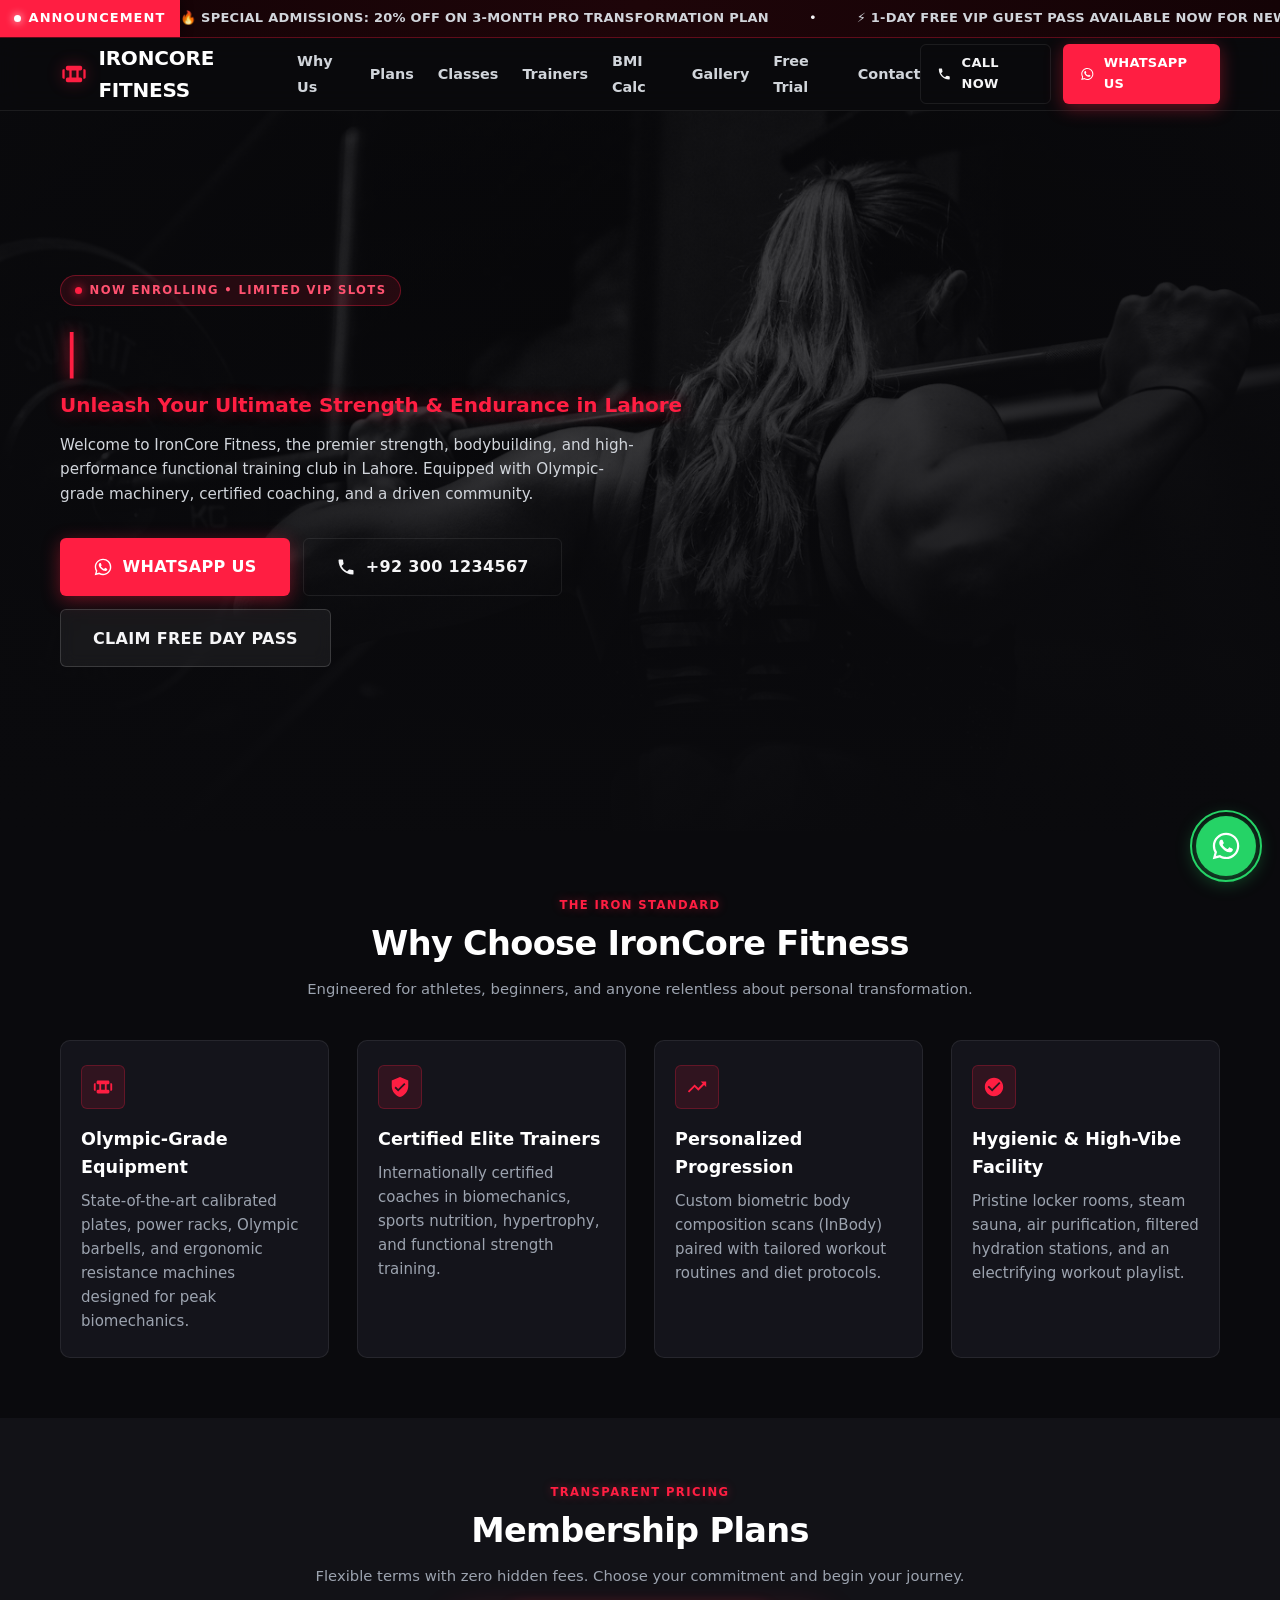
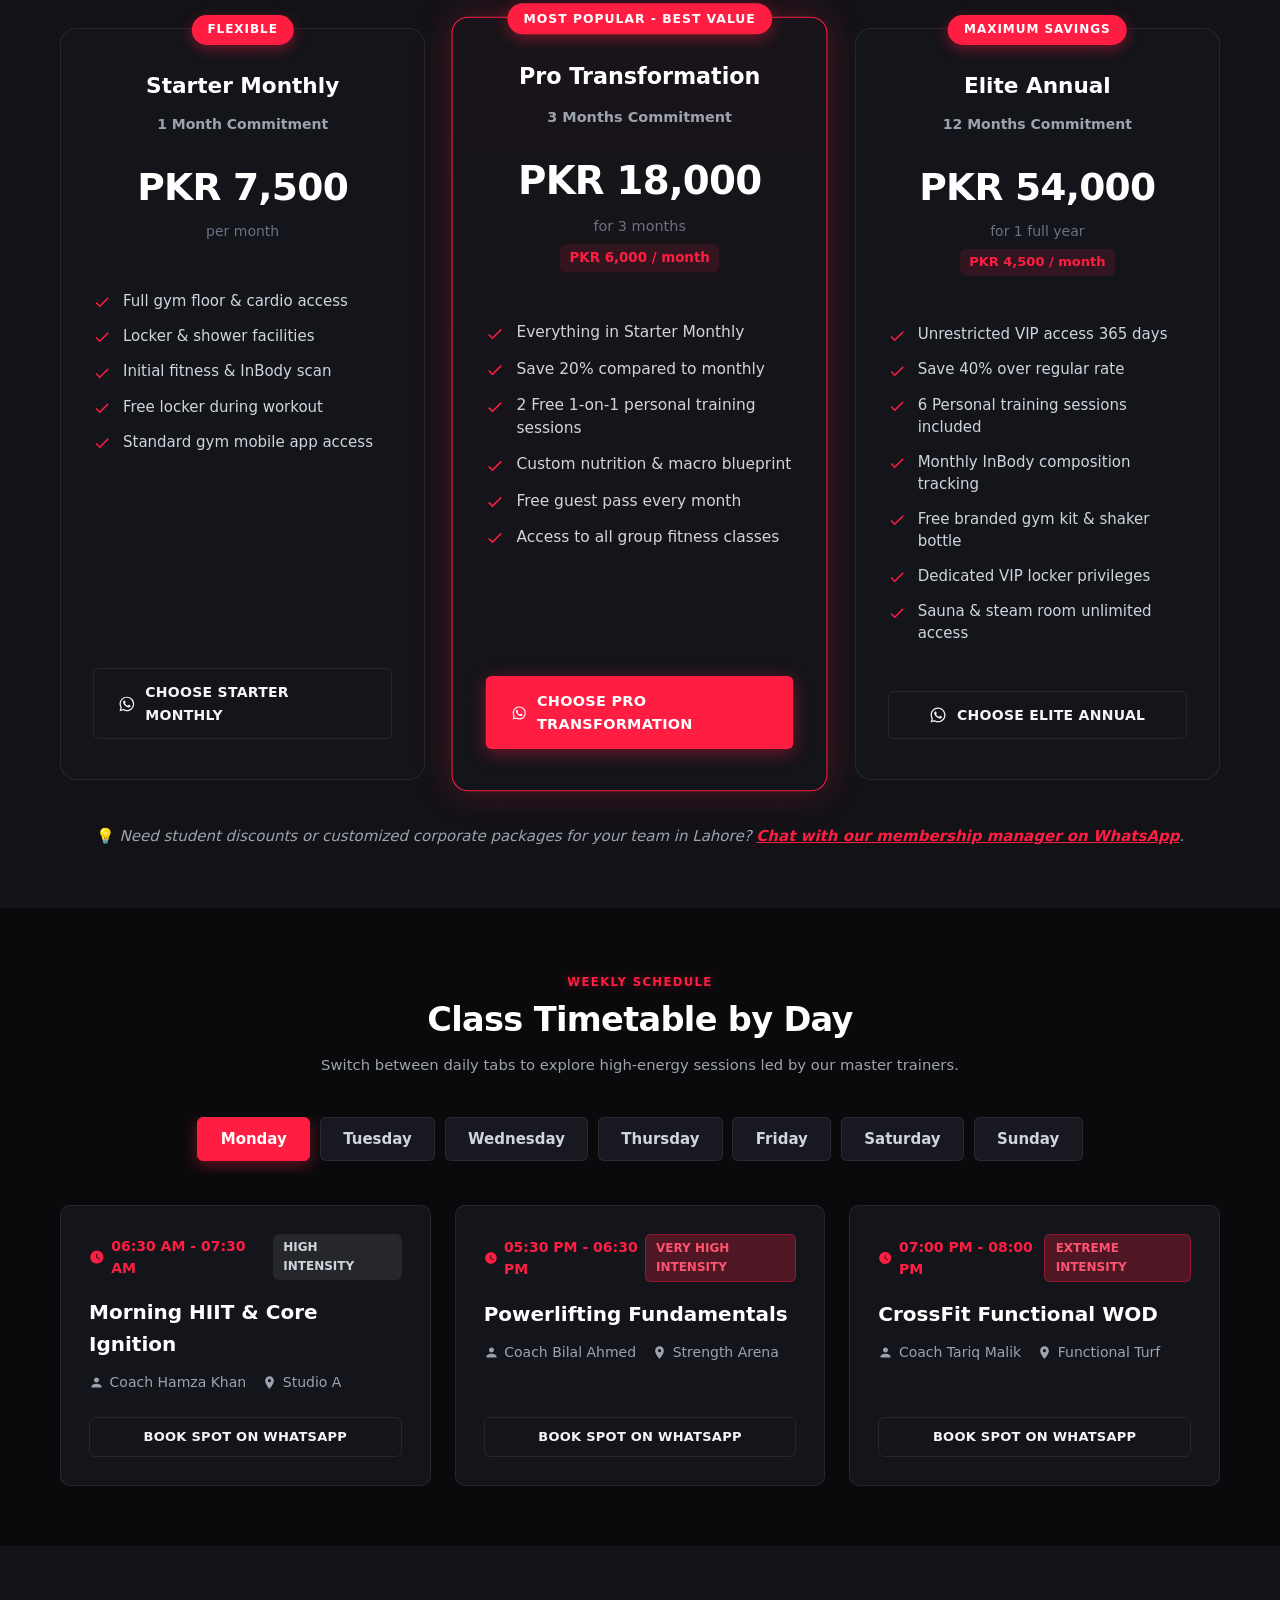
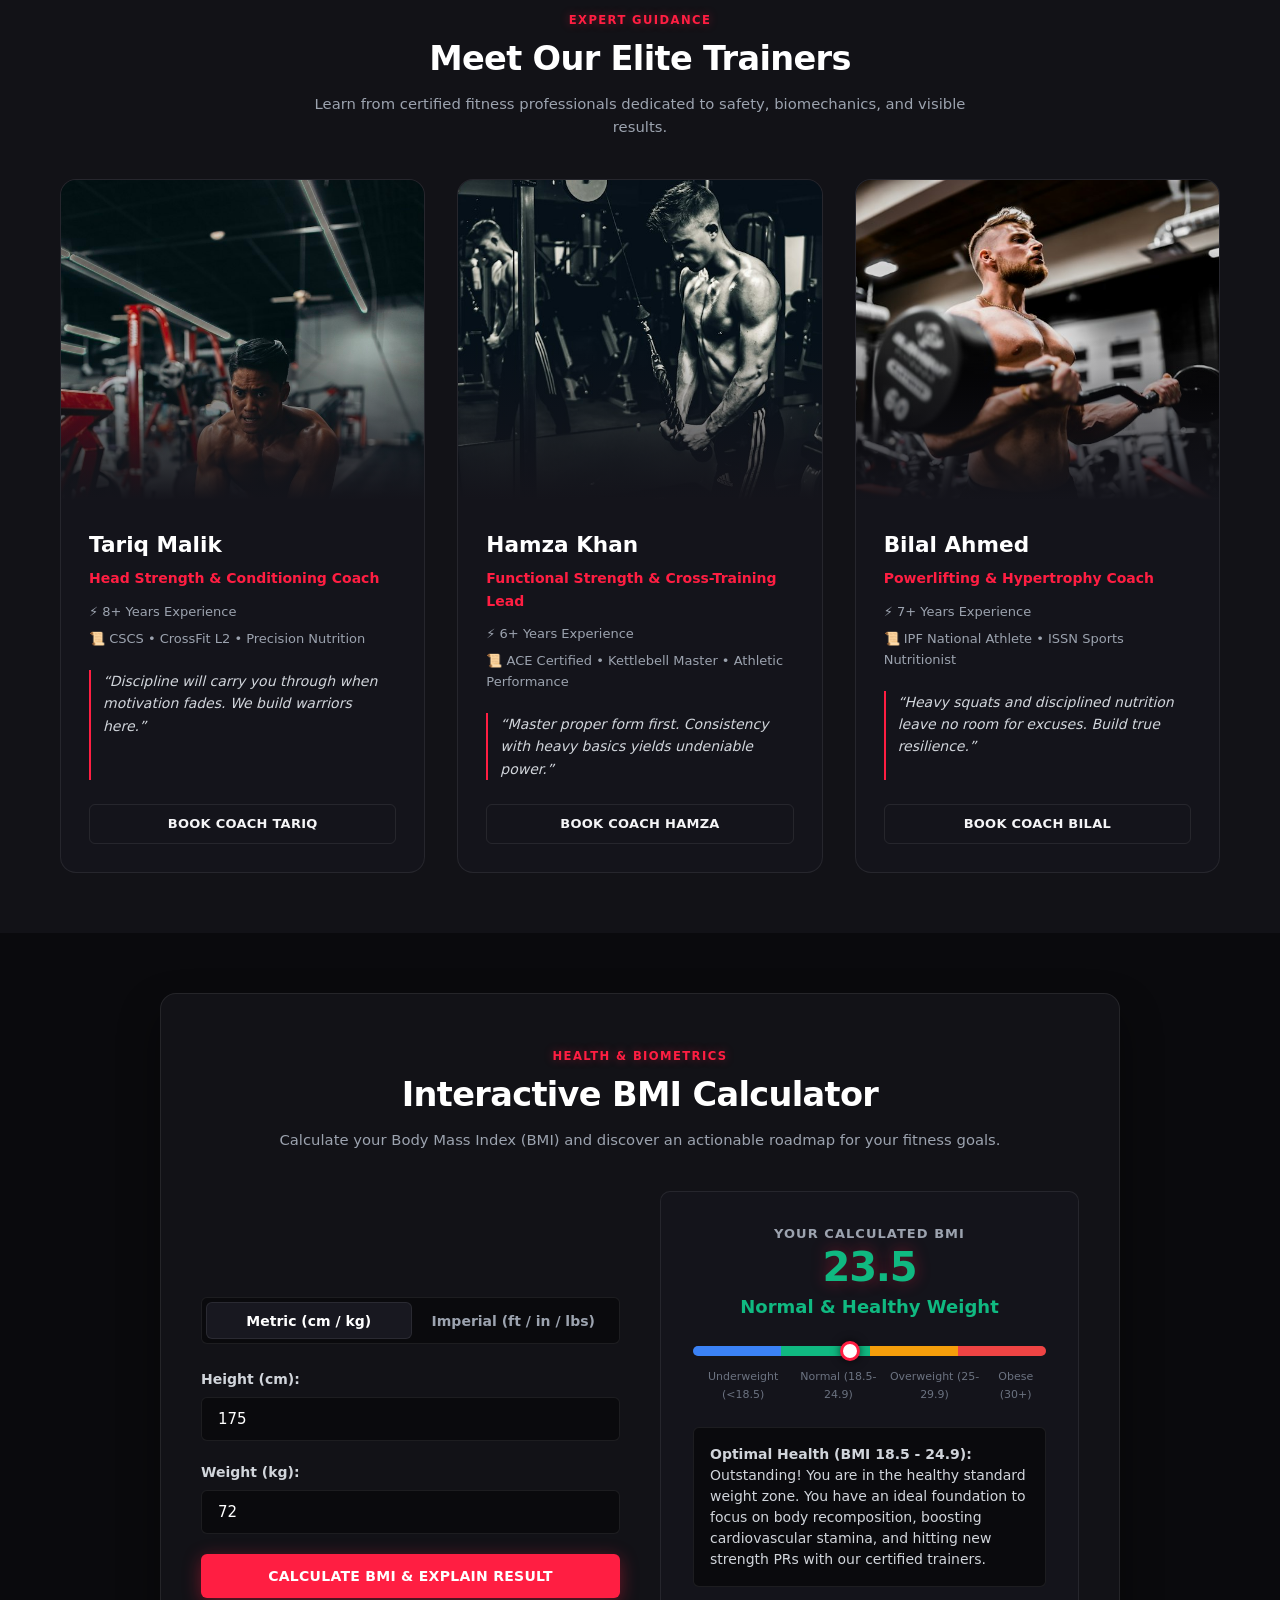
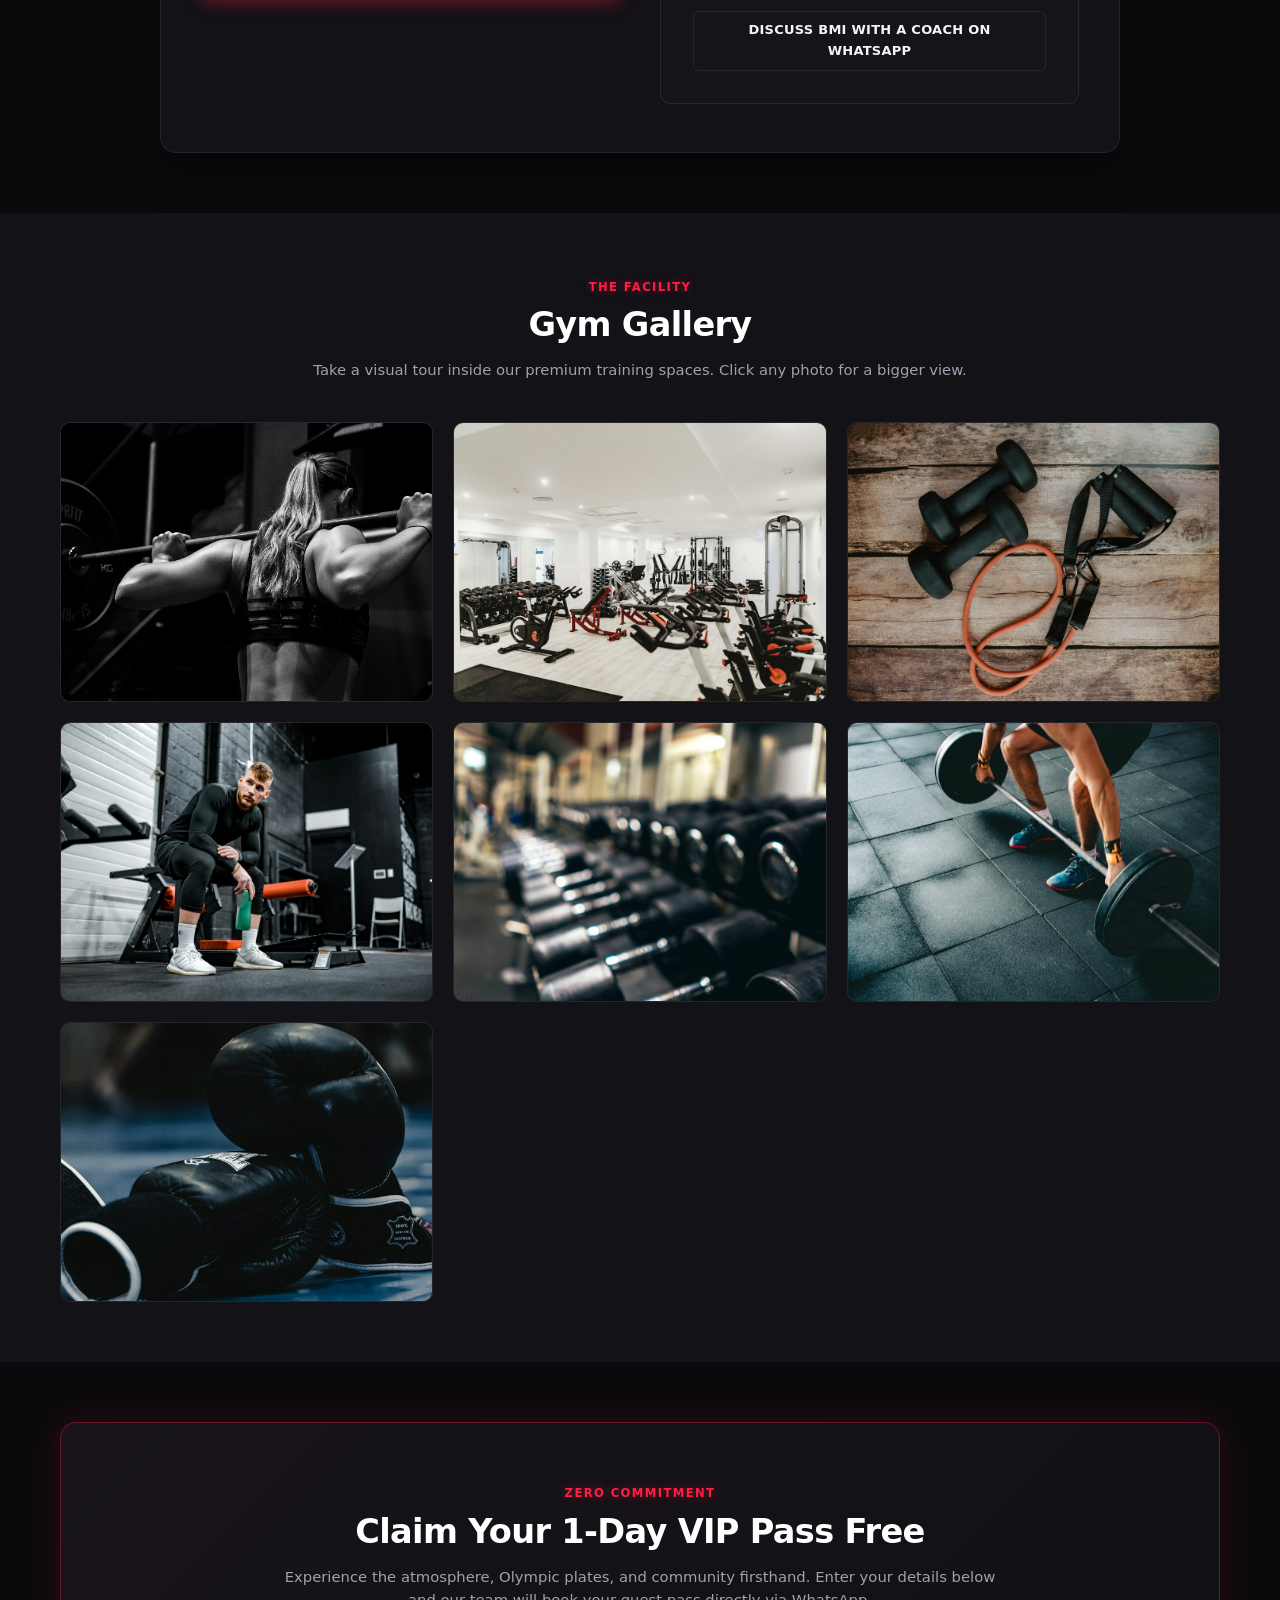
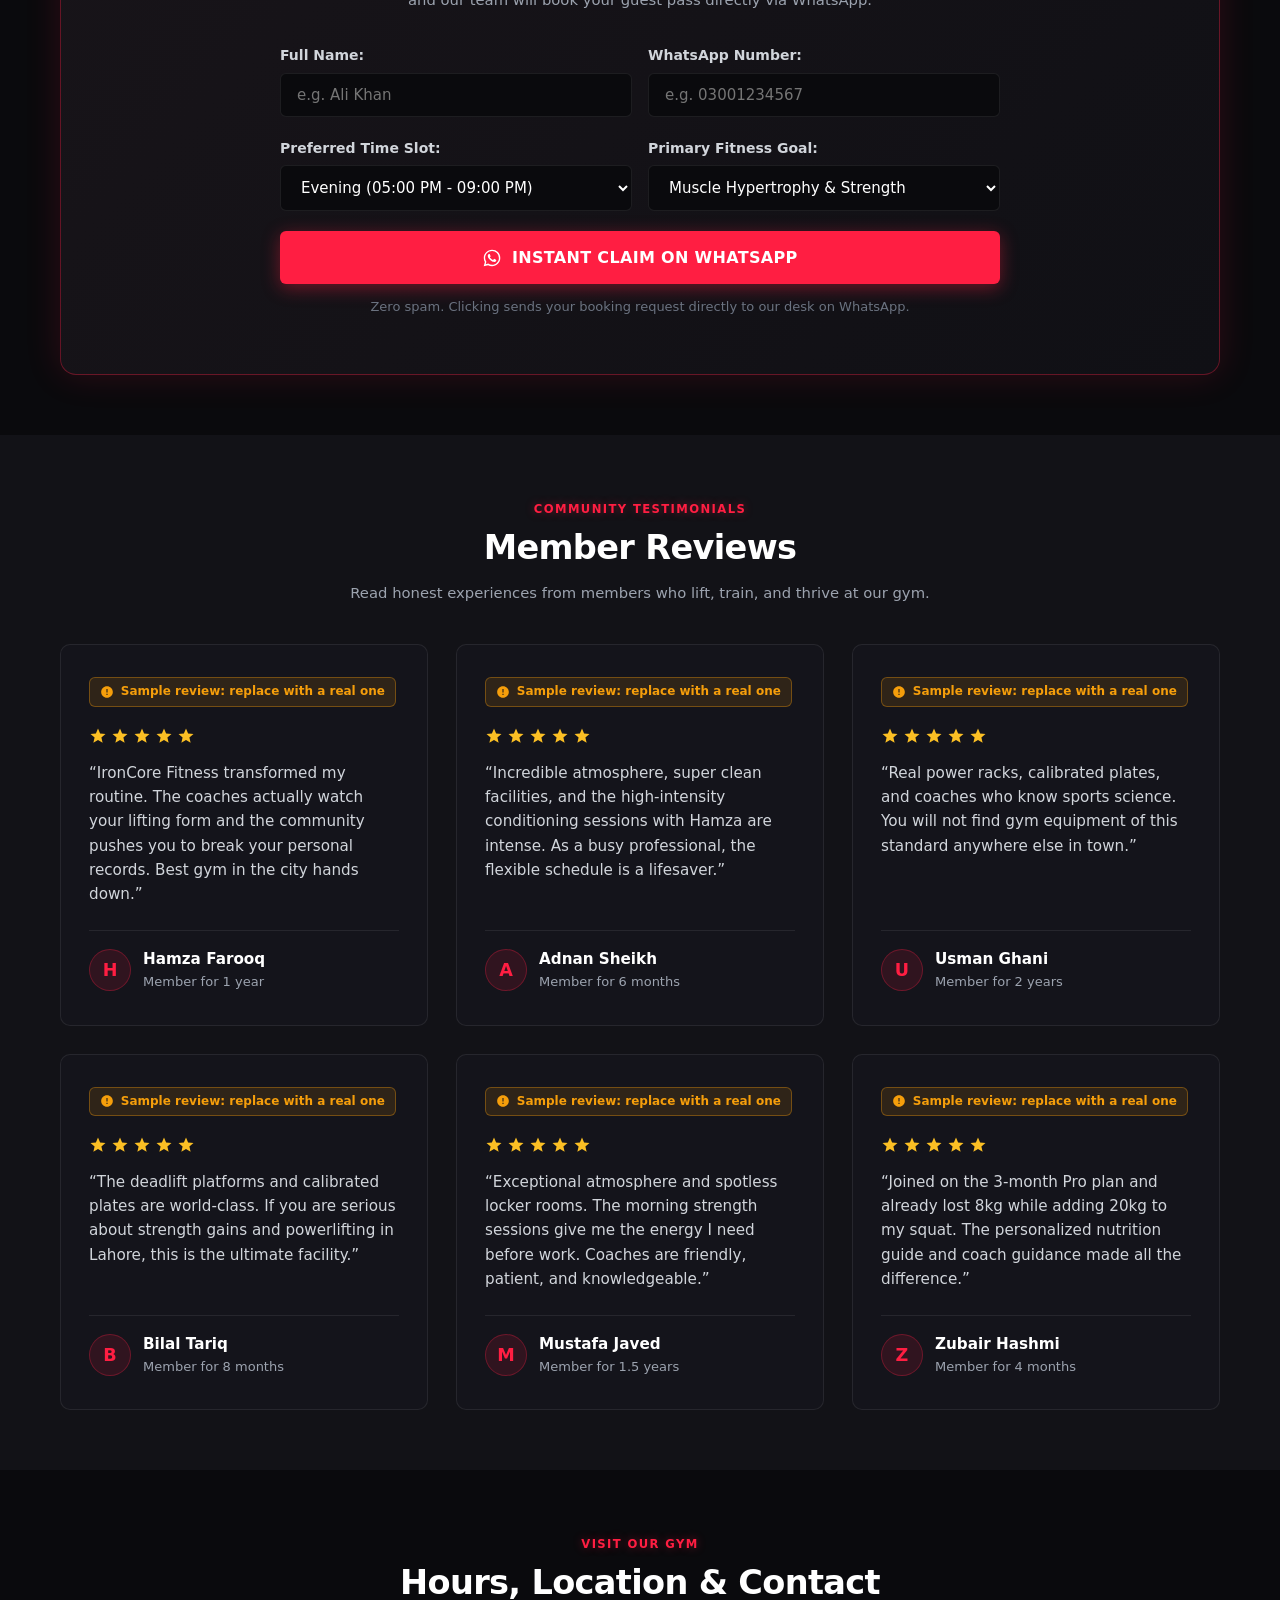
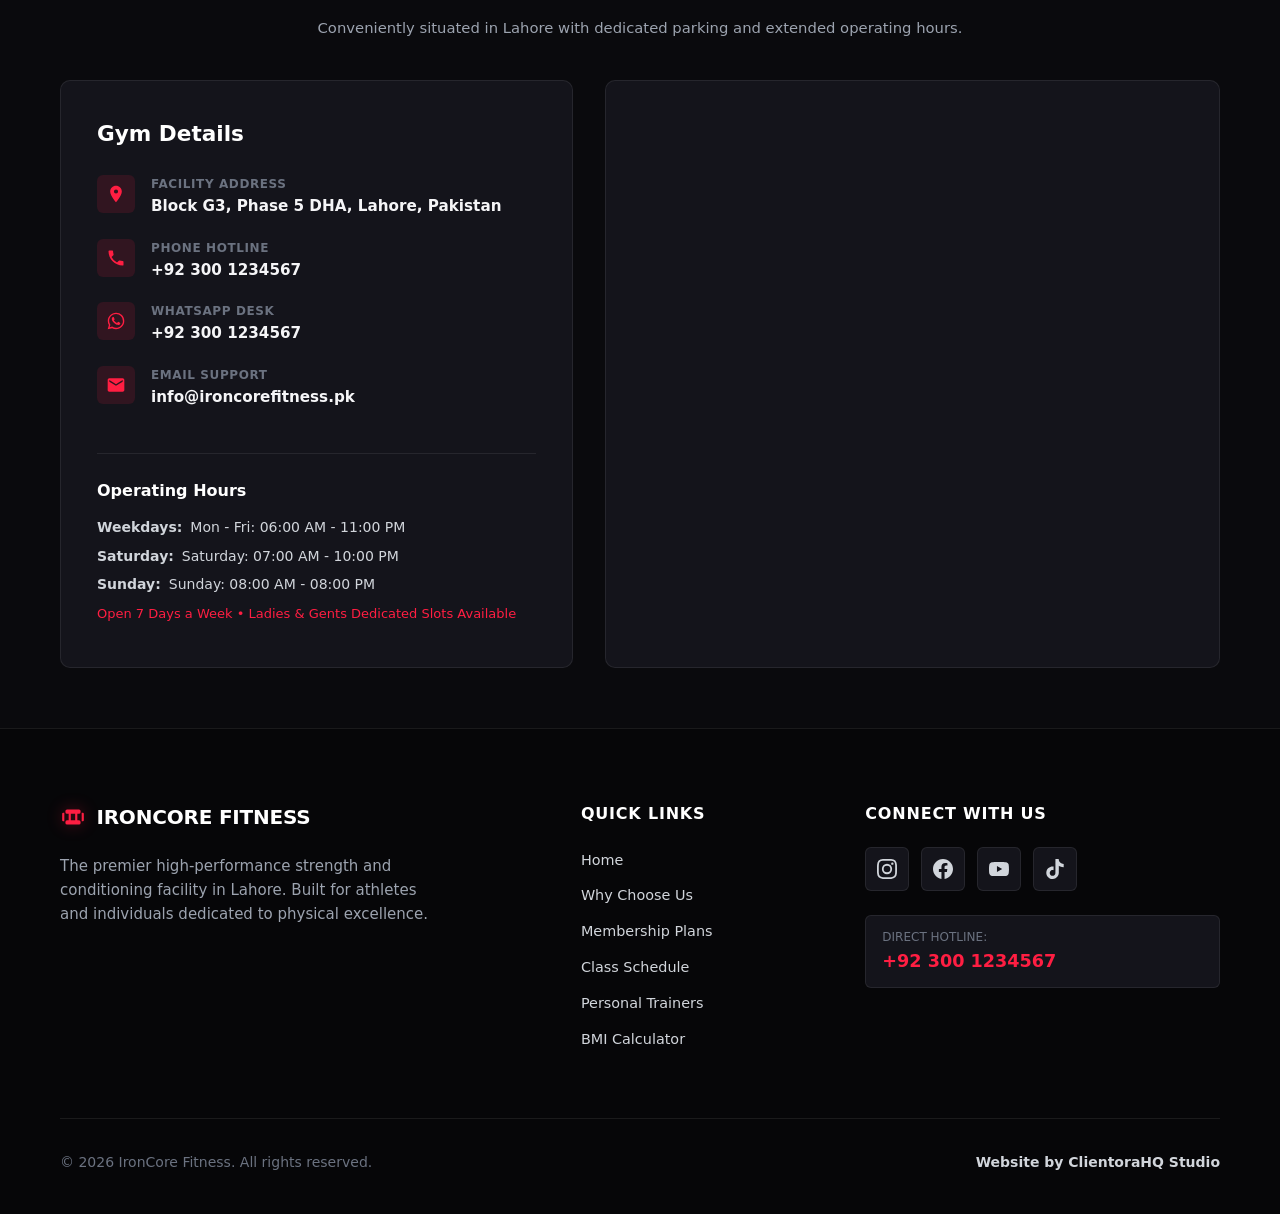
==== ahsan-ali/gyms-fitness/index.html @ ff090fc6 "feat(gyms-fitness): add Niche 38 IronCore Fitness demo by Ahsan Ali" ====
<!DOCTYPE html>
<html lang="en">
<head>
  <meta charset="UTF-8">
  <meta name="viewport" content="width=device-width, initial-scale=1.0">
  <meta http-equiv="X-UA-Compatible" content="ie=edge">
  
  <!-- SEO & Social Meta -->
  <title id="page-title">IronCore Fitness - Premier Gym & Athletic Training</title>
  <meta name="description" id="meta-description" content="Experience high-performance strength, conditioning, and elite coaching at IronCore Fitness. Join today with a free 1-day pass.">
  <meta name="theme-color" content="#0a0a0d">

  <!-- Favicon SVG -->
  <link rel="icon" type="image/svg+xml" href="data:image/svg+xml,<svg xmlns='http://www.w3.org/2000/svg' viewBox='0 0 24 24' fill='%23ff1e42'><path d='M6.5 5h11a1.5 1.5 0 0 1 1.5 1.5v1a1.5 1.5 0 0 1-1.5 1.5H16v6h1.5a1.5 1.5 0 0 1 1.5 1.5v1a1.5 1.5 0 0 1-1.5 1.5h-11A1.5 1.5 0 0 1 5 17.5v-1A1.5 1.5 0 0 1 6.5 15H8V9H6.5A1.5 1.5 0 0 1 5 7.5v-1A1.5 1.5 0 0 1 6.5 5zM10 9v6h4V9h-4zM3 8h1v8H3a1 1 0 0 1-1-1V9a1 1 0 0 1 1-1zm18 0a1 1 0 0 1 1 1v6a1 1 0 0 1-1 1h-1V8h1z'/></svg>">

  <!-- Core Stylesheet -->
  <link rel="stylesheet" href="style.css">
</head>
<body>

  <!-- ==================== ANIMATED NEWS / ANNOUNCEMENT BAR ==================== -->
  <div class="news-ticker-bar" id="news-ticker-bar" aria-label="Latest Announcements">
    <div class="news-badge-wrap">
      <span class="news-pulse-dot" aria-hidden="true"></span>
      <span class="news-badge-title">ANNOUNCEMENT</span>
    </div>
    <div class="news-marquee-container">
      <div class="news-marquee-track" id="news-marquee-track">
        <!-- Rendered dynamically from SITE_CONFIG.newsTicker with duplicate for seamless infinite loop -->
      </div>
    </div>
  </div>

  <!-- ==================== HEADER & NAVBAR ==================== -->
  <header class="site-header" id="header">
    <div class="container header-container">
      <a href="#hero" class="brand-logo" aria-label="Home">
        <span class="logo-icon">
          <svg viewBox="0 0 24 24" width="28" height="28" fill="currentColor" aria-hidden="true">
            <path d="M6.5 5h11a1.5 1.5 0 0 1 1.5 1.5v1a1.5 1.5 0 0 1-1.5 1.5H16v6h1.5a1.5 1.5 0 0 1 1.5 1.5v1a1.5 1.5 0 0 1-1.5 1.5h-11A1.5 1.5 0 0 1 5 17.5v-1A1.5 1.5 0 0 1 6.5 15H8V9H6.5A1.5 1.5 0 0 1 5 7.5v-1A1.5 1.5 0 0 1 6.5 5zM10 9v6h4V9h-4zM3 8h1v8H3a1 1 0 0 1-1-1V9a1 1 0 0 1 1-1zm18 0a1 1 0 0 1 1 1v6a1 1 0 0 1-1 1h-1V8h1z"/>
          </svg>
        </span>
        <span class="brand-text dynamic-name">IronCore Fitness</span>
      </a>

      <!-- Desktop Nav -->
      <nav class="nav-menu" id="nav-menu" aria-label="Main Navigation">
        <ul class="nav-list">
          <li><a href="#why-us" class="nav-link">Why Us</a></li>
          <li><a href="#plans" class="nav-link">Plans</a></li>
          <li><a href="#classes" class="nav-link">Classes</a></li>
          <li><a href="#trainers" class="nav-link">Trainers</a></li>
          <li><a href="#bmi" class="nav-link">BMI Calc</a></li>
          <li><a href="#gallery" class="nav-link">Gallery</a></li>
          <li><a href="#free-trial" class="nav-link">Free Trial</a></li>
          <li><a href="#contact" class="nav-link">Contact</a></li>
        </ul>
      </nav>

      <!-- Action Buttons in Nav -->
      <div class="header-actions">
        <a href="#" class="btn btn-sm btn-outline dynamic-call-btn" id="nav-call-btn">
          <svg viewBox="0 0 24 24" width="16" height="16" fill="currentColor" aria-hidden="true"><path d="M6.62 10.79a15.05 15.05 0 0 0 6.59 6.59l2.2-2.2a1 1 0 0 1 1.02-.24c1.12.37 2.33.57 3.57.57a1 1 0 0 1 1 1V20a1 1 0 0 1-1 1C10.61 21 3 13.39 3 4a1 1 0 0 1 1-1h3.5a1 1 0 0 1 1 1c0 1.25.2 2.45.57 3.57a1 1 0 0 1-.25 1.02l-2.2 2.2z"/></svg>
          <span>Call Now</span>
        </a>
        <a href="#" class="btn btn-sm btn-primary dynamic-whatsapp-btn" id="nav-whatsapp-btn" target="_blank" rel="noopener noreferrer">
          <svg viewBox="0 0 24 24" width="16" height="16" fill="currentColor" aria-hidden="true"><path d="M12.04 2c-5.46 0-9.91 4.45-9.91 9.91 0 1.75.46 3.45 1.32 4.95L2.05 22l5.25-1.38c1.45.79 3.08 1.21 4.74 1.21 5.46 0 9.91-4.45 9.91-9.91 0-2.65-1.03-5.14-2.9-7.01A9.82 9.82 0 0 0 12.04 2zm.01 18.06c-1.48 0-2.93-.4-4.2-1.15l-.3-.18-3.12.82.83-3.04-.2-.31a8.19 8.19 0 0 1-1.26-4.29c0-4.54 3.7-8.24 8.24-8.24 2.2 0 4.27.86 5.82 2.42a8.18 8.18 0 0 1 2.41 5.83c.01 4.54-3.68 8.24-8.22 8.24zm4.51-6.17c-.25-.12-1.47-.72-1.7-.8-.23-.08-.39-.12-.56.12-.17.25-.64.8-.79.97-.14.17-.29.19-.54.07-.25-.12-1.05-.39-2-1.23-.74-.66-1.24-1.47-1.39-1.72-.14-.25-.02-.38.11-.51.11-.11.25-.29.37-.43.12-.14.17-.25.25-.41.08-.17.04-.31-.02-.43s-.56-1.34-.76-1.84c-.2-.48-.41-.42-.56-.43h-.48c-.17 0-.44.06-.67.31-.23.25-.88.86-.88 2.1 0 1.24.9 2.44 1.03 2.61.12.17 1.77 2.7 4.29 3.79.6.26 1.07.41 1.43.53.6.19 1.15.16 1.58.1.48-.07 1.47-.6 1.68-1.18.21-.58.21-1.07.15-1.18-.06-.11-.23-.17-.48-.3z"/></svg>
          <span>WhatsApp Us</span>
        </a>

        <!-- Hamburger Button -->
        <button class="nav-toggle" id="nav-toggle" aria-label="Toggle navigation" aria-expanded="false">
          <span class="hamburger-bar"></span>
          <span class="hamburger-bar"></span>
          <span class="hamburger-bar"></span>
        </button>
      </div>
    </div>
  </header>

  <main>
    <!-- ==================== HERO SECTION ==================== -->
    <section class="hero-section" id="hero">
      <div class="hero-overlay"></div>
      <div class="container hero-container">
        <div class="hero-content">
          <div class="hero-badge">
            <span class="pulse-dot"></span>
            <span class="badge-text">NOW ENROLLING • LIMITED VIP SLOTS</span>
          </div>
          <h1 class="hero-title" aria-label="IronCore Fitness">
            <span class="typewriter-text dynamic-name" id="hero-typewriter">IronCore Fitness</span><span class="typewriter-cursor" aria-hidden="true">|</span>
          </h1>
          <p class="hero-tagline dynamic-tagline">
            Unleash Your Ultimate Strength &amp; Endurance in Lahore
          </p>
          <p class="hero-desc dynamic-desc">
            Equipped with Olympic-grade machinery, internationally certified trainers, and science-backed conditioning. Elevate your performance today.
          </p>

          <div class="hero-cta-group">
            <a href="#" class="btn btn-lg btn-primary dynamic-whatsapp-btn" id="hero-whatsapp-btn" target="_blank" rel="noopener noreferrer">
              <svg viewBox="0 0 24 24" width="20" height="20" fill="currentColor" aria-hidden="true"><path d="M12.04 2c-5.46 0-9.91 4.45-9.91 9.91 0 1.75.46 3.45 1.32 4.95L2.05 22l5.25-1.38c1.45.79 3.08 1.21 4.74 1.21 5.46 0 9.91-4.45 9.91-9.91 0-2.65-1.03-5.14-2.9-7.01A9.82 9.82 0 0 0 12.04 2zm.01 18.06c-1.48 0-2.93-.4-4.2-1.15l-.3-.18-3.12.82.83-3.04-.2-.31a8.19 8.19 0 0 1-1.26-4.29c0-4.54 3.7-8.24 8.24-8.24 2.2 0 4.27.86 5.82 2.42a8.18 8.18 0 0 1 2.41 5.83c.01 4.54-3.68 8.24-8.22 8.24zm4.51-6.17c-.25-.12-1.47-.72-1.7-.8-.23-.08-.39-.12-.56.12-.17.25-.64.8-.79.97-.14.17-.29.19-.54.07-.25-.12-1.05-.39-2-1.23-.74-.66-1.24-1.47-1.39-1.72-.14-.25-.02-.38.11-.51.11-.11.25-.29.37-.43.12-.14.17-.25.25-.41.08-.17.04-.31-.02-.43s-.56-1.34-.76-1.84c-.2-.48-.41-.42-.56-.43h-.48c-.17 0-.44.06-.67.31-.23.25-.88.86-.88 2.1 0 1.24.9 2.44 1.03 2.61.12.17 1.77 2.7 4.29 3.79.6.26 1.07.41 1.43.53.6.19 1.15.16 1.58.1.48-.07 1.47-.6 1.68-1.18.21-.58.21-1.07.15-1.18-.06-.11-.23-.17-.48-.3z"/></svg>
              <span>WhatsApp Us</span>
            </a>
            <a href="#" class="btn btn-lg btn-outline dynamic-call-btn" id="hero-call-btn">
              <svg viewBox="0 0 24 24" width="20" height="20" fill="currentColor" aria-hidden="true"><path d="M6.62 10.79a15.05 15.05 0 0 0 6.59 6.59l2.2-2.2a1 1 0 0 1 1.02-.24c1.12.37 2.33.57 3.57.57a1 1 0 0 1 1 1V20a1 1 0 0 1-1 1C10.61 21 3 13.39 3 4a1 1 0 0 1 1-1h3.5a1 1 0 0 1 1 1c0 1.25.2 2.45.57 3.57a1 1 0 0 1-.25 1.02l-2.2 2.2z"/></svg>
              <span class="dynamic-phone-text">Call Now</span>
            </a>
            <a href="#free-trial" class="btn btn-lg btn-glass">
              <span>Claim Free Day Pass</span>
            </a>
          </div>
        </div>
      </div>
    </section>

    <!-- ==================== WHY CHOOSE US ==================== -->
    <section class="section why-us-section" id="why-us">
      <div class="container">
        <div class="section-header">
          <span class="section-subtitle">THE IRON STANDARD</span>
          <h2 class="section-title">Why Choose <span class="dynamic-name">IronCore Fitness</span></h2>
          <p class="section-desc">Engineered for athletes, beginners, and anyone relentless about personal transformation.</p>
        </div>

        <div class="features-grid" id="why-choose-us-grid">
          <!-- Rendered dynamically from SITE_CONFIG.whyChooseUs -->
        </div>
      </div>
    </section>

    <!-- ==================== SPECIAL FEATURE 1: MEMBERSHIP PLANS ==================== -->
    <section class="section plans-section" id="plans">
      <div class="container">
        <div class="section-header">
          <span class="section-subtitle">TRANSPARENT PRICING</span>
          <h2 class="section-title">Membership Plans</h2>
          <p class="section-desc">Flexible terms with zero hidden fees. Choose your commitment and begin your journey.</p>
        </div>

        <div class="plans-grid" id="membership-plans-grid">
          <!-- Rendered dynamically from SITE_CONFIG.membershipPlans with highlighted best value -->
        </div>

        <div class="plans-note">
          <p>💡 <em>Need student discounts or customized corporate packages for your team in <span class="dynamic-city">Lahore</span>? <a href="#" class="inline-link dynamic-whatsapp-btn" target="_blank">Chat with our membership manager on WhatsApp</a>.</em></p>
        </div>
      </div>
    </section>

    <!-- ==================== SPECIAL FEATURE 2: CLASS TIMETABLE BY DAY ==================== -->
    <section class="section classes-section" id="classes">
      <div class="container">
        <div class="section-header">
          <span class="section-subtitle">WEEKLY SCHEDULE</span>
          <h2 class="section-title">Class Timetable by Day</h2>
          <p class="section-desc">Switch between daily tabs to explore high-energy sessions led by our master trainers.</p>
        </div>

        <!-- Day Tabs (Interactive Switcher) -->
        <div class="timetable-tabs-wrapper">
          <div class="timetable-tabs" id="timetable-tabs" role="tablist" aria-label="Class schedule by day">
            <!-- Tabs rendered dynamically -->
          </div>
        </div>

        <!-- Day Schedule Content -->
        <div class="timetable-content" id="timetable-content" role="tabpanel">
          <!-- Classes rendered dynamically -->
        </div>
      </div>
    </section>

    <!-- ==================== NICHE SECTION: TRAINERS ==================== -->
    <section class="section trainers-section" id="trainers">
      <div class="container">
        <div class="section-header">
          <span class="section-subtitle">EXPERT GUIDANCE</span>
          <h2 class="section-title">Meet Our Elite Trainers</h2>
          <p class="section-desc">Learn from certified fitness professionals dedicated to safety, biomechanics, and visible results.</p>
        </div>

        <div class="trainers-grid" id="trainers-grid">
          <!-- Rendered dynamically from SITE_CONFIG.trainers -->
        </div>
      </div>
    </section>

    <!-- ==================== SPECIAL FEATURE 3: BMI CALCULATOR ==================== -->
    <section class="section bmi-section" id="bmi">
      <div class="container">
        <div class="bmi-card">
          <div class="bmi-header">
            <span class="section-subtitle">HEALTH &amp; BIOMETRICS</span>
            <h2 class="section-title">Interactive BMI Calculator</h2>
            <p class="section-desc">Calculate your Body Mass Index (BMI) and discover an actionable roadmap for your fitness goals.</p>
          </div>

          <div class="bmi-grid">
            <!-- Input Form -->
            <div class="bmi-form-wrapper">
              <div class="bmi-unit-toggle">
                <button type="button" class="unit-btn active" id="unit-metric" data-unit="metric">Metric (cm / kg)</button>
                <button type="button" class="unit-btn" id="unit-imperial" data-unit="imperial">Imperial (ft / in / lbs)</button>
              </div>

              <!-- Metric Form -->
              <div class="bmi-inputs-group" id="group-metric">
                <div class="form-group">
                  <label for="bmi-height-cm">Height (cm):</label>
                  <input type="number" id="bmi-height-cm" placeholder="e.g. 175" min="80" max="250" value="175">
                </div>
                <div class="form-group">
                  <label for="bmi-weight-kg">Weight (kg):</label>
                  <input type="number" id="bmi-weight-kg" placeholder="e.g. 72" min="30" max="300" value="72">
                </div>
              </div>

              <!-- Imperial Form (Hidden by default) -->
              <div class="bmi-inputs-group hidden" id="group-imperial">
                <div class="form-row-2">
                  <div class="form-group">
                    <label for="bmi-height-ft">Height (Feet):</label>
                    <input type="number" id="bmi-height-ft" placeholder="e.g. 5" min="3" max="8" value="5">
                  </div>
                  <div class="form-group">
                    <label for="bmi-height-in">Inches:</label>
                    <input type="number" id="bmi-height-in" placeholder="e.g. 9" min="0" max="11" value="9">
                  </div>
                </div>
                <div class="form-group">
                  <label for="bmi-weight-lbs">Weight (lbs):</label>
                  <input type="number" id="bmi-weight-lbs" placeholder="e.g. 160" min="60" max="660" value="160">
                </div>
              </div>

              <button type="button" class="btn btn-primary btn-block" id="calculate-bmi-btn">
                <span>Calculate BMI &amp; Explain Result</span>
              </button>
            </div>

            <!-- Result Card & Explanation -->
            <div class="bmi-result-wrapper" id="bmi-result-wrapper">
              <div class="bmi-score-box">
                <div class="bmi-score-label">Your Calculated BMI</div>
                <div class="bmi-score-number" id="bmi-score-val">23.5</div>
                <div class="bmi-score-category" id="bmi-category-val">Normal Weight</div>
              </div>

              <!-- Visual Scale Meter -->
              <div class="bmi-meter-bar" aria-hidden="true">
                <div class="meter-segment seg-under" title="Underweight (<18.5)"></div>
                <div class="meter-segment seg-normal" title="Normal (18.5 - 24.9)"></div>
                <div class="meter-segment seg-over" title="Overweight (25 - 29.9)"></div>
                <div class="meter-segment seg-obese" title="Obese (>=30)"></div>
                <div class="meter-marker" id="bmi-meter-marker" style="left: 45%;"></div>
              </div>

              <div class="bmi-scale-labels">
                <span>Underweight (&lt;18.5)</span>
                <span>Normal (18.5-24.9)</span>
                <span>Overweight (25-29.9)</span>
                <span>Obese (30+)</span>
              </div>

              <!-- Result Explanation in Plain English -->
              <div class="bmi-explanation" id="bmi-explanation-text">
                <p><strong>Healthy Range:</strong> Your body mass index is within the optimal standard. Focus on building lean muscle mass, cardiovascular conditioning, and nutritional balance at <span class="dynamic-name">IronCore Fitness</span>.</p>
              </div>

              <div class="bmi-action">
                <a href="#" class="btn btn-sm btn-outline dynamic-whatsapp-btn" id="bmi-whatsapp-cta" target="_blank">
                  <span>Discuss BMI With a Coach on WhatsApp</span>
                </a>
              </div>
            </div>
          </div>
        </div>
      </div>
    </section>

    <!-- ==================== GALLERY WITH BIGGER VIEW ==================== -->
    <section class="section gallery-section" id="gallery">
      <div class="container">
        <div class="section-header">
          <span class="section-subtitle">THE FACILITY</span>
          <h2 class="section-title">Gym Gallery</h2>
          <p class="section-desc">Take a visual tour inside our premium training spaces. Click any photo for a bigger view.</p>
        </div>

        <div class="gallery-grid" id="gallery-grid">
          <!-- 6+ Photos rendered dynamically -->
        </div>
      </div>
    </section>

    <!-- ==================== LIGHTBOX MODAL FOR GALLERY ==================== -->
    <div class="lightbox-modal" id="lightbox-modal" role="dialog" aria-modal="true" aria-label="Photo Lightbox" hidden style="display: none !important;">
      <div class="lightbox-backdrop" id="lightbox-backdrop"></div>
      <div class="lightbox-container">
        <button class="lightbox-close" id="lightbox-close" aria-label="Close photo view">&times;</button>
        <button class="lightbox-prev" id="lightbox-prev" aria-label="Previous photo">&#10094;</button>
        <div class="lightbox-content">
          <img src="" alt="" id="lightbox-img" class="lightbox-image">
          <div class="lightbox-caption" id="lightbox-caption"></div>
        </div>
        <button class="lightbox-next" id="lightbox-next" aria-label="Next photo">&#10095;</button>
      </div>
    </div>

    <!-- ==================== NICHE SECTION: FREE TRIAL ==================== -->
    <section class="section free-trial-section" id="free-trial">
      <div class="container">
        <div class="free-trial-banner">
          <div class="free-trial-content">
            <span class="section-subtitle">ZERO COMMITMENT</span>
            <h2 class="section-title" id="free-trial-title">Claim Your 1-Day VIP Pass Free</h2>
            <p class="section-desc" id="free-trial-desc">
              Experience the atmosphere, Olympic plates, and community firsthand. Enter your details below and our team will book your guest pass directly via WhatsApp.
            </p>

            <form class="free-trial-form" id="free-trial-form">
              <div class="form-row-2">
                <div class="form-group">
                  <label for="trial-name">Full Name:</label>
                  <input type="text" id="trial-name" placeholder="e.g. Ali Khan" required>
                </div>
                <div class="form-group">
                  <label for="trial-phone">WhatsApp Number:</label>
                  <input type="tel" id="trial-phone" placeholder="e.g. 03001234567" required>
                </div>
              </div>

              <div class="form-row-2">
                <div class="form-group">
                  <label for="trial-slot">Preferred Time Slot:</label>
                  <select id="trial-slot">
                    <option value="Morning (06:00 AM - 10:00 AM)">Morning (06:00 AM - 10:00 AM)</option>
                    <option value="Afternoon (12:00 PM - 04:00 PM)">Afternoon (12:00 PM - 04:00 PM)</option>
                    <option value="Evening (05:00 PM - 09:00 PM)" selected>Evening (05:00 PM - 09:00 PM)</option>
                    <option value="Night (09:00 PM - 11:00 PM)">Night (09:00 PM - 11:00 PM)</option>
                  </select>
                </div>
                <div class="form-group">
                  <label for="trial-goal">Primary Fitness Goal:</label>
                  <select id="trial-goal">
                    <option value="Fat Loss & Shred">Fat Loss &amp; Shred</option>
                    <option value="Muscle Hypertrophy & Strength" selected>Muscle Hypertrophy &amp; Strength</option>
                    <option value="Athletic Conditioning">Athletic Conditioning</option>
                    <option value="General Health & Mobility">General Health &amp; Mobility</option>
                  </select>
                </div>
              </div>

              <button type="submit" class="btn btn-lg btn-primary btn-block">
                <svg viewBox="0 0 24 24" width="20" height="20" fill="currentColor" aria-hidden="true"><path d="M12.04 2c-5.46 0-9.91 4.45-9.91 9.91 0 1.75.46 3.45 1.32 4.95L2.05 22l5.25-1.38c1.45.79 3.08 1.21 4.74 1.21 5.46 0 9.91-4.45 9.91-9.91 0-2.65-1.03-5.14-2.9-7.01A9.82 9.82 0 0 0 12.04 2zm.01 18.06c-1.48 0-2.93-.4-4.2-1.15l-.3-.18-3.12.82.83-3.04-.2-.31a8.19 8.19 0 0 1-1.26-4.29c0-4.54 3.7-8.24 8.24-8.24 2.2 0 4.27.86 5.82 2.42a8.18 8.18 0 0 1 2.41 5.83c.01 4.54-3.68 8.24-8.22 8.24zm4.51-6.17c-.25-.12-1.47-.72-1.7-.8-.23-.08-.39-.12-.56.12-.17.25-.64.8-.79.97-.14.17-.29.19-.54.07-.25-.12-1.05-.39-2-1.23-.74-.66-1.24-1.47-1.39-1.72-.14-.25-.02-.38.11-.51.11-.11.25-.29.37-.43.12-.14.17-.25.25-.41.08-.17.04-.31-.02-.43s-.56-1.34-.76-1.84c-.2-.48-.41-.42-.56-.43h-.48c-.17 0-.44.06-.67.31-.23.25-.88.86-.88 2.1 0 1.24.9 2.44 1.03 2.61.12.17 1.77 2.7 4.29 3.79.6.26 1.07.41 1.43.53.6.19 1.15.16 1.58.1.48-.07 1.47-.6 1.68-1.18.21-.58.21-1.07.15-1.18-.06-.11-.23-.17-.48-.3z"/></svg>
                <span>Instant Claim on WhatsApp</span>
              </button>
              <p class="form-disclaimer">Zero spam. Clicking sends your booking request directly to our desk on WhatsApp.</p>
            </form>
          </div>
        </div>
      </div>
    </section>

    <!-- ==================== REVIEWS SECTION ==================== -->
    <section class="section reviews-section" id="reviews">
      <div class="container">
        <div class="section-header">
          <span class="section-subtitle">COMMUNITY TESTIMONIALS</span>
          <h2 class="section-title">Member Reviews</h2>
          <p class="section-desc">Read honest experiences from members who lift, train, and thrive at our gym.</p>
        </div>

        <div class="reviews-grid" id="reviews-grid">
          <!-- 3 Reviews rendered dynamically with mandatory "Sample review: replace with a real one" note -->
        </div>
      </div>
    </section>

    <!-- ==================== HOURS, LOCATION & MAP ==================== -->
    <section class="section contact-section" id="contact">
      <div class="container">
        <div class="section-header">
          <span class="section-subtitle">VISIT OUR GYM</span>
          <h2 class="section-title">Hours, Location &amp; Contact</h2>
          <p class="section-desc">Conveniently situated in <span class="dynamic-city">Lahore</span> with dedicated parking and extended operating hours.</p>
        </div>

        <div class="contact-grid">
          <!-- Info Details Card -->
          <div class="contact-info-card">
            <h3 class="contact-card-title">Gym Details</h3>

            <div class="contact-item">
              <div class="contact-icon" aria-hidden="true">
                <svg viewBox="0 0 24 24" width="22" height="22" fill="currentColor"><path d="M12 2C8.13 2 5 5.13 5 9c0 5.25 7 13 7 13s7-7.75 7-13c0-3.87-3.13-7-7-7zm0 9.5a2.5 2.5 0 0 1 0-5 2.5 2.5 0 0 1 0 5z"/></svg>
              </div>
              <div class="contact-text">
                <span class="contact-label">Facility Address</span>
                <span class="contact-value dynamic-address">Plot 42-B, Sector C, Commercial Hub, Lahore, Pakistan</span>
              </div>
            </div>

            <div class="contact-item">
              <div class="contact-icon" aria-hidden="true">
                <svg viewBox="0 0 24 24" width="22" height="22" fill="currentColor"><path d="M6.62 10.79a15.05 15.05 0 0 0 6.59 6.59l2.2-2.2a1 1 0 0 1 1.02-.24c1.12.37 2.33.57 3.57.57a1 1 0 0 1 1 1V20a1 1 0 0 1-1 1C10.61 21 3 13.39 3 4a1 1 0 0 1 1-1h3.5a1 1 0 0 1 1 1c0 1.25.2 2.45.57 3.57a1 1 0 0 1-.25 1.02l-2.2 2.2z"/></svg>
              </div>
              <div class="contact-text">
                <span class="contact-label">Phone Hotline</span>
                <span class="contact-value"><a href="#" class="dynamic-call-btn dynamic-phone-text">03001234567</a></span>
              </div>
            </div>

            <div class="contact-item">
              <div class="contact-icon" aria-hidden="true">
                <svg viewBox="0 0 24 24" width="22" height="22" fill="currentColor"><path d="M12.04 2c-5.46 0-9.91 4.45-9.91 9.91 0 1.75.46 3.45 1.32 4.95L2.05 22l5.25-1.38c1.45.79 3.08 1.21 4.74 1.21 5.46 0 9.91-4.45 9.91-9.91 0-2.65-1.03-5.14-2.9-7.01A9.82 9.82 0 0 0 12.04 2zm.01 18.06c-1.48 0-2.93-.4-4.2-1.15l-.3-.18-3.12.82.83-3.04-.2-.31a8.19 8.19 0 0 1-1.26-4.29c0-4.54 3.7-8.24 8.24-8.24 2.2 0 4.27.86 5.82 2.42a8.18 8.18 0 0 1 2.41 5.83c.01 4.54-3.68 8.24-8.22 8.24zm4.51-6.17c-.25-.12-1.47-.72-1.7-.8-.23-.08-.39-.12-.56.12-.17.25-.64.8-.79.97-.14.17-.29.19-.54.07-.25-.12-1.05-.39-2-1.23-.74-.66-1.24-1.47-1.39-1.72-.14-.25-.02-.38.11-.51.11-.11.25-.29.37-.43.12-.14.17-.25.25-.41.08-.17.04-.31-.02-.43s-.56-1.34-.76-1.84c-.2-.48-.41-.42-.56-.43h-.48c-.17 0-.44.06-.67.31-.23.25-.88.86-.88 2.1 0 1.24.9 2.44 1.03 2.61.12.17 1.77 2.7 4.29 3.79.6.26 1.07.41 1.43.53.6.19 1.15.16 1.58.1.48-.07 1.47-.6 1.68-1.18.21-.58.21-1.07.15-1.18-.06-.11-.23-.17-.48-.3z"/></svg>
              </div>
              <div class="contact-text">
                <span class="contact-label">WhatsApp Desk</span>
                <span class="contact-value"><a href="#" class="dynamic-whatsapp-btn dynamic-whatsapp-text" target="_blank">03001234567</a></span>
              </div>
            </div>

            <div class="contact-item">
              <div class="contact-icon" aria-hidden="true">
                <svg viewBox="0 0 24 24" width="22" height="22" fill="currentColor"><path d="M20 4H4c-1.1 0-1.99.9-1.99 2L2 18c0 1.1.9 2 2 2h16c1.1 0 2-.9 2-2V6c0-1.1-.9-2-2-2zm0 4l-8 5-8-5V6l8 5 8-5v2z"/></svg>
              </div>
              <div class="contact-text">
                <span class="contact-label">Email Support</span>
                <span class="contact-value"><a href="mailto:info@ironcorefitness.pk" id="dynamic-email">info@ironcorefitness.pk</a></span>
              </div>
            </div>

            <div class="contact-hours-block">
              <h4 class="hours-title">Operating Hours</h4>
              <ul class="hours-list" id="hours-list">
                <!-- Injected from config -->
              </ul>
            </div>
          </div>

          <!-- Google Maps Embed Card -->
          <div class="contact-map-wrapper">
            <iframe
              id="google-maps-iframe"
              title="Gym Location Map"
              class="google-map"
              src="https://maps.google.com/maps?q=Lahore%20Fitness%20Gym&t=&z=14&ie=UTF8&iwloc=&output=embed"
              loading="lazy"
              referrerpolicy="no-referrer-when-downgrade"
              allowfullscreen>
            </iframe>
          </div>
        </div>
      </div>
    </section>
  </main>

  <!-- ==================== FOOTER ==================== -->
  <footer class="site-footer">
    <div class="container footer-container">
      <div class="footer-top">
        <div class="footer-brand">
          <div class="brand-logo">
            <span class="logo-icon">
              <svg viewBox="0 0 24 24" width="26" height="26" fill="currentColor" aria-hidden="true"><path d="M6.5 5h11a1.5 1.5 0 0 1 1.5 1.5v1a1.5 1.5 0 0 1-1.5 1.5H16v6h1.5a1.5 1.5 0 0 1 1.5 1.5v1a1.5 1.5 0 0 1-1.5 1.5h-11A1.5 1.5 0 0 1 5 17.5v-1A1.5 1.5 0 0 1 6.5 15H8V9H6.5A1.5 1.5 0 0 1 5 7.5v-1A1.5 1.5 0 0 1 6.5 5zM10 9v6h4V9h-4zM3 8h1v8H3a1 1 0 0 1-1-1V9a1 1 0 0 1 1-1zm18 0a1 1 0 0 1 1 1v6a1 1 0 0 1-1 1h-1V8h1z"/></svg>
            </span>
            <span class="brand-text dynamic-name">IronCore Fitness</span>
          </div>
          <p class="footer-bio">
            The premier high-performance strength and conditioning facility in <span class="dynamic-city">Lahore</span>. Built for athletes and individuals dedicated to physical excellence.
          </p>
        </div>

        <div class="footer-links-col">
          <h4 class="footer-heading">Quick Links</h4>
          <ul class="footer-nav">
            <li><a href="#hero">Home</a></li>
            <li><a href="#why-us">Why Choose Us</a></li>
            <li><a href="#plans">Membership Plans</a></li>
            <li><a href="#classes">Class Schedule</a></li>
            <li><a href="#trainers">Personal Trainers</a></li>
            <li><a href="#bmi">BMI Calculator</a></li>
          </ul>
        </div>

        <div class="footer-social-col">
          <h4 class="footer-heading">Connect With Us</h4>
          <div class="social-links" id="social-links">
            <a href="https://instagram.com" target="_blank" rel="noopener noreferrer" class="social-btn" aria-label="Instagram">
              <svg viewBox="0 0 24 24" width="20" height="20" fill="currentColor"><path d="M12 2.163c3.204 0 3.584.012 4.85.07 3.252.148 4.771 1.691 4.919 4.919.058 1.265.069 1.645.069 4.849 0 3.205-.012 3.584-.069 4.849-.149 3.225-1.664 4.771-4.919 4.919-1.266.058-1.644.07-4.85.07-3.204 0-3.584-.012-4.849-.07-3.26-.149-4.771-1.699-4.919-4.92-.058-1.265-.07-1.644-.07-4.849 0-3.204.013-3.583.07-4.849.149-3.227 1.664-4.771 4.919-4.919 1.266-.057 1.645-.069 4.849-.069zm0-2.163c-3.259 0-3.667.014-4.947.072-4.358.2-6.78 2.618-6.98 6.98-.059 1.281-.073 1.689-.073 4.948 0 3.259.014 3.668.072 4.948.2 4.358 2.618 6.78 6.98 6.98 1.281.058 1.689.072 4.948.072 3.259 0 3.668-.014 4.948-.072 4.354-.2 6.782-2.618 6.979-6.98.059-1.28.073-1.689.073-4.948 0-3.259-.014-3.667-.072-4.947-.196-4.354-2.617-6.78-6.979-6.98-1.281-.059-1.69-.073-4.949-.073zm0 5.838a6.162 6.162 0 1 0 0 12.324 6.162 6.162 0 0 0 0-12.324zM12 16a4 4 0 1 1 0-8 4 4 0 0 1 0 8zm6.406-11.845a1.44 1.44 0 1 0 0 2.881 1.44 1.44 0 0 0 0-2.881z"/></svg>
            </a>
            <a href="https://facebook.com" target="_blank" rel="noopener noreferrer" class="social-btn" aria-label="Facebook">
              <svg viewBox="0 0 24 24" width="20" height="20" fill="currentColor"><path d="M24 12.073c0-6.627-5.373-12-12-12s-12 5.373-12 12c0 5.99 4.388 10.954 10.125 11.854v-8.385H7.078v-3.47h3.047V9.43c0-3.007 1.792-4.669 4.533-4.669 1.312 0 2.686.235 2.686.235v2.953H15.83c-1.491 0-1.956.925-1.956 1.874v2.25h3.328l-.532 3.47h-2.796v8.385C19.612 23.027 24 18.062 24 12.073z"/></svg>
            </a>
            <a href="https://youtube.com" target="_blank" rel="noopener noreferrer" class="social-btn" aria-label="YouTube">
              <svg viewBox="0 0 24 24" width="20" height="20" fill="currentColor"><path d="M23.498 6.186a3.016 3.016 0 0 0-2.122-2.136C19.505 3.545 12 3.545 12 3.545s-7.505 0-9.377.505A3.017 3.017 0 0 0 .502 6.186C0 8.07 0 12 0 12s0 3.93.502 5.814a3.016 3.016 0 0 0 2.122 2.136c1.871.505 9.376.505 9.376.505s7.505 0 9.377-.505a3.015 3.015 0 0 0 2.122-2.136C24 15.93 24 12 24 12s0-3.93-.502-5.814zM9.545 15.568V8.432L15.818 12l-6.273 3.568z"/></svg>
            </a>
            <a href="https://tiktok.com" target="_blank" rel="noopener noreferrer" class="social-btn" aria-label="TikTok">
              <svg viewBox="0 0 24 24" width="20" height="20" fill="currentColor"><path d="M12.525.02c1.31-.02 2.61-.01 3.91-.02.08 1.53.63 3.09 1.75 4.17 1.12 1.11 2.7 1.62 4.24 1.79v4.03c-1.44-.05-2.89-.35-4.2-.97-.57-.26-1.1-.59-1.62-.93-.01 2.92.01 5.84-.02 8.75-.08 1.4-.54 2.79-1.35 3.94-1.31 1.92-3.58 3.17-5.91 3.21-1.43.08-2.86-.31-4.08-1.03-2.02-1.19-3.44-3.37-3.65-5.71-.02-.5-.03-1-.01-1.49.18-1.9 1.12-3.72 2.58-4.96 1.66-1.44 3.98-2.13 6.15-1.72.02 1.48-.04 2.96-.04 4.44-.99-.32-2.15-.23-3.02.37-.63.41-1.11 1.04-1.36 1.75-.21.51-.24 1.07-.14 1.61.24 1.64 1.82 3.02 3.5 2.87 1.12-.01 2.19-.66 2.77-1.61.19-.33.4-.67.41-1.06.1-1.79.06-3.57.07-5.36.01-4.03-.01-8.05.02-12.07z"/></svg>
            </a>
          </div>
          <div class="footer-call-box">
            <span class="call-box-label">Direct Hotline:</span>
            <a href="#" class="call-box-number dynamic-call-btn dynamic-phone-text">03001234567</a>
          </div>
        </div>
      </div>

      <!-- Mandatory ClientoraHQ Studio Attribution -->
      <div class="footer-bottom">
        <div class="copyright-text">
          &copy; <span id="current-year">2026</span> <span class="dynamic-name">IronCore Fitness</span>. All rights reserved.
        </div>
        <div class="studio-attribution">
          <a href="https://clientorahq.com" target="_blank" rel="noopener noreferrer" class="attribution-link">
            Website by ClientoraHQ Studio
          </a>
        </div>
      </div>
    </div>
  </footer>

  <!-- ==================== FLOATING WHATSAPP BUTTON ==================== -->
  <aside class="floating-whatsapp-container" aria-label="Quick contact via WhatsApp">
    <a href="#" class="floating-whatsapp-btn dynamic-whatsapp-btn" id="floating-whatsapp" target="_blank" rel="noopener noreferrer" aria-label="Chat with us on WhatsApp">
      <span class="floating-pulse"></span>
      <svg viewBox="0 0 24 24" width="32" height="32" fill="#ffffff" aria-hidden="true"><path d="M12.04 2c-5.46 0-9.91 4.45-9.91 9.91 0 1.75.46 3.45 1.32 4.95L2.05 22l5.25-1.38c1.45.79 3.08 1.21 4.74 1.21 5.46 0 9.91-4.45 9.91-9.91 0-2.65-1.03-5.14-2.9-7.01A9.82 9.82 0 0 0 12.04 2zm.01 18.06c-1.48 0-2.93-.4-4.2-1.15l-.3-.18-3.12.82.83-3.04-.2-.31a8.19 8.19 0 0 1-1.26-4.29c0-4.54 3.7-8.24 8.24-8.24 2.2 0 4.27.86 5.82 2.42a8.18 8.18 0 0 1 2.41 5.83c.01 4.54-3.68 8.24-8.22 8.24zm4.51-6.17c-.25-.12-1.47-.72-1.7-.8-.23-.08-.39-.12-.56.12-.17.25-.64.8-.79.97-.14.17-.29.19-.54.07-.25-.12-1.05-.39-2-1.23-.74-.66-1.24-1.47-1.39-1.72-.14-.25-.02-.38.11-.51.11-.11.25-.29.37-.43.12-.14.17-.25.25-.41.08-.17.04-.31-.02-.43s-.56-1.34-.76-1.84c-.2-.48-.41-.42-.56-.43h-.48c-.17 0-.44.06-.67.31-.23.25-.88.86-.88 2.1 0 1.24.9 2.44 1.03 2.61.12.17 1.77 2.7 4.29 3.79.6.26 1.07.41 1.43.53.6.19 1.15.16 1.58.1.48-.07 1.47-.6 1.68-1.18.21-.58.21-1.07.15-1.18-.06-.11-.23-.17-.48-.3z"/></svg>
      <span class="floating-tooltip">Chat on WhatsApp</span>
    </a>
  </aside>

  <!-- Configuration and Logic Scripts -->
  <script src="config.js"></script>
  <script src="script.js"></script>
</body>
</html>
---- ahsan-ali/gyms-fitness/style.css ----
/* ==========================================================================
   ClientoraHQ Niche 38: Gyms & Fitness (IronCore Fitness)
   Theme: Black and Neon Red, Powerful
   Lighthouse 90+ Optimized, Responsive (tested down to 360px), Accessible
   ========================================================================== */

/* --- CSS Variables & Theme Tokens --- */
:root {
  --color-primary: #ff1e42;
  --color-primary-hover: #ff3859;
  --color-primary-active: #e01032;
  --color-primary-glow: rgba(255, 30, 66, 0.45);
  --color-primary-dim: rgba(255, 30, 66, 0.12);

  --color-bg-base: #0a0a0d;
  --color-bg-surface: #121217;
  --color-bg-elevated: #181820;
  --color-bg-card: #14141b;
  --color-bg-overlay: rgba(10, 10, 13, 0.88);

  --color-text-primary: #f5f5f7;
  --color-text-secondary: #d1d5db;
  --color-text-muted: #9ca3af;
  --color-text-dim: #6b7280;

  --color-border-subtle: rgba(255, 255, 255, 0.08);
  --color-border-hover: rgba(255, 30, 66, 0.5);

  --font-family: system-ui, -apple-system, BlinkMacSystemFont, 'Segoe UI', Roboto, Helvetica, Arial, sans-serif;
  --radius-sm: 6px;
  --radius-md: 10px;
  --radius-lg: 16px;
  --radius-full: 9999px;

  --transition-fast: 0.2s ease;
  --transition-medium: 0.3s cubic-bezier(0.16, 1, 0.3, 1);
  --container-max: 1200px;
}

/* --- Universal Reset & Box Sizing --- */
*, *::before, *::after {
  box-sizing: border-box;
  margin: 0;
  padding: 0;
}

html {
  scroll-behavior: smooth;
  font-size: 16px;
  background-color: var(--color-bg-base);
  color: var(--color-text-primary);
  font-family: var(--font-family);
  -webkit-font-smoothing: antialiased;
  -moz-osx-font-smoothing: grayscale;
  overflow-x: hidden;
}

body {
  line-height: 1.6;
  background-color: var(--color-bg-base);
  color: var(--color-text-primary);
  overflow-x: hidden;
  position: relative;
  min-height: 100vh;
}

/* Accessibility Focus Ring */
a:focus-visible,
button:focus-visible,
input:focus-visible,
select:focus-visible {
  outline: 2px solid var(--color-primary);
  outline-offset: 3px;
}

img {
  max-width: 100%;
  height: auto;
  display: block;
}

a {
  color: inherit;
  text-decoration: none;
  transition: color var(--transition-fast);
}

ul {
  list-style: none;
}

button, input, select {
  font-family: inherit;
  font-size: inherit;
}

/* --- Layout Container --- */
.container {
  width: 100%;
  max-width: var(--container-max);
  margin-left: auto;
  margin-right: auto;
  padding-left: 1.25rem;
  padding-right: 1.25rem;
}

.section {
  padding-top: 3.75rem;
  padding-bottom: 3.75rem;
  position: relative;
}

@media (max-width: 768px) {
  .section {
    padding-top: 2.75rem;
    padding-bottom: 2.75rem;
  }
}

.section-header {
  text-align: center;
  max-width: 680px;
  margin: 0 auto 2.5rem auto;
}

.section-subtitle {
  display: inline-block;
  font-size: 0.725rem;
  font-weight: 700;
  letter-spacing: 0.12em;
  text-transform: uppercase;
  color: var(--color-primary);
  margin-bottom: 0.5rem;
  text-shadow: 0 0 10px var(--color-primary-glow);
}

.section-title {
  font-size: clamp(1.4rem, 2.8vw, 2.1rem);
  font-weight: 900;
  line-height: 1.25;
  letter-spacing: -0.02em;
  color: #ffffff;
  margin-bottom: 0.75rem;
}

.section-desc {
  font-size: 0.925rem;
  color: var(--color-text-muted);
  line-height: 1.6;
}

/* --- Buttons & UI Elements --- */
.btn {
  display: inline-flex;
  align-items: center;
  justify-content: center;
  gap: 0.6rem;
  font-weight: 700;
  letter-spacing: 0.02em;
  text-transform: uppercase;
  font-size: 0.875rem;
  padding: 0.75rem 1.5rem;
  border-radius: var(--radius-sm);
  border: 1px solid transparent;
  cursor: pointer;
  transition: all var(--transition-medium);
  min-height: 44px; /* Accessible touch target */
}

.btn-sm {
  padding: 0.5rem 1rem;
  font-size: 0.8125rem;
  min-height: 40px;
}

.btn-lg {
  padding: 0.95rem 2rem;
  font-size: 1rem;
  min-height: 50px;
}

.btn-block {
  width: 100%;
}

.btn-primary {
  background: var(--color-primary);
  color: #ffffff;
  box-shadow: 0 4px 18px var(--color-primary-glow);
}

.btn-primary:hover {
  background: var(--color-primary-hover);
  box-shadow: 0 6px 24px rgba(255, 30, 66, 0.65);
  transform: translateY(-2px);
}

.btn-outline {
  background: transparent;
  color: var(--color-text-primary);
  border-color: var(--color-border-subtle);
}

.btn-outline:hover {
  border-color: var(--color-primary);
  color: var(--color-primary);
  background: var(--color-primary-dim);
  transform: translateY(-2px);
}

.btn-glass {
  background: rgba(255, 255, 255, 0.06);
  backdrop-filter: blur(8px);
  color: var(--color-text-primary);
  border-color: rgba(255, 255, 255, 0.15);
}

.btn-glass:hover {
  background: rgba(255, 255, 255, 0.12);
  border-color: var(--color-primary);
  transform: translateY(-2px);
}

/* --- ANIMATED NEWS / ANNOUNCEMENT BAR --- */
.news-ticker-bar {
  background: linear-gradient(90deg, #140306 0%, #1e0509 50%, #140306 100%);
  border-bottom: 1px solid rgba(255, 30, 66, 0.3);
  display: flex;
  align-items: center;
  height: 38px;
  overflow: hidden;
  position: relative;
  z-index: 1001;
  font-size: 0.8125rem;
}

.news-badge-wrap {
  display: inline-flex;
  align-items: center;
  gap: 0.45rem;
  background: var(--color-primary);
  color: #ffffff;
  font-weight: 900;
  letter-spacing: 0.08em;
  padding: 0 0.9rem;
  height: 100%;
  flex-shrink: 0;
  z-index: 2;
  box-shadow: 2px 0 10px rgba(0, 0, 0, 0.4);
}

.news-pulse-dot {
  width: 7px;
  height: 7px;
  background-color: #ffffff;
  border-radius: 50%;
  box-shadow: 0 0 8px #ffffff;
  animation: pulse 1.5s infinite;
}

.news-marquee-container {
  overflow: hidden;
  white-space: nowrap;
  flex-grow: 1;
  position: relative;
}

.news-marquee-track {
  display: inline-flex;
  gap: 2.5rem;
  white-space: nowrap;
  will-change: transform;
  animation: newsTickerScroll 80s linear infinite;
}

.news-marquee-track:hover,
.news-marquee-track:active {
  animation-play-state: paused;
}

.news-ticker-item {
  display: inline-flex;
  align-items: center;
  gap: 0.5rem;
  color: var(--color-text-secondary);
  font-weight: 600;
  letter-spacing: 0.02em;
}

.news-ticker-item strong {
  color: #ffffff;
}

.news-ticker-item .ticker-highlight {
  color: var(--color-primary);
  font-weight: 800;
}

@keyframes newsTickerScroll {
  0% { transform: translateX(0); }
  100% { transform: translateX(-50%); }
}

@media (max-width: 768px) {
  .news-marquee-track {
    animation-duration: 95s;
  }
}

@media (max-width: 480px) {
  .news-badge-wrap {
    padding: 0 0.5rem;
    font-size: 0.6875rem;
  }
  .news-marquee-track {
    animation-duration: 105s;
  }
}

/* --- HEADER & NAVIGATION --- */
.site-header {
  position: sticky;
  top: 0;
  left: 0;
  width: 100%;
  z-index: 1000;
  background-color: rgba(10, 10, 13, 0.92);
  backdrop-filter: blur(12px);
  -webkit-backdrop-filter: blur(12px);
  border-bottom: 1px solid var(--color-border-subtle);
  transition: all var(--transition-fast);
}

.header-container {
  display: flex;
  align-items: center;
  justify-content: space-between;
  height: 72px;
}

.brand-logo {
  display: inline-flex;
  align-items: center;
  gap: 0.65rem;
  color: #ffffff;
  font-size: 1.25rem;
  font-weight: 900;
  letter-spacing: -0.01em;
  text-transform: uppercase;
}

.logo-icon {
  display: flex;
  align-items: center;
  justify-content: center;
  color: var(--color-primary);
  filter: drop-shadow(0 0 8px var(--color-primary-glow));
}

.nav-menu {
  display: flex;
  align-items: center;
}

.nav-list {
  display: flex;
  align-items: center;
  gap: 1.5rem;
}

.nav-link {
  font-size: 0.9rem;
  font-weight: 600;
  color: var(--color-text-secondary);
  transition: color var(--transition-fast);
  padding: 0.25rem 0;
  position: relative;
}

.nav-link:hover {
  color: var(--color-primary);
}

.nav-link::after {
  content: '';
  position: absolute;
  bottom: 0;
  left: 0;
  width: 0%;
  height: 2px;
  background: var(--color-primary);
  transition: width var(--transition-fast);
}

.nav-link:hover::after {
  width: 100%;
}

.header-actions {
  display: flex;
  align-items: center;
  gap: 0.75rem;
}

/* Hamburger toggle for mobile */
.nav-toggle {
  display: none;
  background: none;
  border: none;
  cursor: pointer;
  padding: 0.5rem;
  width: 44px;
  height: 44px;
  position: relative;
  flex-direction: column;
  justify-content: center;
  align-items: center;
  gap: 5px;
}

.hamburger-bar {
  display: block;
  width: 22px;
  height: 2px;
  background-color: #ffffff;
  border-radius: 2px;
  transition: all var(--transition-medium);
}

/* --- HERO SECTION --- */
.hero-section {
  position: relative;
  min-height: 80vh;
  display: flex;
  align-items: center;
  padding: 3.5rem 0;
  background-image: url('images/hero.jpg');
  background-size: cover;
  background-position: center 30%;
  background-repeat: no-repeat;
  overflow: hidden;
}

.hero-overlay {
  position: absolute;
  inset: 0;
  background:
    radial-gradient(ellipse at 50% 40%, rgba(10, 10, 13, 0.45) 0%, rgba(10, 10, 13, 0.82) 70%, var(--color-bg-base) 100%),
    linear-gradient(180deg, rgba(10, 10, 13, 0.3) 0%, rgba(10, 10, 13, 0.95) 100%);
  z-index: 1;
}

.hero-container {
  position: relative;
  z-index: 2;
}

.hero-content {
  max-width: 740px;
}

.hero-badge {
  display: inline-flex;
  align-items: center;
  gap: 0.5rem;
  background: rgba(255, 30, 66, 0.12);
  border: 1px solid rgba(255, 30, 66, 0.35);
  padding: 0.35rem 0.85rem;
  border-radius: var(--radius-full);
  margin-bottom: 1.25rem;
}

.pulse-dot {
  width: 7px;
  height: 7px;
  background-color: var(--color-primary);
  border-radius: 50%;
  box-shadow: 0 0 10px var(--color-primary);
  animation: pulse 2s infinite;
}

@keyframes pulse {
  0% { transform: scale(0.95); opacity: 0.8; }
  50% { transform: scale(1.3); opacity: 1; }
  100% { transform: scale(0.95); opacity: 0.8; }
}

.badge-text {
  font-size: 0.725rem;
  font-weight: 800;
  letter-spacing: 0.12em;
  color: #ff5270;
}

.hero-title {
  font-size: clamp(1.85rem, 3.8vw, 2.85rem);
  font-weight: 900;
  line-height: 1.15;
  letter-spacing: -0.02em;
  color: #ffffff;
  margin-bottom: 0.85rem;
  text-transform: uppercase;
}

/* Typewriter Animation & Blinking Cursor */
.typewriter-text {
  display: inline;
  color: #ffffff;
  text-shadow: 0 0 25px rgba(255, 30, 66, 0.4);
}

.typewriter-cursor {
  display: inline-block;
  color: var(--color-primary);
  font-weight: 300;
  margin-left: 4px;
  animation: cursorBlink 0.8s infinite;
  text-shadow: 0 0 15px var(--color-primary);
}

@keyframes cursorBlink {
  0%, 45% { opacity: 1; }
  50%, 95% { opacity: 0; }
  100% { opacity: 1; }
}

.hero-tagline {
  font-size: clamp(0.95rem, 1.8vw, 1.25rem);
  font-weight: 700;
  color: var(--color-primary);
  margin-bottom: 0.85rem;
  line-height: 1.35;
  text-shadow: 0 0 16px var(--color-primary-glow);
}

.hero-desc {
  font-size: 0.95rem;
  color: var(--color-text-secondary);
  max-width: 580px;
  margin-bottom: 2rem;
  line-height: 1.6;
}

.hero-cta-group {
  display: flex;
  flex-wrap: wrap;
  align-items: center;
  gap: 0.85rem;
  margin-bottom: 0;
}

.hero-stats-grid {
  display: grid;
  grid-template-columns: repeat(4, 1fr);
  gap: 1.25rem;
  padding-top: 2rem;
  border-top: 1px solid var(--color-border-subtle);
}

.stat-item {
  display: flex;
  flex-direction: column;
}

.stat-number {
  font-size: 1.875rem;
  font-weight: 900;
  color: #ffffff;
  letter-spacing: -0.02em;
}

.stat-label {
  font-size: 0.8125rem;
  font-weight: 600;
  color: var(--color-text-muted);
  text-transform: uppercase;
  letter-spacing: 0.04em;
}

/* --- WHY CHOOSE US --- */
.why-us-section {
  background-color: var(--color-bg-base);
}

.features-grid {
  display: grid;
  grid-template-columns: repeat(auto-fit, minmax(260px, 1fr));
  gap: 1.75rem;
}

.feature-card {
  background-color: var(--color-bg-card);
  border: 1px solid var(--color-border-subtle);
  border-radius: var(--radius-md);
  padding: 1.5rem 1.25rem;
  transition: all var(--transition-medium);
  position: relative;
  overflow: hidden;
}

.feature-card::before {
  content: '';
  position: absolute;
  top: 0;
  left: 0;
  width: 100%;
  height: 3px;
  background: transparent;
  transition: background var(--transition-fast);
}

.feature-card:hover {
  transform: translateY(-4px);
  border-color: var(--color-border-hover);
  box-shadow: 0 10px 24px rgba(0, 0, 0, 0.45);
}

.feature-card:hover::before {
  background: var(--color-primary);
}

.feature-icon-box {
  width: 44px;
  height: 44px;
  border-radius: var(--radius-sm);
  background: var(--color-primary-dim);
  border: 1px solid rgba(255, 30, 66, 0.25);
  display: flex;
  align-items: center;
  justify-content: center;
  color: var(--color-primary);
  margin-bottom: 1rem;
  transition: transform var(--transition-fast);
}

.feature-icon-box svg {
  width: 22px;
  height: 22px;
}

.feature-card:hover .feature-icon-box {
  transform: scale(1.06);
}

.feature-title {
  font-size: 1.1rem;
  font-weight: 700;
  color: #ffffff;
  margin-bottom: 0.5rem;
}

.feature-desc {
  font-size: 0.9375rem;
  color: var(--color-text-muted);
  line-height: 1.6;
}

/* --- SPECIAL FEATURE 1: MEMBERSHIP PLANS --- */
.plans-section {
  background-color: var(--color-bg-surface);
}

.plans-grid {
  display: grid;
  grid-template-columns: repeat(3, 1fr);
  gap: 2rem;
  align-items: stretch;
}

.plan-card {
  background-color: var(--color-bg-card);
  border: 1px solid var(--color-border-subtle);
  border-radius: var(--radius-lg);
  padding: 2.5rem 2rem;
  display: flex;
  flex-direction: column;
  position: relative;
  transition: all var(--transition-medium);
}

.plan-card:hover {
  transform: translateY(-6px);
  box-shadow: 0 16px 36px rgba(0, 0, 0, 0.6);
}

/* Highlighted Best Value Plan */
.plan-card.best-value {
  border-color: var(--color-primary);
  background: linear-gradient(180deg, #181419 0%, var(--color-bg-card) 100%);
  box-shadow: 0 0 35px rgba(255, 30, 66, 0.25);
  transform: scale(1.03);
}

.plan-card.best-value:hover {
  transform: scale(1.03) translateY(-6px);
  box-shadow: 0 0 45px rgba(255, 30, 66, 0.4);
}

.plan-badge {
  position: absolute;
  top: -14px;
  left: 50%;
  transform: translateX(-50%);
  background: var(--color-primary);
  color: #ffffff;
  font-size: 0.75rem;
  font-weight: 800;
  letter-spacing: 0.08em;
  text-transform: uppercase;
  padding: 0.35rem 1rem;
  border-radius: var(--radius-full);
  box-shadow: 0 4px 14px var(--color-primary-glow);
  white-space: nowrap;
}

.plan-header {
  margin-bottom: 1.75rem;
  text-align: center;
}

.plan-name {
  font-size: 1.35rem;
  font-weight: 800;
  color: #ffffff;
  margin-bottom: 0.5rem;
}

.plan-duration {
  font-size: 0.875rem;
  font-weight: 600;
  color: var(--color-text-muted);
}

.plan-price-box {
  margin: 1.25rem 0;
}

.plan-price {
  font-size: 2.35rem;
  font-weight: 900;
  color: #ffffff;
  letter-spacing: -0.02em;
}

.plan-period {
  font-size: 0.875rem;
  color: var(--color-text-dim);
  display: block;
  margin-top: 0.2rem;
}

.plan-effective {
  display: inline-block;
  margin-top: 0.4rem;
  font-size: 0.8125rem;
  font-weight: 700;
  color: var(--color-primary);
  background: var(--color-primary-dim);
  padding: 0.2rem 0.6rem;
  border-radius: var(--radius-sm);
}

.plan-features {
  margin-bottom: 2rem;
  flex-grow: 1;
}

.plan-feature-item {
  display: flex;
  align-items: flex-start;
  gap: 0.75rem;
  font-size: 0.9375rem;
  color: var(--color-text-secondary);
  margin-bottom: 0.85rem;
  line-height: 1.45;
}

.plan-check-icon {
  flex-shrink: 0;
  color: var(--color-primary);
  margin-top: 0.15rem;
}

.plans-note {
  margin-top: 2.75rem;
  text-align: center;
  font-size: 0.9375rem;
  color: var(--color-text-muted);
}

.inline-link {
  color: var(--color-primary);
  text-decoration: underline;
  font-weight: 600;
}

/* --- SPECIAL FEATURE 2: CLASS TIMETABLE BY DAY --- */
.classes-section {
  background-color: var(--color-bg-base);
}

.timetable-tabs-wrapper {
  overflow-x: auto;
  padding-bottom: 0.75rem;
  margin-bottom: 2rem;
  -webkit-overflow-scrolling: touch;
}

.timetable-tabs {
  display: flex;
  gap: 0.6rem;
  justify-content: center;
  min-width: max-content;
  padding: 0 0.5rem;
}

.tab-btn {
  background: var(--color-bg-elevated);
  border: 1px solid var(--color-border-subtle);
  color: var(--color-text-secondary);
  font-size: 0.9375rem;
  font-weight: 700;
  padding: 0.75rem 1.4rem;
  border-radius: var(--radius-sm);
  cursor: pointer;
  transition: all var(--transition-fast);
  min-height: 44px;
}

.tab-btn:hover {
  background: var(--color-bg-card);
  color: #ffffff;
  border-color: rgba(255, 30, 66, 0.4);
}

.tab-btn.active {
  background: var(--color-primary);
  color: #ffffff;
  border-color: var(--color-primary);
  box-shadow: 0 4px 16px var(--color-primary-glow);
}

.timetable-content {
  display: grid;
  grid-template-columns: repeat(auto-fit, minmax(320px, 1fr));
  gap: 1.5rem;
}

.class-card {
  background: var(--color-bg-card);
  border: 1px solid var(--color-border-subtle);
  border-radius: var(--radius-md);
  padding: 1.75rem;
  display: flex;
  flex-direction: column;
  transition: all var(--transition-medium);
}

.class-card:hover {
  border-color: var(--color-primary);
  transform: translateY(-4px);
  box-shadow: 0 10px 25px rgba(0, 0, 0, 0.5);
}

.class-header {
  display: flex;
  align-items: center;
  justify-content: space-between;
  margin-bottom: 1rem;
}

.class-time {
  font-size: 0.875rem;
  font-weight: 700;
  color: var(--color-primary);
  display: flex;
  align-items: center;
  gap: 0.4rem;
}

.intensity-badge {
  font-size: 0.75rem;
  font-weight: 800;
  text-transform: uppercase;
  padding: 0.25rem 0.65rem;
  border-radius: var(--radius-sm);
  background: rgba(255, 255, 255, 0.08);
  color: var(--color-text-secondary);
}

.intensity-badge.extreme {
  background: rgba(255, 30, 66, 0.25);
  color: #ff5270;
  border: 1px solid rgba(255, 30, 66, 0.4);
}

.class-title {
  font-size: 1.25rem;
  font-weight: 800;
  color: #ffffff;
  margin-bottom: 0.65rem;
}

.class-details {
  display: flex;
  flex-wrap: wrap;
  gap: 1rem;
  font-size: 0.875rem;
  color: var(--color-text-muted);
  margin-bottom: 1.5rem;
}

.class-detail-item {
  display: flex;
  align-items: center;
  gap: 0.35rem;
}

.class-actions {
  margin-top: auto;
}

/* --- NICHE SECTION: TRAINERS --- */
.trainers-section {
  background-color: var(--color-bg-surface);
}

.trainers-grid {
  display: grid;
  grid-template-columns: repeat(auto-fit, minmax(300px, 1fr));
  gap: 2rem;
}

.trainer-card {
  background: var(--color-bg-card);
  border: 1px solid var(--color-border-subtle);
  border-radius: var(--radius-lg);
  overflow: hidden;
  transition: all var(--transition-medium);
  display: flex;
  flex-direction: column;
}

.trainer-card:hover {
  transform: translateY(-6px);
  border-color: var(--color-primary);
  box-shadow: 0 16px 36px rgba(0, 0, 0, 0.6);
}

.trainer-image-box {
  width: 100%;
  height: 320px;
  overflow: hidden;
  position: relative;
}

.trainer-image {
  width: 100%;
  height: 100%;
  object-fit: cover;
  object-position: center top;
  transition: transform var(--transition-medium);
}

.trainer-card:hover .trainer-image {
  transform: scale(1.05);
}

.trainer-overlay {
  position: absolute;
  inset: 0;
  background: linear-gradient(180deg, transparent 50%, var(--color-bg-card) 100%);
}

.trainer-info {
  padding: 1.75rem;
  display: flex;
  flex-direction: column;
  flex-grow: 1;
}

.trainer-name {
  font-size: 1.35rem;
  font-weight: 800;
  color: #ffffff;
  margin-bottom: 0.3rem;
}

.trainer-role {
  font-size: 0.875rem;
  font-weight: 700;
  color: var(--color-primary);
  margin-bottom: 0.75rem;
}

.trainer-badges {
  display: flex;
  flex-direction: column;
  gap: 0.4rem;
  margin-bottom: 1.25rem;
  font-size: 0.8125rem;
  color: var(--color-text-muted);
}

.trainer-quote {
  font-style: italic;
  font-size: 0.875rem;
  color: var(--color-text-secondary);
  border-left: 2px solid var(--color-primary);
  padding-left: 0.75rem;
  margin-bottom: 1.5rem;
  flex-grow: 1;
}

/* --- SPECIAL FEATURE 3: BMI CALCULATOR --- */
.bmi-section {
  background-color: var(--color-bg-base);
}

.bmi-card {
  background: var(--color-bg-surface);
  border: 1px solid var(--color-border-subtle);
  border-radius: var(--radius-lg);
  padding: 3rem 2.5rem;
  max-width: 960px;
  margin: 0 auto;
  box-shadow: 0 20px 40px rgba(0, 0, 0, 0.4);
}

@media (max-width: 768px) {
  .bmi-card {
    padding: 2rem 1.25rem;
  }
}

.bmi-header {
  text-align: center;
  margin-bottom: 2.5rem;
}

.bmi-grid {
  display: grid;
  grid-template-columns: 1fr 1fr;
  gap: 2.5rem;
  align-items: center;
}

.bmi-unit-toggle {
  display: flex;
  background: var(--color-bg-base);
  border: 1px solid var(--color-border-subtle);
  border-radius: var(--radius-sm);
  padding: 4px;
  margin-bottom: 1.5rem;
}

.unit-btn {
  flex: 1;
  background: transparent;
  border: none;
  color: var(--color-text-muted);
  font-size: 0.875rem;
  font-weight: 700;
  padding: 0.6rem;
  border-radius: var(--radius-sm);
  cursor: pointer;
  transition: all var(--transition-fast);
}

.unit-btn.active {
  background: var(--color-bg-elevated);
  color: #ffffff;
  border: 1px solid var(--color-border-subtle);
}

.form-group {
  margin-bottom: 1.25rem;
}

.form-group label {
  display: block;
  font-size: 0.875rem;
  font-weight: 600;
  color: var(--color-text-secondary);
  margin-bottom: 0.4rem;
}

.form-group input,
.form-group select {
  width: 100%;
  background: var(--color-bg-base);
  border: 1px solid var(--color-border-subtle);
  color: #ffffff;
  padding: 0.75rem 1rem;
  border-radius: var(--radius-sm);
  font-size: 0.9375rem;
  transition: border-color var(--transition-fast);
}

.form-group input:focus,
.form-group select:focus {
  border-color: var(--color-primary);
}

.form-row-2 {
  display: grid;
  grid-template-columns: 1fr 1fr;
  gap: 1rem;
}

.hidden {
  display: none !important;
}

/* BMI Result Side */
.bmi-result-wrapper {
  background: var(--color-bg-card);
  border: 1px solid var(--color-border-subtle);
  border-radius: var(--radius-md);
  padding: 2rem;
  text-align: center;
}

.bmi-score-box {
  margin-bottom: 1.5rem;
}

.bmi-score-label {
  font-size: 0.8125rem;
  text-transform: uppercase;
  letter-spacing: 0.08em;
  color: var(--color-text-muted);
  font-weight: 700;
}

.bmi-score-number {
  font-size: clamp(2rem, 3.8vw, 2.5rem);
  font-weight: 900;
  color: var(--color-primary);
  line-height: 1.1;
  letter-spacing: -0.03em;
  text-shadow: 0 0 16px var(--color-primary-glow);
}

.bmi-score-category {
  font-size: 1.125rem;
  font-weight: 800;
  color: #ffffff;
  margin-top: 0.25rem;
}

.bmi-meter-bar {
  display: flex;
  height: 10px;
  border-radius: var(--radius-full);
  overflow: visible;
  position: relative;
  margin: 1.5rem 0 0.75rem 0;
  background: #23232d;
}

.meter-segment {
  flex: 1;
  height: 100%;
}

.seg-under { background: #3b82f6; border-radius: var(--radius-full) 0 0 var(--radius-full); }
.seg-normal { background: #10b981; }
.seg-over { background: #f59e0b; }
.seg-obese { background: #ef4444; border-radius: 0 var(--radius-full) var(--radius-full) 0; }

.meter-marker {
  position: absolute;
  top: -5px;
  width: 20px;
  height: 20px;
  background: #ffffff;
  border: 3px solid var(--color-primary);
  border-radius: 50%;
  transform: translateX(-50%);
  transition: left var(--transition-medium);
  box-shadow: 0 0 10px rgba(0, 0, 0, 0.7);
}

.bmi-scale-labels {
  display: flex;
  justify-content: space-between;
  font-size: 0.6875rem;
  color: var(--color-text-dim);
  margin-bottom: 1.5rem;
}

.bmi-explanation {
  background: var(--color-bg-base);
  border: 1px solid var(--color-border-subtle);
  border-radius: var(--radius-sm);
  padding: 1rem;
  font-size: 0.875rem;
  color: var(--color-text-secondary);
  line-height: 1.5;
  text-align: left;
  margin-bottom: 1.5rem;
}

.bmi-action {
  margin-top: 1rem;
}

/* --- GALLERY WITH BIGGER VIEW --- */
.gallery-section {
  background-color: var(--color-bg-surface);
}

.gallery-grid {
  display: grid;
  grid-template-columns: repeat(auto-fill, minmax(280px, 1fr));
  gap: 1.25rem;
}

.gallery-item {
  position: relative;
  border-radius: var(--radius-md);
  overflow: hidden;
  aspect-ratio: 4 / 3;
  cursor: pointer;
  background: var(--color-bg-card);
  border: 1px solid var(--color-border-subtle);
}

.gallery-item img {
  width: 100%;
  height: 100%;
  object-fit: cover;
  transition: transform var(--transition-medium);
}

.gallery-item:hover img {
  transform: scale(1.08);
}

.gallery-item-overlay {
  position: absolute;
  inset: 0;
  background: linear-gradient(180deg, transparent 40%, rgba(10, 10, 13, 0.9) 100%);
  display: flex;
  flex-direction: column;
  justify-content: flex-end;
  padding: 1.25rem;
  opacity: 0;
  transition: opacity var(--transition-fast);
}

.gallery-item:hover .gallery-item-overlay,
.gallery-item:focus-visible .gallery-item-overlay {
  opacity: 1;
}

.gallery-item-caption {
  font-size: 0.875rem;
  font-weight: 700;
  color: #ffffff;
}

.gallery-zoom-badge {
  display: inline-flex;
  align-items: center;
  gap: 0.35rem;
  font-size: 0.75rem;
  color: var(--color-primary);
  margin-top: 0.3rem;
  font-weight: 600;
}

/* Lightbox Modal */
.lightbox-modal {
  position: fixed;
  inset: 0;
  z-index: 2000;
  display: none !important;
  align-items: center;
  justify-content: center;
}

.lightbox-modal.active {
  display: flex !important;
}

.lightbox-backdrop {
  position: absolute;
  inset: 0;
  background-color: rgba(0, 0, 0, 0.94);
  backdrop-filter: blur(8px);
}

.lightbox-container {
  position: relative;
  z-index: 2010;
  max-width: 90vw;
  max-height: 90vh;
  display: flex;
  flex-direction: column;
  align-items: center;
}

.lightbox-content {
  display: flex;
  flex-direction: column;
  align-items: center;
  max-width: 100%;
}

.lightbox-image {
  max-width: 85vw;
  max-height: 75vh;
  object-fit: contain;
  border-radius: var(--radius-sm);
  box-shadow: 0 10px 40px rgba(0, 0, 0, 0.8);
}

.lightbox-caption {
  margin-top: 1rem;
  color: #ffffff;
  font-size: 1rem;
  font-weight: 600;
  text-align: center;
  background: rgba(18, 18, 23, 0.85);
  padding: 0.5rem 1.25rem;
  border-radius: var(--radius-full);
}

.lightbox-close,
.lightbox-prev,
.lightbox-next {
  background: rgba(255, 255, 255, 0.12);
  color: #ffffff;
  border: 1px solid rgba(255, 255, 255, 0.2);
  width: 48px;
  height: 48px;
  border-radius: 50%;
  cursor: pointer;
  display: flex;
  align-items: center;
  justify-content: center;
  font-size: 1.5rem;
  transition: all var(--transition-fast);
  position: absolute;
}

.lightbox-close:hover,
.lightbox-prev:hover,
.lightbox-next:hover {
  background: var(--color-primary);
  border-color: var(--color-primary);
}

.lightbox-close {
  top: -55px;
  right: 0;
}

.lightbox-prev {
  left: -65px;
  top: 50%;
  transform: translateY(-50%);
}

.lightbox-next {
  right: -65px;
  top: 50%;
  transform: translateY(-50%);
}

@media (max-width: 768px) {
  .lightbox-prev {
    left: 10px;
    top: auto;
    bottom: -60px;
  }
  .lightbox-next {
    right: 10px;
    top: auto;
    bottom: -60px;
  }
  .lightbox-close {
    top: -50px;
    right: 10px;
  }
}

/* --- NICHE SECTION: FREE TRIAL --- */
.free-trial-section {
  background-color: var(--color-bg-base);
}

.free-trial-banner {
  background: linear-gradient(135deg, #181419 0%, #101015 100%);
  border: 1px solid rgba(255, 30, 66, 0.35);
  border-radius: var(--radius-lg);
  padding: 3.5rem 2.5rem;
  position: relative;
  overflow: hidden;
  box-shadow: 0 0 35px rgba(255, 30, 66, 0.15);
}

@media (max-width: 768px) {
  .free-trial-banner {
    padding: 2.25rem 1.25rem;
  }
}

.free-trial-content {
  max-width: 720px;
  margin: 0 auto;
  text-align: center;
}

.free-trial-form {
  margin-top: 2rem;
  text-align: left;
}

.form-disclaimer {
  font-size: 0.8125rem;
  color: var(--color-text-dim);
  text-align: center;
  margin-top: 0.85rem;
}

/* --- REVIEWS SECTION --- */
.reviews-section {
  background-color: var(--color-bg-surface);
}

.reviews-grid {
  display: grid;
  grid-template-columns: repeat(auto-fit, minmax(300px, 1fr));
  gap: 1.75rem;
}

.review-card {
  background: var(--color-bg-card);
  border: 1px solid var(--color-border-subtle);
  border-radius: var(--radius-md);
  padding: 2rem 1.75rem;
  display: flex;
  flex-direction: column;
  position: relative;
  transition: all var(--transition-medium);
}

.review-card:hover {
  transform: translateY(-4px);
  border-color: rgba(255, 30, 66, 0.3);
}

/* Mandatory Sample Review Banner */
.review-sample-badge {
  display: inline-flex;
  align-items: center;
  gap: 0.4rem;
  background: rgba(245, 158, 11, 0.12);
  border: 1px solid rgba(245, 158, 11, 0.35);
  color: #f59e0b;
  font-size: 0.75rem;
  font-weight: 700;
  padding: 0.25rem 0.65rem;
  border-radius: var(--radius-sm);
  margin-bottom: 1.25rem;
  width: fit-content;
}

.review-stars {
  display: flex;
  gap: 0.25rem;
  color: #fbbf24;
  margin-bottom: 1rem;
}

.review-text {
  font-size: 0.95rem;
  color: var(--color-text-secondary);
  line-height: 1.6;
  margin-bottom: 1.5rem;
  flex-grow: 1;
}

.review-author-box {
  display: flex;
  align-items: center;
  gap: 0.75rem;
  padding-top: 1rem;
  border-top: 1px solid var(--color-border-subtle);
}

.review-avatar {
  width: 42px;
  height: 42px;
  border-radius: 50%;
  background: var(--color-primary-dim);
  color: var(--color-primary);
  display: flex;
  align-items: center;
  justify-content: center;
  font-weight: 800;
  font-size: 1.1rem;
  border: 1px solid rgba(255, 30, 66, 0.3);
}

.review-author-name {
  font-size: 0.95rem;
  font-weight: 700;
  color: #ffffff;
}

.review-author-tenure {
  font-size: 0.8125rem;
  color: var(--color-text-muted);
}

/* --- CONTACT, HOURS & MAP --- */
.contact-section {
  background-color: var(--color-bg-base);
}

.contact-grid {
  display: grid;
  grid-template-columns: 1fr 1.2fr;
  gap: 2rem;
  align-items: stretch;
}

.contact-info-card {
  background: var(--color-bg-card);
  border: 1px solid var(--color-border-subtle);
  border-radius: var(--radius-md);
  padding: 2.25rem;
  display: flex;
  flex-direction: column;
}

.contact-card-title {
  font-size: 1.35rem;
  font-weight: 800;
  color: #ffffff;
  margin-bottom: 1.5rem;
}

.contact-item {
  display: flex;
  align-items: flex-start;
  gap: 1rem;
  margin-bottom: 1.25rem;
}

.contact-icon {
  width: 38px;
  height: 38px;
  border-radius: var(--radius-sm);
  background: var(--color-primary-dim);
  color: var(--color-primary);
  display: flex;
  align-items: center;
  justify-content: center;
  flex-shrink: 0;
}

.contact-icon svg {
  width: 20px;
  height: 20px;
}

.contact-text {
  display: flex;
  flex-direction: column;
}

.contact-label {
  font-size: 0.75rem;
  font-weight: 700;
  text-transform: uppercase;
  color: var(--color-text-dim);
  letter-spacing: 0.05em;
}

.contact-value {
  font-size: 0.95rem;
  font-weight: 600;
  color: var(--color-text-primary);
}

.contact-hours-block {
  margin-top: 1.5rem;
  padding-top: 1.5rem;
  border-top: 1px solid var(--color-border-subtle);
}

.hours-title {
  font-size: 1rem;
  font-weight: 700;
  color: #ffffff;
  margin-bottom: 0.75rem;
}

.hours-list li {
  font-size: 0.875rem;
  color: var(--color-text-secondary);
  margin-bottom: 0.4rem;
  display: flex;
  align-items: center;
  gap: 0.5rem;
}

.contact-map-wrapper {
  background: var(--color-bg-card);
  border: 1px solid var(--color-border-subtle);
  border-radius: var(--radius-md);
  overflow: hidden;
  min-height: 420px;
}

.google-map {
  width: 100%;
  height: 100%;
  min-height: 420px;
  border: none;
  filter: invert(90%) hue-rotate(180deg) contrast(110%);
}

/* --- FOOTER --- */
.site-footer {
  background-color: #060608;
  border-top: 1px solid var(--color-border-subtle);
  padding: 4.5rem 0 2.5rem 0;
}

.footer-top {
  display: grid;
  grid-template-columns: 2fr 1fr 1.5fr;
  gap: 3rem;
  margin-bottom: 3.5rem;
}

.footer-bio {
  font-size: 0.9375rem;
  color: var(--color-text-muted);
  line-height: 1.6;
  margin-top: 1rem;
  max-width: 380px;
}

.footer-heading {
  font-size: 1rem;
  font-weight: 800;
  color: #ffffff;
  text-transform: uppercase;
  letter-spacing: 0.05em;
  margin-bottom: 1.25rem;
}

.footer-nav li {
  margin-bottom: 0.65rem;
}

.footer-nav a {
  font-size: 0.9rem;
  color: var(--color-text-secondary);
  transition: color var(--transition-fast);
}

.footer-nav a:hover {
  color: var(--color-primary);
}

.social-links {
  display: flex;
  gap: 0.75rem;
  margin-bottom: 1.5rem;
}

.social-btn {
  width: 44px;
  height: 44px;
  border-radius: var(--radius-sm);
  background: var(--color-bg-card);
  border: 1px solid var(--color-border-subtle);
  display: flex;
  align-items: center;
  justify-content: center;
  color: var(--color-text-secondary);
  transition: all var(--transition-fast);
}

.social-btn:hover {
  background: var(--color-primary);
  border-color: var(--color-primary);
  color: #ffffff;
  transform: translateY(-2px);
}

.footer-call-box {
  background: var(--color-bg-card);
  border: 1px solid var(--color-border-subtle);
  padding: 0.75rem 1rem;
  border-radius: var(--radius-sm);
}

.call-box-label {
  display: block;
  font-size: 0.75rem;
  color: var(--color-text-dim);
  text-transform: uppercase;
}

.call-box-number {
  font-size: 1.1rem;
  font-weight: 800;
  color: var(--color-primary);
}

.footer-bottom {
  display: flex;
  align-items: center;
  justify-content: space-between;
  padding-top: 2rem;
  border-top: 1px solid var(--color-border-subtle);
  font-size: 0.875rem;
  color: var(--color-text-dim);
}

.attribution-link {
  color: var(--color-text-secondary);
  font-weight: 600;
  transition: color var(--transition-fast);
}

.attribution-link:hover {
  color: var(--color-primary);
}

/* --- FLOATING WHATSAPP BUTTON --- */
.floating-whatsapp-container {
  position: fixed;
  bottom: 24px;
  right: 24px;
  z-index: 1500;
}

.floating-whatsapp-btn {
  display: flex;
  align-items: center;
  justify-content: center;
  width: 60px;
  height: 60px;
  background-color: #25d366;
  border-radius: 50%;
  box-shadow: 0 4px 20px rgba(37, 211, 102, 0.45);
  position: relative;
  transition: all var(--transition-medium);
}

.floating-whatsapp-btn:hover {
  transform: scale(1.1);
  box-shadow: 0 6px 26px rgba(37, 211, 102, 0.65);
}

.floating-pulse {
  position: absolute;
  inset: -6px;
  border-radius: 50%;
  border: 2px solid #25d366;
  animation: wa-pulse 2s infinite;
}

@keyframes wa-pulse {
  0% { transform: scale(0.9); opacity: 0.8; }
  70% { transform: scale(1.25); opacity: 0; }
  100% { transform: scale(0.9); opacity: 0; }
}

.floating-tooltip {
  position: absolute;
  right: 70px;
  background: rgba(18, 18, 23, 0.95);
  color: #ffffff;
  padding: 0.4rem 0.85rem;
  border-radius: var(--radius-sm);
  font-size: 0.8125rem;
  font-weight: 700;
  white-space: nowrap;
  pointer-events: none;
  opacity: 0;
  transform: translateX(10px);
  transition: all var(--transition-fast);
  border: 1px solid var(--color-border-subtle);
}

.floating-whatsapp-btn:hover .floating-tooltip {
  opacity: 1;
  transform: translateX(0);
}

/* --- RESPONSIVE BREAKPOINTS (Ensuring 0 sideways scroll down to 360px) --- */
@media (max-width: 992px) {
  .plans-grid {
    grid-template-columns: 1fr;
    max-width: 480px;
    margin: 0 auto;
  }
  .plan-card.best-value {
    transform: none;
  }
  .plan-card.best-value:hover {
    transform: translateY(-6px);
  }
  .contact-grid {
    grid-template-columns: 1fr;
  }
  .footer-top {
    grid-template-columns: 1fr;
    gap: 2rem;
  }
}

@media (max-width: 768px) {
  .nav-menu {
    position: fixed;
    top: 72px;
    left: 0;
    width: 100%;
    height: calc(100vh - 72px);
    background: rgba(10, 10, 13, 0.98);
    backdrop-filter: blur(16px);
    -webkit-backdrop-filter: blur(16px);
    flex-direction: column;
    justify-content: flex-start;
    padding: 2.5rem 1.5rem;
    transform: translateX(-100%);
    transition: transform var(--transition-medium);
    overflow-y: auto;
  }

  .nav-menu.open {
    transform: translateX(0);
  }

  .nav-list {
    flex-direction: column;
    align-items: flex-start;
    width: 100%;
    gap: 1.25rem;
  }

  .nav-link {
    font-size: 1.25rem;
    font-weight: 700;
    display: block;
    width: 100%;
  }

  .nav-toggle {
    display: flex;
  }

  #nav-call-btn {
    display: none; /* Keep header clean on small phones */
  }

  .hero-stats-grid {
    grid-template-columns: repeat(2, 1fr);
    gap: 1.25rem;
  }

  .bmi-grid {
    grid-template-columns: 1fr;
  }

  .form-row-2 {
    grid-template-columns: 1fr;
  }

  .footer-bottom {
    flex-direction: column;
    gap: 1rem;
    text-align: center;
  }
}

@media (max-width: 480px) {
  .hero-cta-group {
    flex-direction: column;
    align-items: stretch;
  }
  .hero-cta-group .btn {
    width: 100%;
  }
  .header-actions .btn-sm {
    padding: 0.4rem 0.75rem;
    font-size: 0.75rem;
  }
  .floating-whatsapp-container {
    bottom: 16px;
    right: 16px;
  }
  .floating-whatsapp-btn {
    width: 52px;
    height: 52px;
  }
}
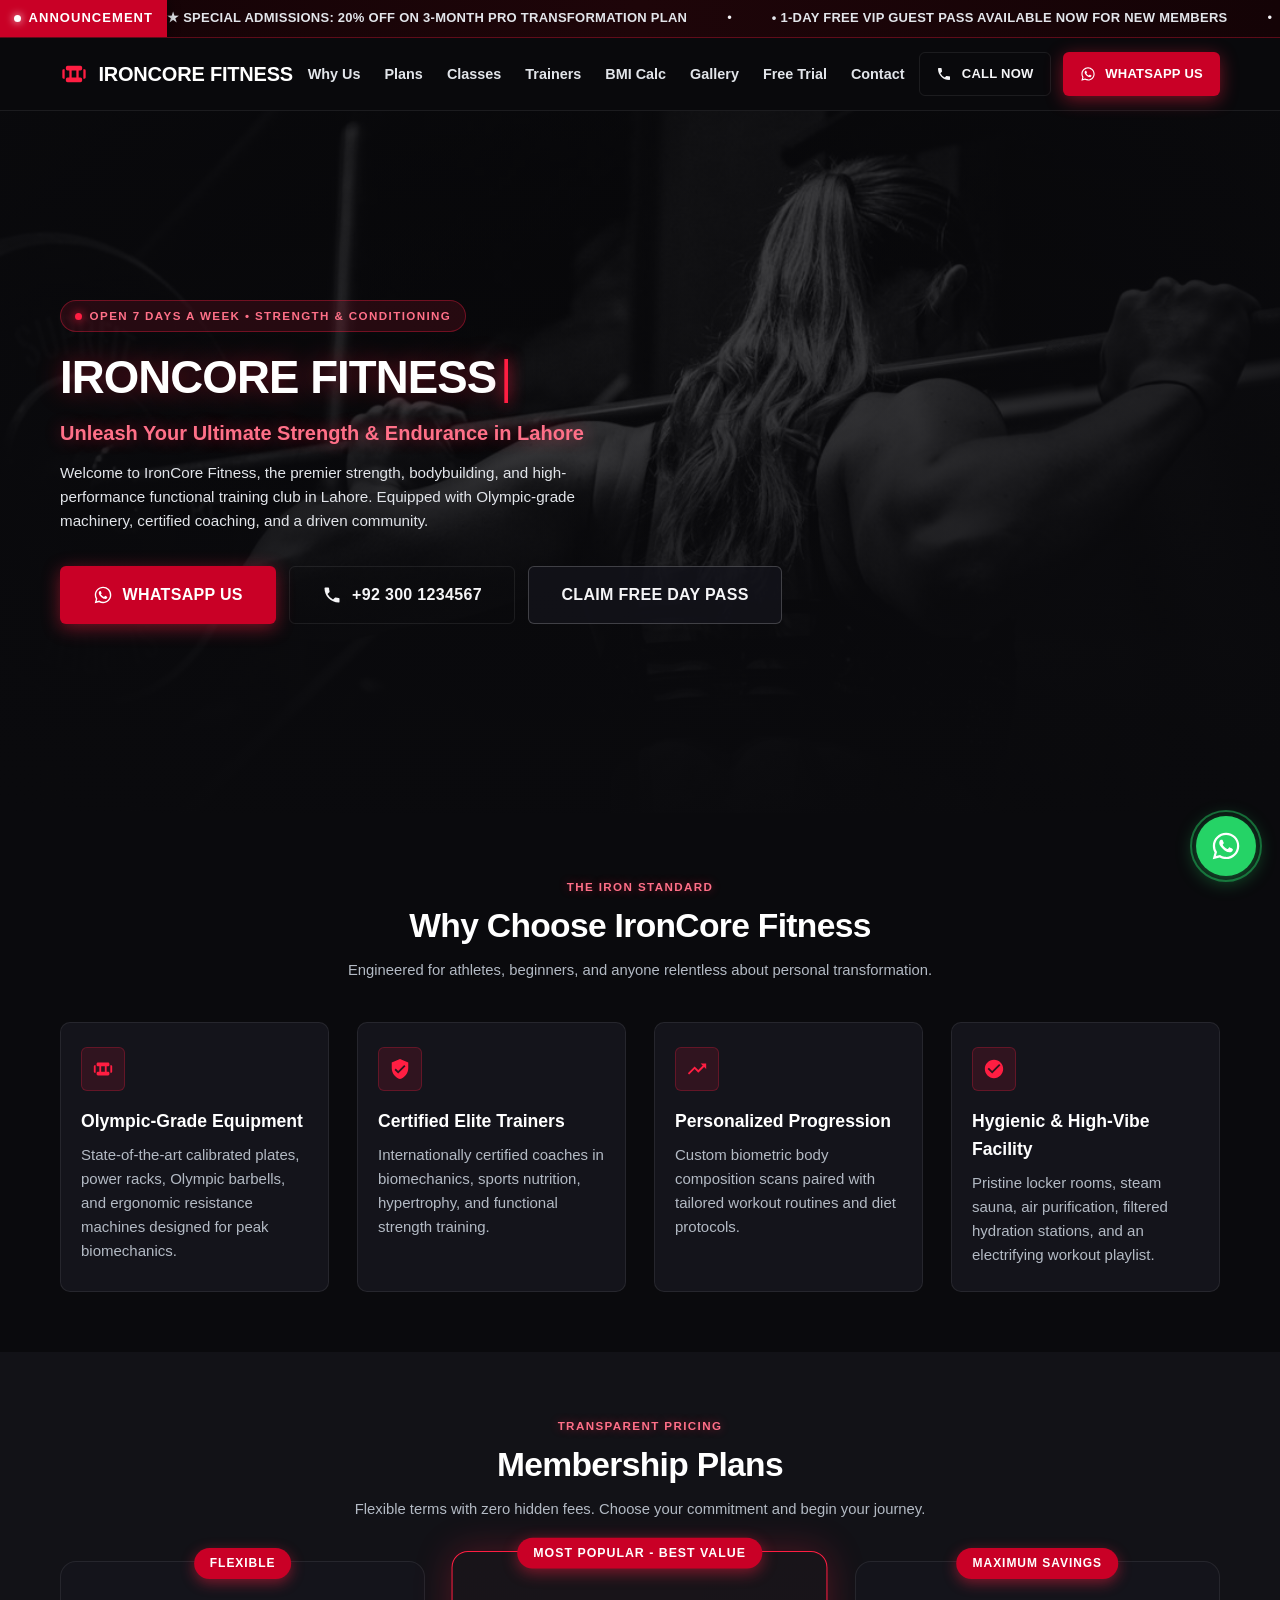
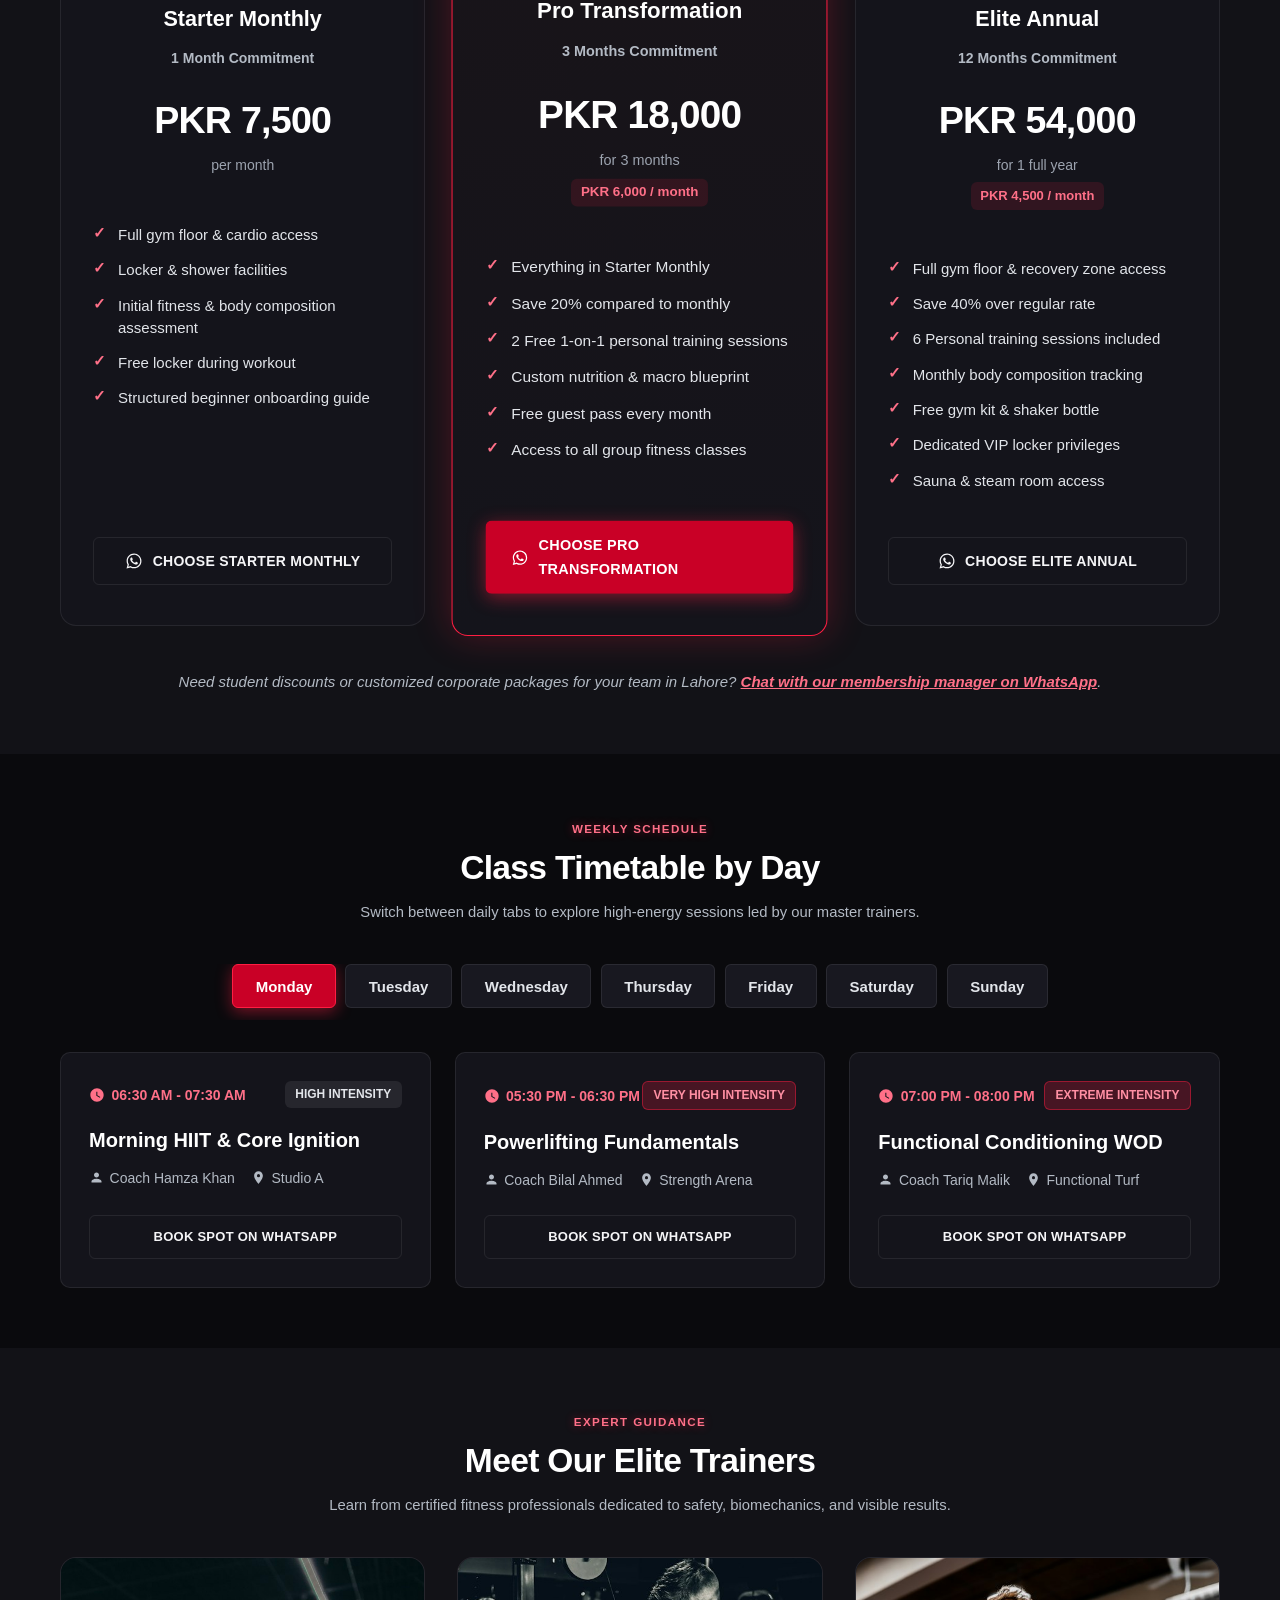
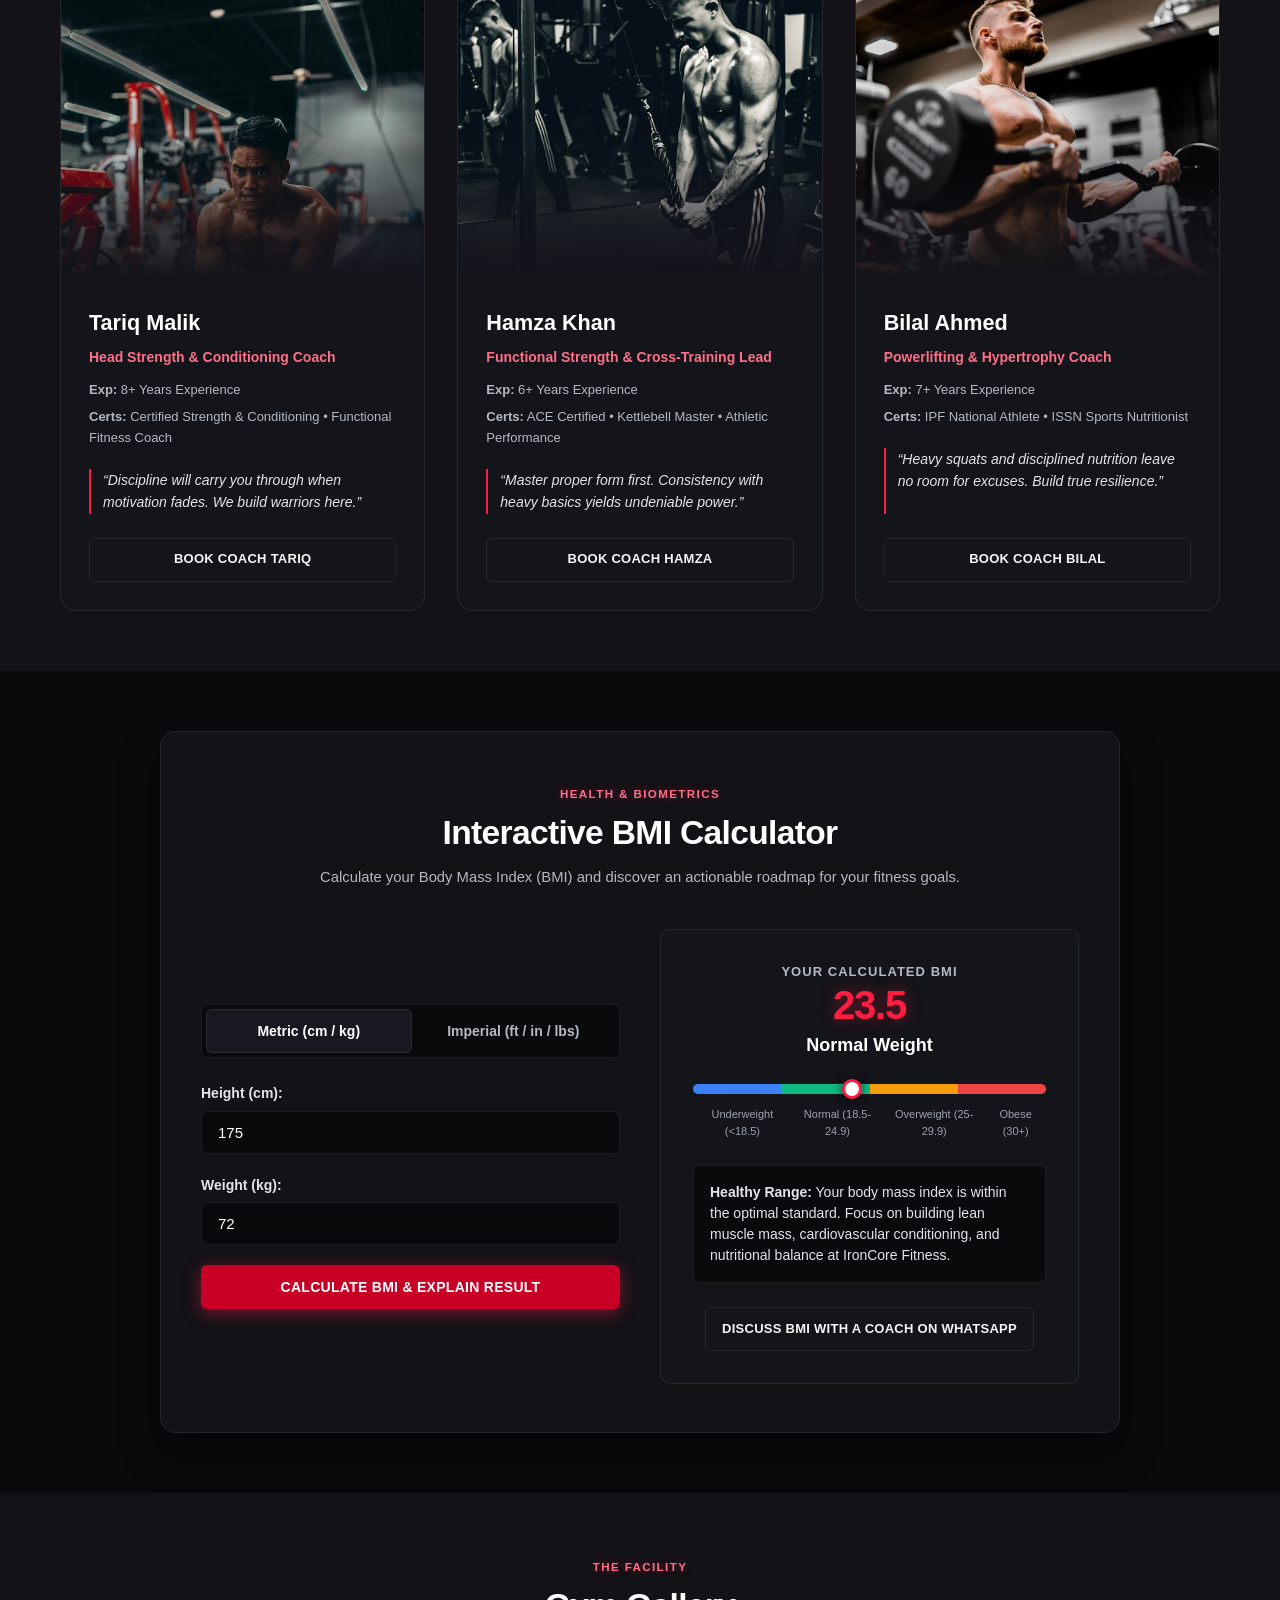
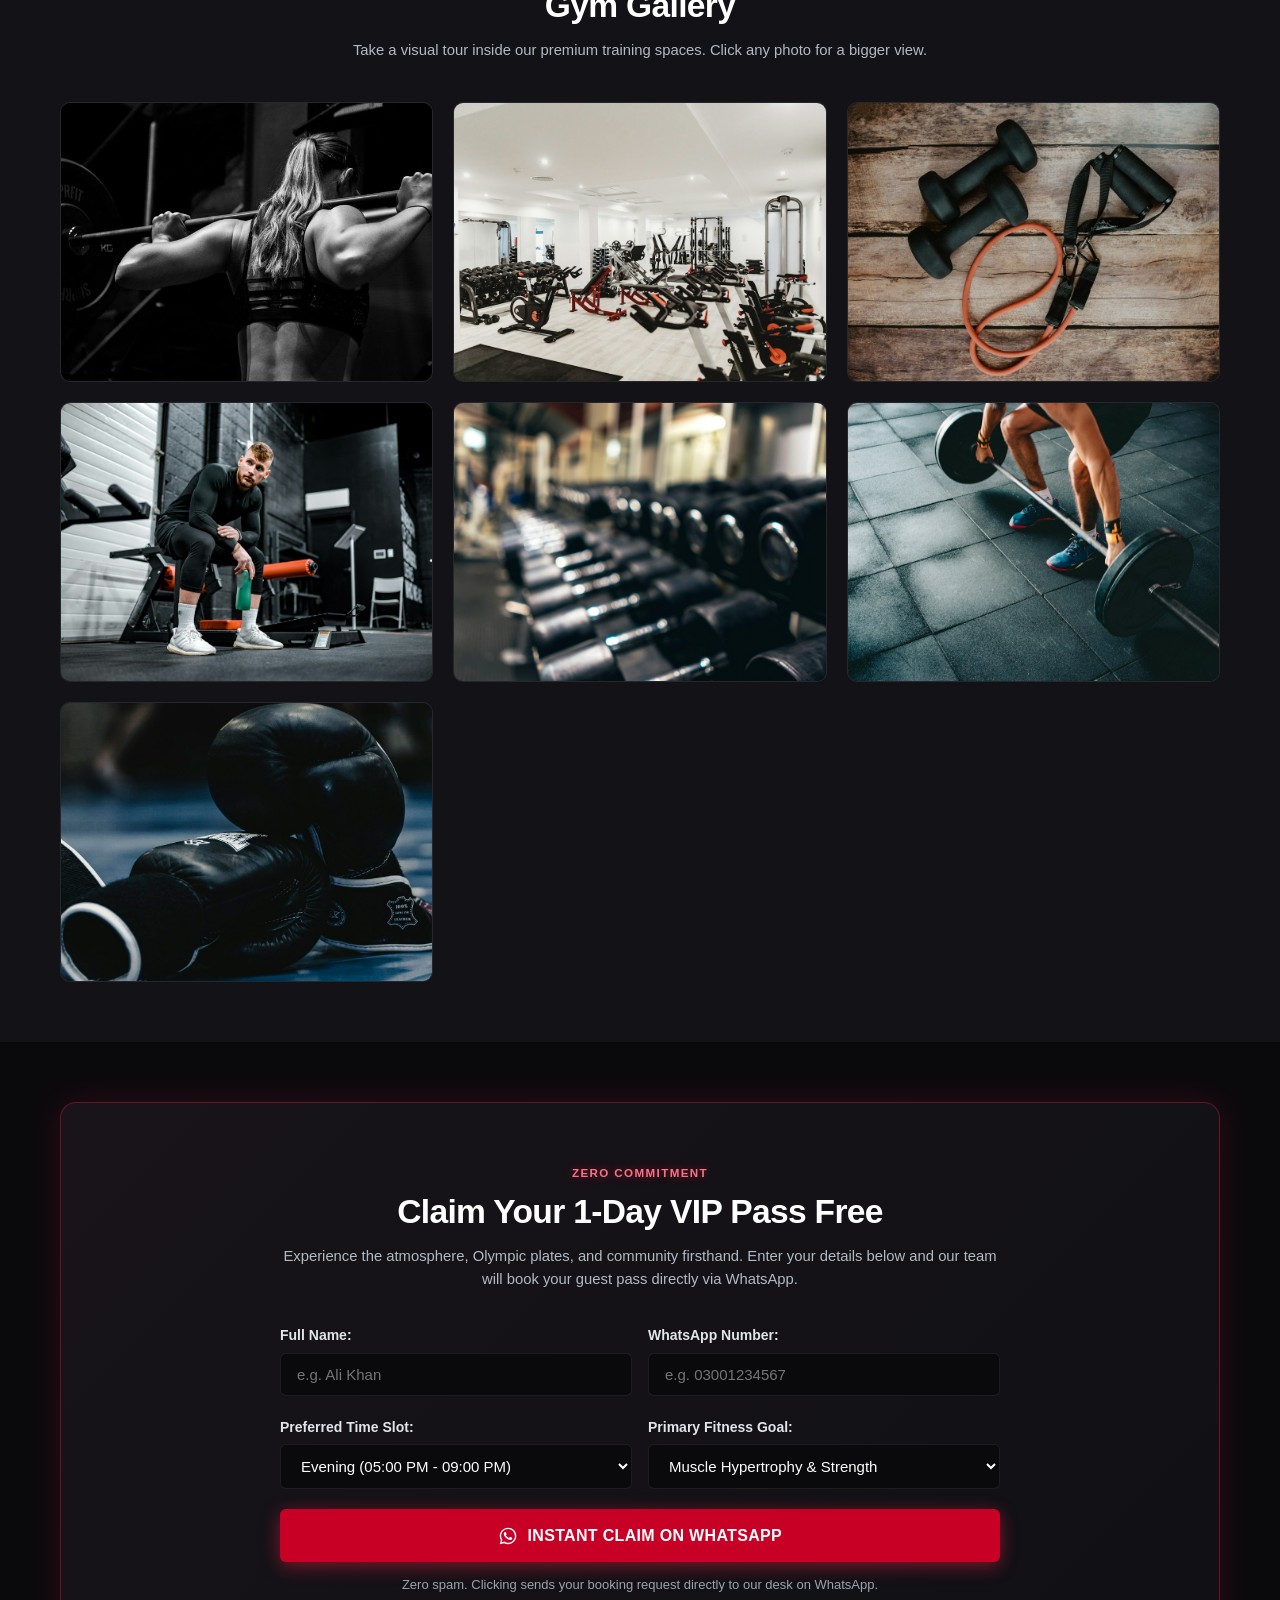
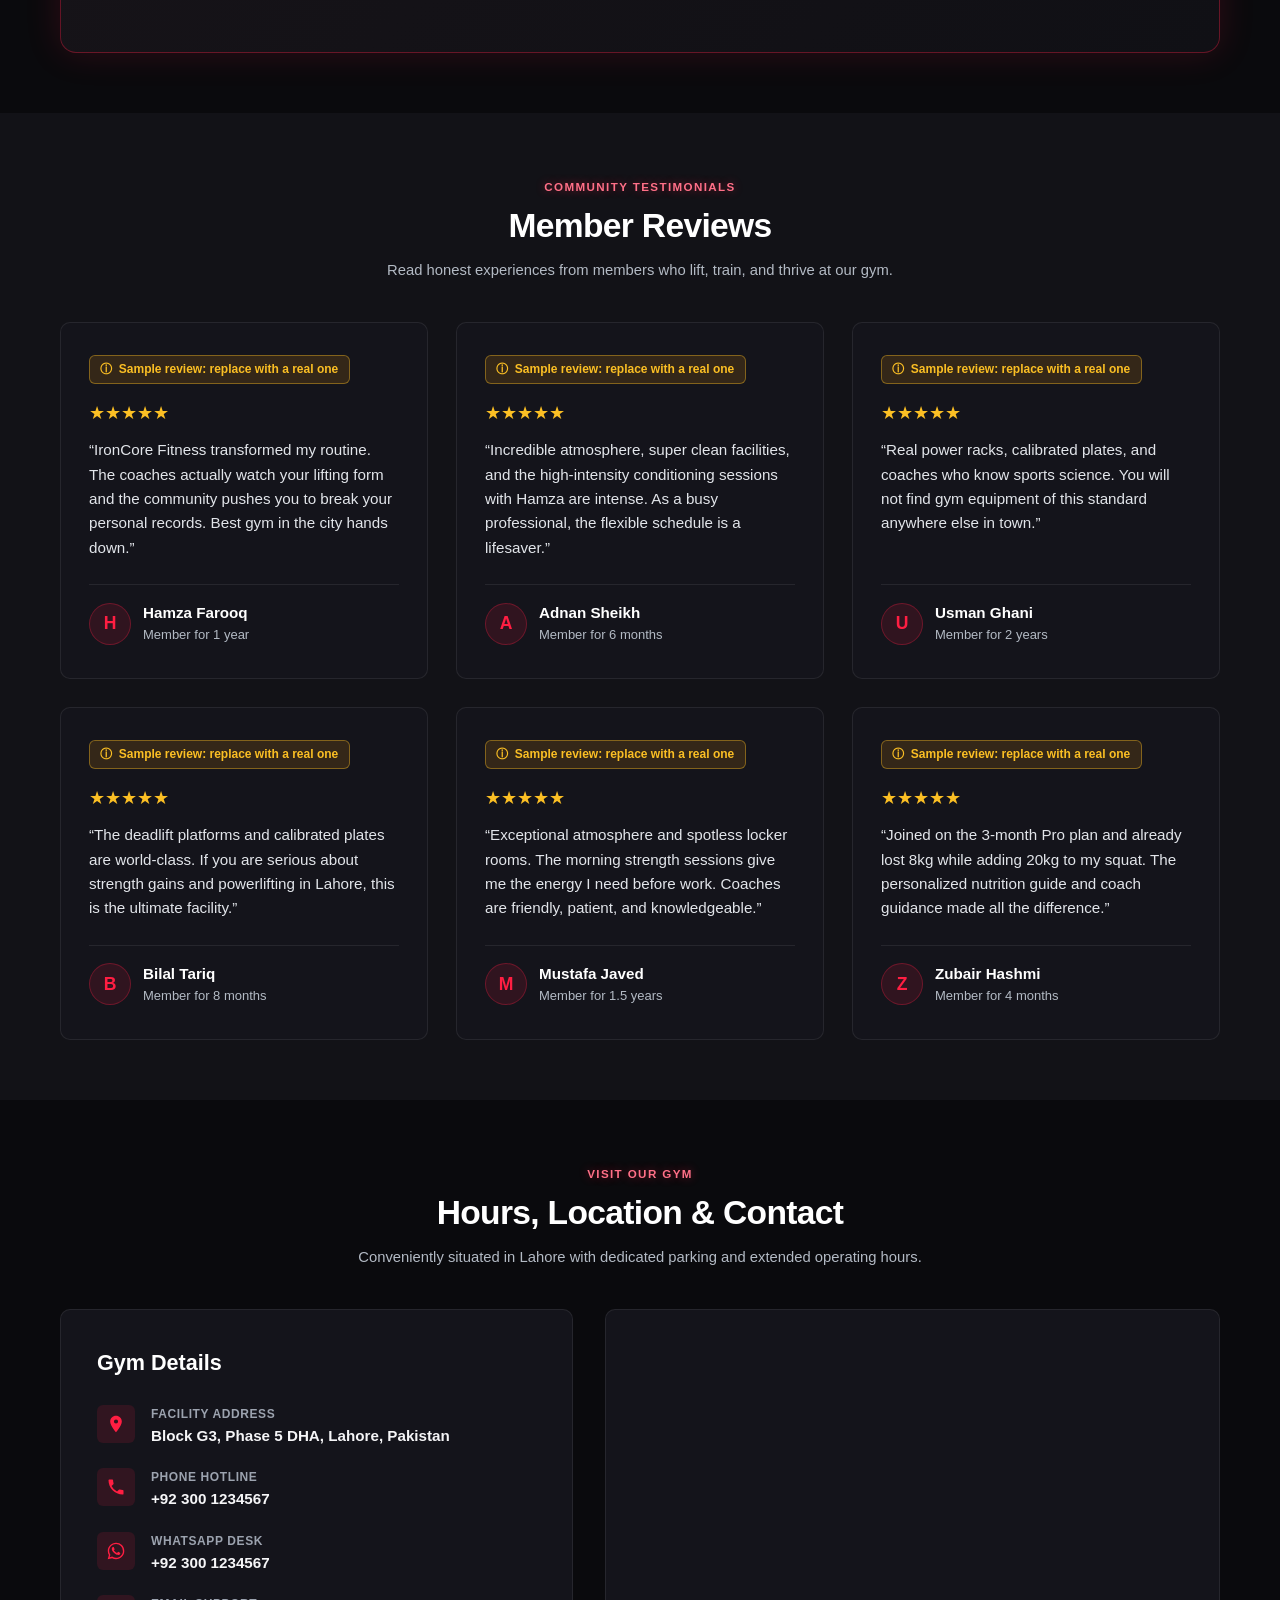
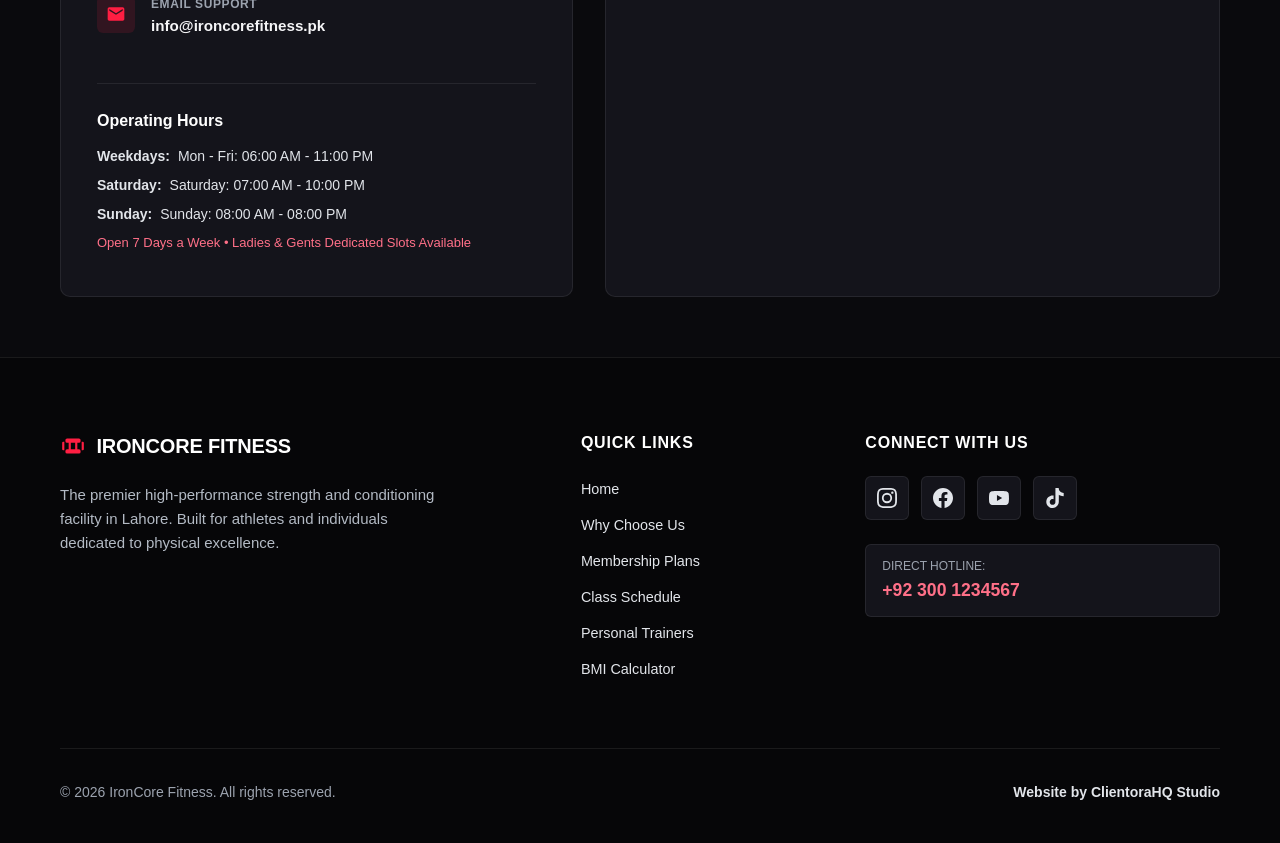
==== commit 6a06bca8: "chore(gyms-fitness): remove hero fake stats, brand names, hardcode fixes, optimize Lighthouse Mobile" ====
--- a/ahsan-ali/gyms-fitness/index.html
+++ b/ahsan-ali/gyms-fitness/index.html
@@ -10,15 +10,15 @@
   <meta name="description" id="meta-description" content="Experience high-performance strength, conditioning, and elite coaching at IronCore Fitness. Join today with a free 1-day pass.">
   <meta name="theme-color" content="#0a0a0d">
 
-  <!-- Favicon SVG -->
+  <!-- Favicon SVG & Hero Preload -->
   <link rel="icon" type="image/svg+xml" href="data:image/svg+xml,<svg xmlns='http://www.w3.org/2000/svg' viewBox='0 0 24 24' fill='%23ff1e42'><path d='M6.5 5h11a1.5 1.5 0 0 1 1.5 1.5v1a1.5 1.5 0 0 1-1.5 1.5H16v6h1.5a1.5 1.5 0 0 1 1.5 1.5v1a1.5 1.5 0 0 1-1.5 1.5h-11A1.5 1.5 0 0 1 5 17.5v-1A1.5 1.5 0 0 1 6.5 15H8V9H6.5A1.5 1.5 0 0 1 5 7.5v-1A1.5 1.5 0 0 1 6.5 5zM10 9v6h4V9h-4zM3 8h1v8H3a1 1 0 0 1-1-1V9a1 1 0 0 1 1-1zm18 0a1 1 0 0 1 1 1v6a1 1 0 0 1-1 1h-1V8h1z'/></svg>">
+  <link rel="preload" as="image" href="images/hero.jpg" fetchpriority="high">
 
   <!-- Core Stylesheet -->
   <link rel="stylesheet" href="style.css">
 </head>
 <body>
-
-  <!-- ==================== ANIMATED NEWS / ANNOUNCEMENT BAR ==================== -->
+<!-- ==================== ANIMATED NEWS / ANNOUNCEMENT BAR ==================== -->
   <div class="news-ticker-bar" id="news-ticker-bar" aria-label="Latest Announcements">
     <div class="news-badge-wrap">
       <span class="news-pulse-dot" aria-hidden="true"></span>
@@ -26,7 +26,7 @@
     </div>
     <div class="news-marquee-container">
       <div class="news-marquee-track" id="news-marquee-track">
-        <!-- Rendered dynamically from SITE_CONFIG.newsTicker with duplicate for seamless infinite loop -->
+        <!-- Rendered dynamically from SITE_CONFIG.newsTicker -->
       </div>
     </div>
   </div>
@@ -34,11 +34,9 @@
   <!-- ==================== HEADER & NAVBAR ==================== -->
   <header class="site-header" id="header">
     <div class="container header-container">
-      <a href="#hero" class="brand-logo" aria-label="Home">
+      <a href="#hero" class="brand-logo">
         <span class="logo-icon">
-          <svg viewBox="0 0 24 24" width="28" height="28" fill="currentColor" aria-hidden="true">
-            <path d="M6.5 5h11a1.5 1.5 0 0 1 1.5 1.5v1a1.5 1.5 0 0 1-1.5 1.5H16v6h1.5a1.5 1.5 0 0 1 1.5 1.5v1a1.5 1.5 0 0 1-1.5 1.5h-11A1.5 1.5 0 0 1 5 17.5v-1A1.5 1.5 0 0 1 6.5 15H8V9H6.5A1.5 1.5 0 0 1 5 7.5v-1A1.5 1.5 0 0 1 6.5 5zM10 9v6h4V9h-4zM3 8h1v8H3a1 1 0 0 1-1-1V9a1 1 0 0 1 1-1zm18 0a1 1 0 0 1 1 1v6a1 1 0 0 1-1 1h-1V8h1z"/>
-          </svg>
+          <svg viewBox="0 0 24 24" width="28" height="28" fill="currentColor" aria-hidden="true"><path d="M6.5 5h11a1.5 1.5 0 0 1 1.5 1.5v1a1.5 1.5 0 0 1-1.5 1.5H16v6h1.5a1.5 1.5 0 0 1 1.5 1.5v1a1.5 1.5 0 0 1-1.5 1.5h-11A1.5 1.5 0 0 1 5 17.5v-1A1.5 1.5 0 0 1 6.5 15H8V9H6.5A1.5 1.5 0 0 1 5 7.5v-1A1.5 1.5 0 0 1 6.5 5zM10 9v6h4V9h-4zM3 8h1v8H3a1 1 0 0 1-1-1V9a1 1 0 0 1 1-1zm18 0a1 1 0 0 1 1 1v6a1 1 0 0 1-1 1h-1V8h1z"/></svg>
         </span>
         <span class="brand-text dynamic-name">IronCore Fitness</span>
       </a>
@@ -81,12 +79,13 @@
   <main>
     <!-- ==================== HERO SECTION ==================== -->
     <section class="hero-section" id="hero">
+      <img src="images/hero.jpg" alt="" aria-hidden="true" class="hero-bg-img" width="1100" height="735" fetchpriority="high" decoding="async">
       <div class="hero-overlay"></div>
       <div class="container hero-container">
         <div class="hero-content">
           <div class="hero-badge">
-            <span class="pulse-dot"></span>
-            <span class="badge-text">NOW ENROLLING • LIMITED VIP SLOTS</span>
+            <span class="pulse-dot" aria-hidden="true"></span>
+            <span class="badge-text">OPEN 7 DAYS A WEEK • STRENGTH &amp; CONDITIONING</span>
           </div>
           <h1 class="hero-title" aria-label="IronCore Fitness">
             <span class="typewriter-text dynamic-name" id="hero-typewriter">IronCore Fitness</span><span class="typewriter-cursor" aria-hidden="true">|</span>
@@ -95,7 +94,7 @@
             Unleash Your Ultimate Strength &amp; Endurance in Lahore
           </p>
           <p class="hero-desc dynamic-desc">
-            Equipped with Olympic-grade machinery, internationally certified trainers, and science-backed conditioning. Elevate your performance today.
+            Welcome to IronCore Fitness, the premier strength, bodybuilding, and high-performance functional training club in Lahore. Equipped with Olympic-grade machinery, certified coaching, and a driven community.
           </p>
 
           <div class="hero-cta-group">
@@ -125,7 +124,7 @@
         </div>
 
         <div class="features-grid" id="why-choose-us-grid">
-          <!-- Rendered dynamically from SITE_CONFIG.whyChooseUs -->
+          <!-- Populated dynamically from SITE_CONFIG.whyChooseUs -->
         </div>
       </div>
     </section>
@@ -140,11 +139,11 @@
         </div>
 
         <div class="plans-grid" id="membership-plans-grid">
-          <!-- Rendered dynamically from SITE_CONFIG.membershipPlans with highlighted best value -->
+          <!-- Populated dynamically from SITE_CONFIG.membershipPlans -->
         </div>
 
         <div class="plans-note">
-          <p>💡 <em>Need student discounts or customized corporate packages for your team in <span class="dynamic-city">Lahore</span>? <a href="#" class="inline-link dynamic-whatsapp-btn" target="_blank">Chat with our membership manager on WhatsApp</a>.</em></p>
+          <p><em>Need student discounts or customized corporate packages for your team in <span class="dynamic-city">Lahore</span>? <a href="#" class="inline-link dynamic-whatsapp-btn" target="_blank">Chat with our membership manager on WhatsApp</a>.</em></p>
         </div>
       </div>
     </section>
@@ -161,13 +160,13 @@
         <!-- Day Tabs (Interactive Switcher) -->
         <div class="timetable-tabs-wrapper">
           <div class="timetable-tabs" id="timetable-tabs" role="tablist" aria-label="Class schedule by day">
-            <!-- Tabs rendered dynamically -->
+            <!-- Day tabs populated dynamically -->
           </div>
         </div>
 
         <!-- Day Schedule Content -->
         <div class="timetable-content" id="timetable-content" role="tabpanel">
-          <!-- Classes rendered dynamically -->
+          <!-- Class cards populated dynamically -->
         </div>
       </div>
     </section>
@@ -182,7 +181,7 @@
         </div>
 
         <div class="trainers-grid" id="trainers-grid">
-          <!-- Rendered dynamically from SITE_CONFIG.trainers -->
+          <!-- Populated dynamically from SITE_CONFIG.trainers -->
         </div>
       </div>
     </section>
@@ -290,7 +289,7 @@
         </div>
 
         <div class="gallery-grid" id="gallery-grid">
-          <!-- 6+ Photos rendered dynamically -->
+          <!-- Populated dynamically from SITE_CONFIG.gallery -->
         </div>
       </div>
     </section>
@@ -374,7 +373,7 @@
         </div>
 
         <div class="reviews-grid" id="reviews-grid">
-          <!-- 3 Reviews rendered dynamically with mandatory "Sample review: replace with a real one" note -->
+          <!-- Populated dynamically from SITE_CONFIG.reviews -->
         </div>
       </div>
     </section>
@@ -395,17 +394,17 @@
 
             <div class="contact-item">
               <div class="contact-icon" aria-hidden="true">
-                <svg viewBox="0 0 24 24" width="22" height="22" fill="currentColor"><path d="M12 2C8.13 2 5 5.13 5 9c0 5.25 7 13 7 13s7-7.75 7-13c0-3.87-3.13-7-7-7zm0 9.5a2.5 2.5 0 0 1 0-5 2.5 2.5 0 0 1 0 5z"/></svg>
+                <svg viewBox="0 0 24 24" width="20" height="20" fill="currentColor"><path d="M12 2C8.13 2 5 5.13 5 9c0 5.25 7 13 7 13s7-7.75 7-13c0-3.87-3.13-7-7-7zm0 9.5a2.5 2.5 0 0 1 0-5 2.5 2.5 0 0 1 0 5z"/></svg>
               </div>
               <div class="contact-text">
                 <span class="contact-label">Facility Address</span>
-                <span class="contact-value dynamic-address">Plot 42-B, Sector C, Commercial Hub, Lahore, Pakistan</span>
+                <span class="contact-value dynamic-address">Block G3, Phase 5 DHA, Lahore, Pakistan</span>
               </div>
             </div>
 
             <div class="contact-item">
               <div class="contact-icon" aria-hidden="true">
-                <svg viewBox="0 0 24 24" width="22" height="22" fill="currentColor"><path d="M6.62 10.79a15.05 15.05 0 0 0 6.59 6.59l2.2-2.2a1 1 0 0 1 1.02-.24c1.12.37 2.33.57 3.57.57a1 1 0 0 1 1 1V20a1 1 0 0 1-1 1C10.61 21 3 13.39 3 4a1 1 0 0 1 1-1h3.5a1 1 0 0 1 1 1c0 1.25.2 2.45.57 3.57a1 1 0 0 1-.25 1.02l-2.2 2.2z"/></svg>
+                <svg viewBox="0 0 24 24" width="20" height="20" fill="currentColor"><path d="M6.62 10.79a15.05 15.05 0 0 0 6.59 6.59l2.2-2.2a1 1 0 0 1 1.02-.24c1.12.37 2.33.57 3.57.57a1 1 0 0 1 1 1V20a1 1 0 0 1-1 1C10.61 21 3 13.39 3 4a1 1 0 0 1 1-1h3.5a1 1 0 0 1 1 1c0 1.25.2 2.45.57 3.57a1 1 0 0 1-.25 1.02l-2.2 2.2z"/></svg>
               </div>
               <div class="contact-text">
                 <span class="contact-label">Phone Hotline</span>
@@ -415,7 +414,7 @@
 
             <div class="contact-item">
               <div class="contact-icon" aria-hidden="true">
-                <svg viewBox="0 0 24 24" width="22" height="22" fill="currentColor"><path d="M12.04 2c-5.46 0-9.91 4.45-9.91 9.91 0 1.75.46 3.45 1.32 4.95L2.05 22l5.25-1.38c1.45.79 3.08 1.21 4.74 1.21 5.46 0 9.91-4.45 9.91-9.91 0-2.65-1.03-5.14-2.9-7.01A9.82 9.82 0 0 0 12.04 2zm.01 18.06c-1.48 0-2.93-.4-4.2-1.15l-.3-.18-3.12.82.83-3.04-.2-.31a8.19 8.19 0 0 1-1.26-4.29c0-4.54 3.7-8.24 8.24-8.24 2.2 0 4.27.86 5.82 2.42a8.18 8.18 0 0 1 2.41 5.83c.01 4.54-3.68 8.24-8.22 8.24zm4.51-6.17c-.25-.12-1.47-.72-1.7-.8-.23-.08-.39-.12-.56.12-.17.25-.64.8-.79.97-.14.17-.29.19-.54.07-.25-.12-1.05-.39-2-1.23-.74-.66-1.24-1.47-1.39-1.72-.14-.25-.02-.38.11-.51.11-.11.25-.29.37-.43.12-.14.17-.25.25-.41.08-.17.04-.31-.02-.43s-.56-1.34-.76-1.84c-.2-.48-.41-.42-.56-.43h-.48c-.17 0-.44.06-.67.31-.23.25-.88.86-.88 2.1 0 1.24.9 2.44 1.03 2.61.12.17 1.77 2.7 4.29 3.79.6.26 1.07.41 1.43.53.6.19 1.15.16 1.58.1.48-.07 1.47-.6 1.68-1.18.21-.58.21-1.07.15-1.18-.06-.11-.23-.17-.48-.3z"/></svg>
+                <svg viewBox="0 0 24 24" width="20" height="20" fill="currentColor"><path d="M12.04 2c-5.46 0-9.91 4.45-9.91 9.91 0 1.75.46 3.45 1.32 4.95L2.05 22l5.25-1.38c1.45.79 3.08 1.21 4.74 1.21 5.46 0 9.91-4.45 9.91-9.91 0-2.65-1.03-5.14-2.9-7.01A9.82 9.82 0 0 0 12.04 2zm.01 18.06c-1.48 0-2.93-.4-4.2-1.15l-.3-.18-3.12.82.83-3.04-.2-.31a8.19 8.19 0 0 1-1.26-4.29c0-4.54 3.7-8.24 8.24-8.24 2.2 0 4.27.86 5.82 2.42a8.18 8.18 0 0 1 2.41 5.83c.01 4.54-3.68 8.24-8.22 8.24zm4.51-6.17c-.25-.12-1.47-.72-1.7-.8-.23-.08-.39-.12-.56.12-.17.25-.64.8-.79.97-.14.17-.29.19-.54.07-.25-.12-1.05-.39-2-1.23-.74-.66-1.24-1.47-1.39-1.72-.14-.25-.02-.38.11-.51.11-.11.25-.29.37-.43.12-.14.17-.25.25-.41.08-.17.04-.31-.02-.43s-.56-1.34-.76-1.84c-.2-.48-.41-.42-.56-.43h-.48c-.17 0-.44.06-.67.31-.23.25-.88.86-.88 2.1 0 1.24.9 2.44 1.03 2.61.12.17 1.77 2.7 4.29 3.79.6.26 1.07.41 1.43.53.6.19 1.15.16 1.58.1.48-.07 1.47-.6 1.68-1.18.21-.58.21-1.07.15-1.18-.06-.11-.23-.17-.48-.3z"/></svg>
               </div>
               <div class="contact-text">
                 <span class="contact-label">WhatsApp Desk</span>
@@ -436,22 +435,17 @@
             <div class="contact-hours-block">
               <h4 class="hours-title">Operating Hours</h4>
               <ul class="hours-list" id="hours-list">
-                <!-- Injected from config -->
+                <li><strong>Weekdays:</strong> 06:00 AM - 11:00 PM</li>
+                <li><strong>Saturday:</strong> 07:00 AM - 10:00 PM</li>
+                <li><strong>Sunday:</strong> 08:00 AM - 08:00 PM</li>
+                <li style="margin-top: 0.5rem; color: var(--color-primary-text, #ff7088); font-size: 0.8125rem;">Open 7 Days a Week • Ladies &amp; Gents Dedicated Slots Available</li>
               </ul>
             </div>
           </div>
 
           <!-- Google Maps Embed Card -->
           <div class="contact-map-wrapper">
-            <iframe
-              id="google-maps-iframe"
-              title="Gym Location Map"
-              class="google-map"
-              src="https://maps.google.com/maps?q=Lahore%20Fitness%20Gym&t=&z=14&ie=UTF8&iwloc=&output=embed"
-              loading="lazy"
-              referrerpolicy="no-referrer-when-downgrade"
-              allowfullscreen>
-            </iframe>
+            <div id="google-maps-iframe" class="google-map" data-src="https://maps.google.com/maps?q=IronCore%20Fitness%20Lahore%20Pakistan&amp;t=&amp;z=14&amp;ie=UTF8&amp;iwloc=&amp;output=embed" role="region" aria-label="Gym Location Map"></div>
           </div>
         </div>
       </div>
@@ -475,7 +469,7 @@
         </div>
 
         <div class="footer-links-col">
-          <h4 class="footer-heading">Quick Links</h4>
+          <h2 class="footer-heading">Quick Links</h2>
           <ul class="footer-nav">
             <li><a href="#hero">Home</a></li>
             <li><a href="#why-us">Why Choose Us</a></li>
@@ -487,7 +481,7 @@
         </div>
 
         <div class="footer-social-col">
-          <h4 class="footer-heading">Connect With Us</h4>
+          <h2 class="footer-heading">Connect With Us</h2>
           <div class="social-links" id="social-links">
             <a href="https://instagram.com" target="_blank" rel="noopener noreferrer" class="social-btn" aria-label="Instagram">
               <svg viewBox="0 0 24 24" width="20" height="20" fill="currentColor"><path d="M12 2.163c3.204 0 3.584.012 4.85.07 3.252.148 4.771 1.691 4.919 4.919.058 1.265.069 1.645.069 4.849 0 3.205-.012 3.584-.069 4.849-.149 3.225-1.664 4.771-4.919 4.919-1.266.058-1.644.07-4.85.07-3.204 0-3.584-.012-4.849-.07-3.26-.149-4.771-1.699-4.919-4.92-.058-1.265-.07-1.644-.07-4.849 0-3.204.013-3.583.07-4.849.149-3.227 1.664-4.771 4.919-4.919 1.266-.057 1.645-.069 4.849-.069zm0-2.163c-3.259 0-3.667.014-4.947.072-4.358.2-6.78 2.618-6.98 6.98-.059 1.281-.073 1.689-.073 4.948 0 3.259.014 3.668.072 4.948.2 4.358 2.618 6.78 6.98 6.98 1.281.058 1.689.072 4.948.072 3.259 0 3.668-.014 4.948-.072 4.354-.2 6.782-2.618 6.979-6.98.059-1.28.073-1.689.073-4.948 0-3.259-.014-3.667-.072-4.947-.196-4.354-2.617-6.78-6.979-6.98-1.281-.059-1.69-.073-4.949-.073zm0 5.838a6.162 6.162 0 1 0 0 12.324 6.162 6.162 0 0 0 0-12.324zM12 16a4 4 0 1 1 0-8 4 4 0 0 1 0 8zm6.406-11.845a1.44 1.44 0 1 0 0 2.881 1.44 1.44 0 0 0 0-2.881z"/></svg>
@@ -533,7 +527,7 @@
   </aside>
 
   <!-- Configuration and Logic Scripts -->
-  <script src="config.js"></script>
-  <script src="script.js"></script>
+  <script src="config.js" defer></script>
+  <script src="script.js" defer></script>
 </body>
 </html>
--- a/ahsan-ali/gyms-fitness/style.css
+++ b/ahsan-ali/gyms-fitness/style.css
@@ -7,8 +7,10 @@
 /* --- CSS Variables & Theme Tokens --- */
 :root {
   --color-primary: #ff1e42;
-  --color-primary-hover: #ff3859;
-  --color-primary-active: #e01032;
+  --color-primary-bg: #c90026;
+  --color-primary-hover: #e0002b;
+  --color-primary-text: #ff7088;
+  --color-primary-active: #b00020;
   --color-primary-glow: rgba(255, 30, 66, 0.45);
   --color-primary-dim: rgba(255, 30, 66, 0.12);
 
@@ -19,14 +21,14 @@
   --color-bg-overlay: rgba(10, 10, 13, 0.88);
 
   --color-text-primary: #f5f5f7;
-  --color-text-secondary: #d1d5db;
-  --color-text-muted: #9ca3af;
-  --color-text-dim: #6b7280;
+  --color-text-secondary: #e2e5ea;
+  --color-text-muted: #b3bac4;
+  --color-text-dim: #9ca3af;
 
   --color-border-subtle: rgba(255, 255, 255, 0.08);
   --color-border-hover: rgba(255, 30, 66, 0.5);
 
-  --font-family: system-ui, -apple-system, BlinkMacSystemFont, 'Segoe UI', Roboto, Helvetica, Arial, sans-serif;
+  --font-family: Arial, Helvetica, sans-serif;
   --radius-sm: 6px;
   --radius-md: 10px;
   --radius-lg: 16px;
@@ -52,7 +54,6 @@
   font-family: var(--font-family);
   -webkit-font-smoothing: antialiased;
   -moz-osx-font-smoothing: grayscale;
-  overflow-x: hidden;
 }
 
 body {
@@ -110,6 +111,18 @@
   position: relative;
 }
 
+.why-us-section,
+.plans-section,
+.classes-section,
+.trainers-section,
+.bmi-section,
+.gallery-section,
+.free-trial-section,
+.reviews-section,
+.contact-section {
+  contain: layout style;
+}
+
 @media (max-width: 768px) {
   .section {
     padding-top: 2.75rem;
@@ -129,7 +142,7 @@
   font-weight: 700;
   letter-spacing: 0.12em;
   text-transform: uppercase;
-  color: var(--color-primary);
+  color: var(--color-primary-text);
   margin-bottom: 0.5rem;
   text-shadow: 0 0 10px var(--color-primary-glow);
 }
@@ -170,7 +183,7 @@
 .btn-sm {
   padding: 0.5rem 1rem;
   font-size: 0.8125rem;
-  min-height: 40px;
+  min-height: 44px;
 }
 
 .btn-lg {
@@ -184,7 +197,7 @@
 }
 
 .btn-primary {
-  background: var(--color-primary);
+  background: var(--color-primary-bg);
   color: #ffffff;
   box-shadow: 0 4px 18px var(--color-primary-glow);
 }
@@ -203,16 +216,15 @@
 
 .btn-outline:hover {
   border-color: var(--color-primary);
-  color: var(--color-primary);
+  color: var(--color-primary-text);
   background: var(--color-primary-dim);
   transform: translateY(-2px);
 }
 
 .btn-glass {
-  background: rgba(255, 255, 255, 0.06);
-  backdrop-filter: blur(8px);
+  background: rgba(20, 20, 28, 0.78);
   color: var(--color-text-primary);
-  border-color: rgba(255, 255, 255, 0.15);
+  border-color: rgba(255, 255, 255, 0.2);
 }
 
 .btn-glass:hover {
@@ -238,7 +250,7 @@
   display: inline-flex;
   align-items: center;
   gap: 0.45rem;
-  background: var(--color-primary);
+  background: var(--color-primary-bg);
   color: #ffffff;
   font-weight: 900;
   letter-spacing: 0.08em;
@@ -256,6 +268,7 @@
   border-radius: 50%;
   box-shadow: 0 0 8px #ffffff;
   animation: pulse 1.5s infinite;
+  will-change: transform, opacity;
 }
 
 .news-marquee-container {
@@ -263,14 +276,25 @@
   white-space: nowrap;
   flex-grow: 1;
   position: relative;
+  height: 100%;
+  display: flex;
+  align-items: center;
+  contain: strict;
 }
 
 .news-marquee-track {
   display: inline-flex;
+  white-space: nowrap;
+  animation: newsTickerScroll 80s linear infinite;
+  will-change: transform;
+}
+
+.news-ticker-group {
+  display: inline-flex;
+  align-items: center;
   gap: 2.5rem;
-  white-space: nowrap;
-  will-change: transform;
-  animation: newsTickerScroll 80s linear infinite;
+  padding-right: 2.5rem;
+  flex-shrink: 0;
 }
 
 .news-marquee-track:hover,
@@ -297,8 +321,8 @@
 }
 
 @keyframes newsTickerScroll {
-  0% { transform: translateX(0); }
-  100% { transform: translateX(-50%); }
+  0% { transform: translate3d(0, 0, 0); }
+  100% { transform: translate3d(-50%, 0, 0); }
 }
 
 @media (max-width: 768px) {
@@ -324,11 +348,9 @@
   left: 0;
   width: 100%;
   z-index: 1000;
-  background-color: rgba(10, 10, 13, 0.92);
-  backdrop-filter: blur(12px);
-  -webkit-backdrop-filter: blur(12px);
+  background-color: rgba(10, 10, 13, 0.96);
   border-bottom: 1px solid var(--color-border-subtle);
-  transition: all var(--transition-fast);
+  transition: background-color var(--transition-fast);
 }
 
 .header-container {
@@ -354,7 +376,6 @@
   align-items: center;
   justify-content: center;
   color: var(--color-primary);
-  filter: drop-shadow(0 0 8px var(--color-primary-glow));
 }
 
 .nav-menu {
@@ -430,15 +451,24 @@
 /* --- HERO SECTION --- */
 .hero-section {
   position: relative;
-  min-height: 80vh;
+  min-height: 78vh;
   display: flex;
   align-items: center;
   padding: 3.5rem 0;
-  background-image: url('images/hero.jpg');
-  background-size: cover;
-  background-position: center 30%;
-  background-repeat: no-repeat;
+  background-color: var(--color-bg-base);
   overflow: hidden;
+  contain: layout style;
+}
+
+.hero-bg-img {
+  position: absolute;
+  inset: 0;
+  width: 100%;
+  height: 100%;
+  object-fit: cover;
+  object-position: center 30%;
+  z-index: 0;
+  pointer-events: none;
 }
 
 .hero-overlay {
@@ -477,6 +507,7 @@
   border-radius: 50%;
   box-shadow: 0 0 10px var(--color-primary);
   animation: pulse 2s infinite;
+  will-change: transform, opacity;
 }
 
 @keyframes pulse {
@@ -489,7 +520,7 @@
   font-size: 0.725rem;
   font-weight: 800;
   letter-spacing: 0.12em;
-  color: #ff5270;
+  color: var(--color-primary-text);
 }
 
 .hero-title {
@@ -500,6 +531,8 @@
   color: #ffffff;
   margin-bottom: 0.85rem;
   text-transform: uppercase;
+  min-height: 1.2em;
+  contain: layout style;
 }
 
 /* Typewriter Animation & Blinking Cursor */
@@ -515,6 +548,7 @@
   font-weight: 300;
   margin-left: 4px;
   animation: cursorBlink 0.8s infinite;
+  will-change: opacity;
   text-shadow: 0 0 15px var(--color-primary);
 }
 
@@ -527,7 +561,7 @@
 .hero-tagline {
   font-size: clamp(0.95rem, 1.8vw, 1.25rem);
   font-weight: 700;
-  color: var(--color-primary);
+  color: var(--color-primary-text);
   margin-bottom: 0.85rem;
   line-height: 1.35;
   text-shadow: 0 0 16px var(--color-primary-glow);
@@ -547,34 +581,6 @@
   align-items: center;
   gap: 0.85rem;
   margin-bottom: 0;
-}
-
-.hero-stats-grid {
-  display: grid;
-  grid-template-columns: repeat(4, 1fr);
-  gap: 1.25rem;
-  padding-top: 2rem;
-  border-top: 1px solid var(--color-border-subtle);
-}
-
-.stat-item {
-  display: flex;
-  flex-direction: column;
-}
-
-.stat-number {
-  font-size: 1.875rem;
-  font-weight: 900;
-  color: #ffffff;
-  letter-spacing: -0.02em;
-}
-
-.stat-label {
-  font-size: 0.8125rem;
-  font-weight: 600;
-  color: var(--color-text-muted);
-  text-transform: uppercase;
-  letter-spacing: 0.04em;
 }
 
 /* --- WHY CHOOSE US --- */
@@ -701,7 +707,7 @@
   top: -14px;
   left: 50%;
   transform: translateX(-50%);
-  background: var(--color-primary);
+  background: var(--color-primary-bg);
   color: #ffffff;
   font-size: 0.75rem;
   font-weight: 800;
@@ -754,7 +760,7 @@
   margin-top: 0.4rem;
   font-size: 0.8125rem;
   font-weight: 700;
-  color: var(--color-primary);
+  color: var(--color-primary-text);
   background: var(--color-primary-dim);
   padding: 0.2rem 0.6rem;
   border-radius: var(--radius-sm);
@@ -777,8 +783,9 @@
 
 .plan-check-icon {
   flex-shrink: 0;
-  color: var(--color-primary);
-  margin-top: 0.15rem;
+  color: var(--color-primary-text);
+  font-weight: 800;
+  line-height: 1.2;
 }
 
 .plans-note {
@@ -789,7 +796,7 @@
 }
 
 .inline-link {
-  color: var(--color-primary);
+  color: var(--color-primary-text);
   text-decoration: underline;
   font-weight: 600;
 }
@@ -834,7 +841,7 @@
 }
 
 .tab-btn.active {
-  background: var(--color-primary);
+  background: var(--color-primary-bg);
   color: #ffffff;
   border-color: var(--color-primary);
   box-shadow: 0 4px 16px var(--color-primary-glow);
@@ -872,7 +879,7 @@
 .class-time {
   font-size: 0.875rem;
   font-weight: 700;
-  color: var(--color-primary);
+  color: var(--color-primary-text);
   display: flex;
   align-items: center;
   gap: 0.4rem;
@@ -889,9 +896,9 @@
 }
 
 .intensity-badge.extreme {
-  background: rgba(255, 30, 66, 0.25);
-  color: #ff5270;
-  border: 1px solid rgba(255, 30, 66, 0.4);
+  background: rgba(255, 30, 66, 0.22);
+  color: #ff8fa3;
+  border: 1px solid rgba(255, 30, 66, 0.45);
 }
 
 .class-title {
@@ -989,7 +996,7 @@
 .trainer-role {
   font-size: 0.875rem;
   font-weight: 700;
-  color: var(--color-primary);
+  color: var(--color-primary-text);
   margin-bottom: 0.75rem;
 }
 
@@ -1062,6 +1069,7 @@
   font-size: 0.875rem;
   font-weight: 700;
   padding: 0.6rem;
+  min-height: 44px;
   border-radius: var(--radius-sm);
   cursor: pointer;
   transition: all var(--transition-fast);
@@ -1266,7 +1274,7 @@
   align-items: center;
   gap: 0.35rem;
   font-size: 0.75rem;
-  color: var(--color-primary);
+  color: var(--color-primary-text);
   margin-top: 0.3rem;
   font-weight: 600;
 }
@@ -1289,7 +1297,6 @@
   position: absolute;
   inset: 0;
   background-color: rgba(0, 0, 0, 0.94);
-  backdrop-filter: blur(8px);
 }
 
 .lightbox-container {
@@ -1458,9 +1465,9 @@
   display: inline-flex;
   align-items: center;
   gap: 0.4rem;
-  background: rgba(245, 158, 11, 0.12);
-  border: 1px solid rgba(245, 158, 11, 0.35);
-  color: #f59e0b;
+  background: rgba(245, 158, 11, 0.14);
+  border: 1px solid rgba(251, 191, 36, 0.4);
+  color: #fbbf24;
   font-size: 0.75rem;
   font-weight: 700;
   padding: 0.25rem 0.65rem;
@@ -1471,8 +1478,10 @@
 
 .review-stars {
   display: flex;
-  gap: 0.25rem;
+  gap: 0.2rem;
   color: #fbbf24;
+  font-size: 1.125rem;
+  line-height: 1;
   margin-bottom: 1rem;
 }
 
@@ -1588,6 +1597,14 @@
   color: var(--color-text-primary);
 }
 
+.contact-value a {
+  color: #f5f5f7;
+}
+
+.contact-value a:hover {
+  color: var(--color-primary-text);
+}
+
 .contact-hours-block {
   margin-top: 1.5rem;
   padding-top: 1.5rem;
@@ -1714,7 +1731,7 @@
 .call-box-number {
   font-size: 1.1rem;
   font-weight: 800;
-  color: var(--color-primary);
+  color: var(--color-primary-text);
 }
 
 .footer-bottom {
@@ -1767,14 +1784,8 @@
   position: absolute;
   inset: -6px;
   border-radius: 50%;
-  border: 2px solid #25d366;
-  animation: wa-pulse 2s infinite;
-}
-
-@keyframes wa-pulse {
-  0% { transform: scale(0.9); opacity: 0.8; }
-  70% { transform: scale(1.25); opacity: 0; }
-  100% { transform: scale(0.9); opacity: 0; }
+  border: 2px solid rgba(37, 211, 102, 0.45);
+  pointer-events: none;
 }
 
 .floating-tooltip {
@@ -1829,18 +1840,18 @@
     width: 100%;
     height: calc(100vh - 72px);
     background: rgba(10, 10, 13, 0.98);
-    backdrop-filter: blur(16px);
-    -webkit-backdrop-filter: blur(16px);
     flex-direction: column;
     justify-content: flex-start;
     padding: 2.5rem 1.5rem;
     transform: translateX(-100%);
-    transition: transform var(--transition-medium);
+    visibility: hidden;
+    transition: transform var(--transition-medium), visibility var(--transition-medium);
     overflow-y: auto;
   }
 
   .nav-menu.open {
     transform: translateX(0);
+    visibility: visible;
   }
 
   .nav-list {
@@ -1865,11 +1876,6 @@
     display: none; /* Keep header clean on small phones */
   }
 
-  .hero-stats-grid {
-    grid-template-columns: repeat(2, 1fr);
-    gap: 1.25rem;
-  }
-
   .bmi-grid {
     grid-template-columns: 1fr;
   }
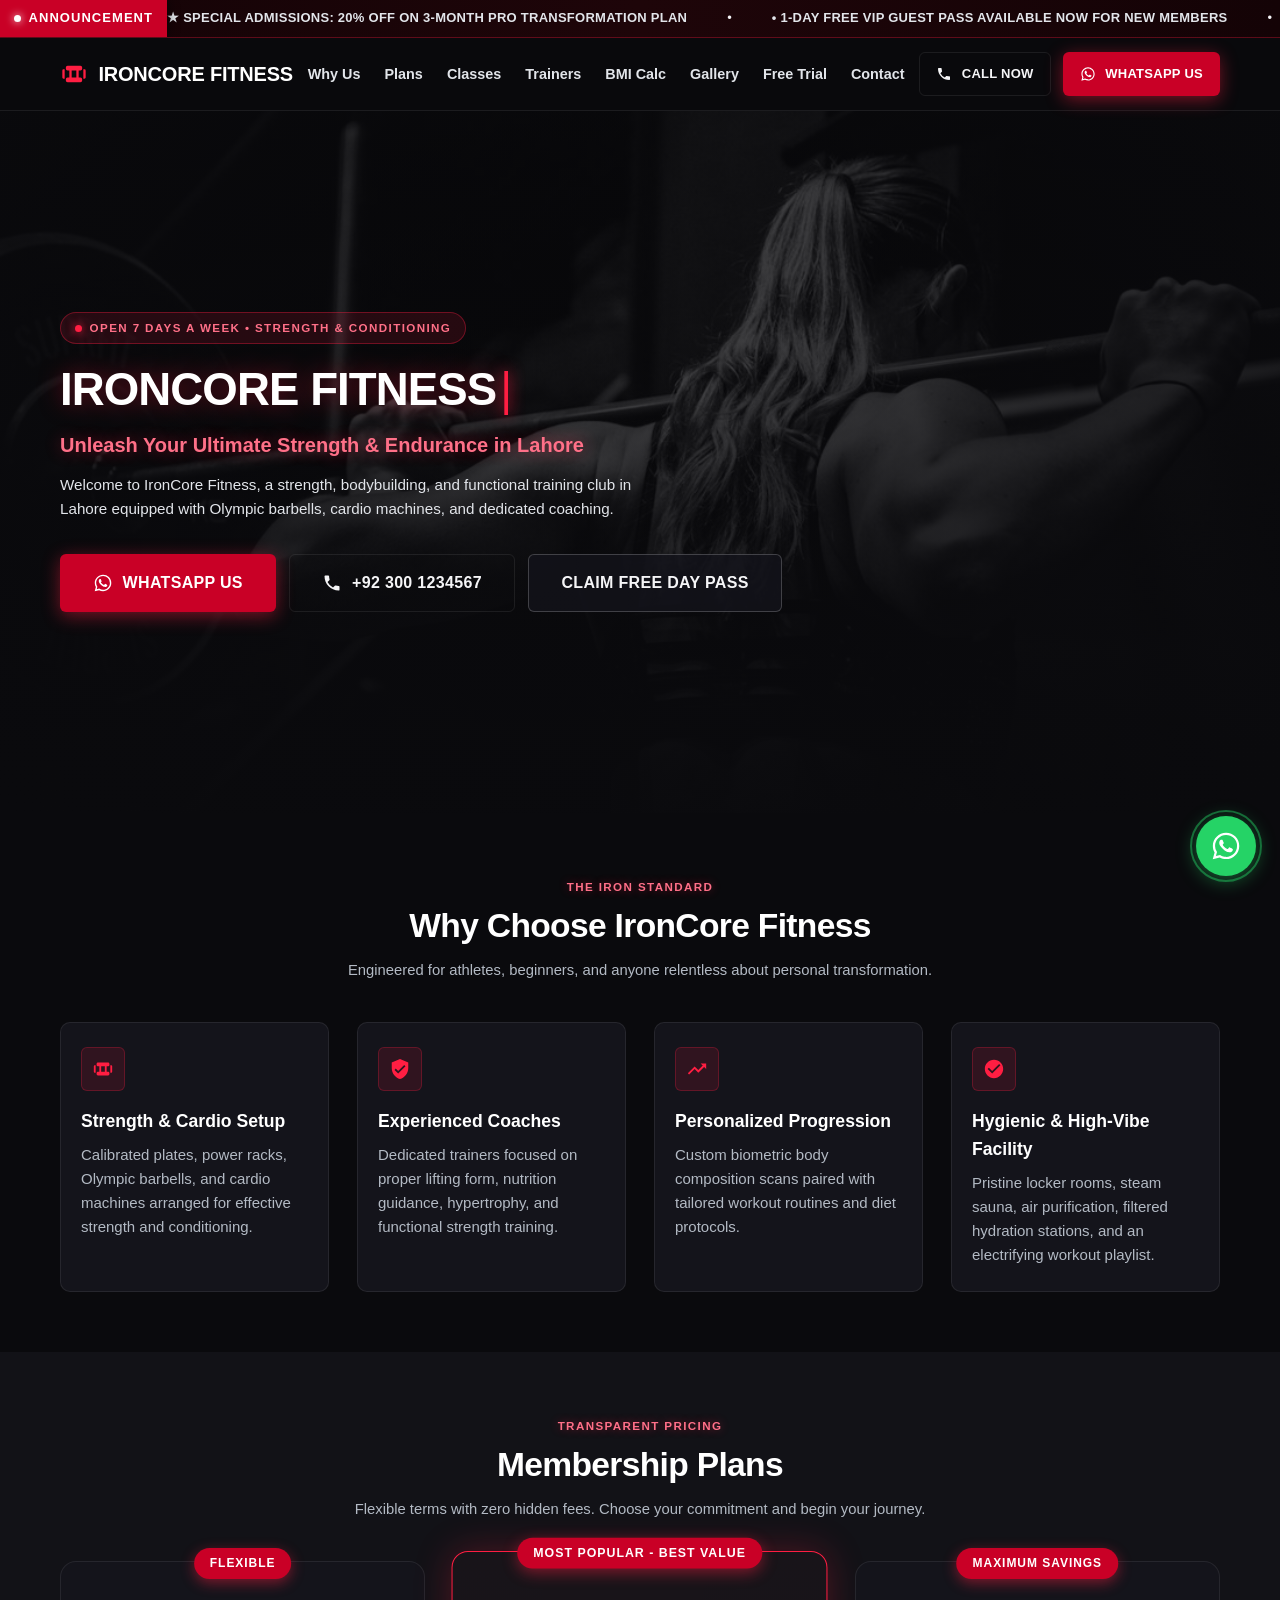
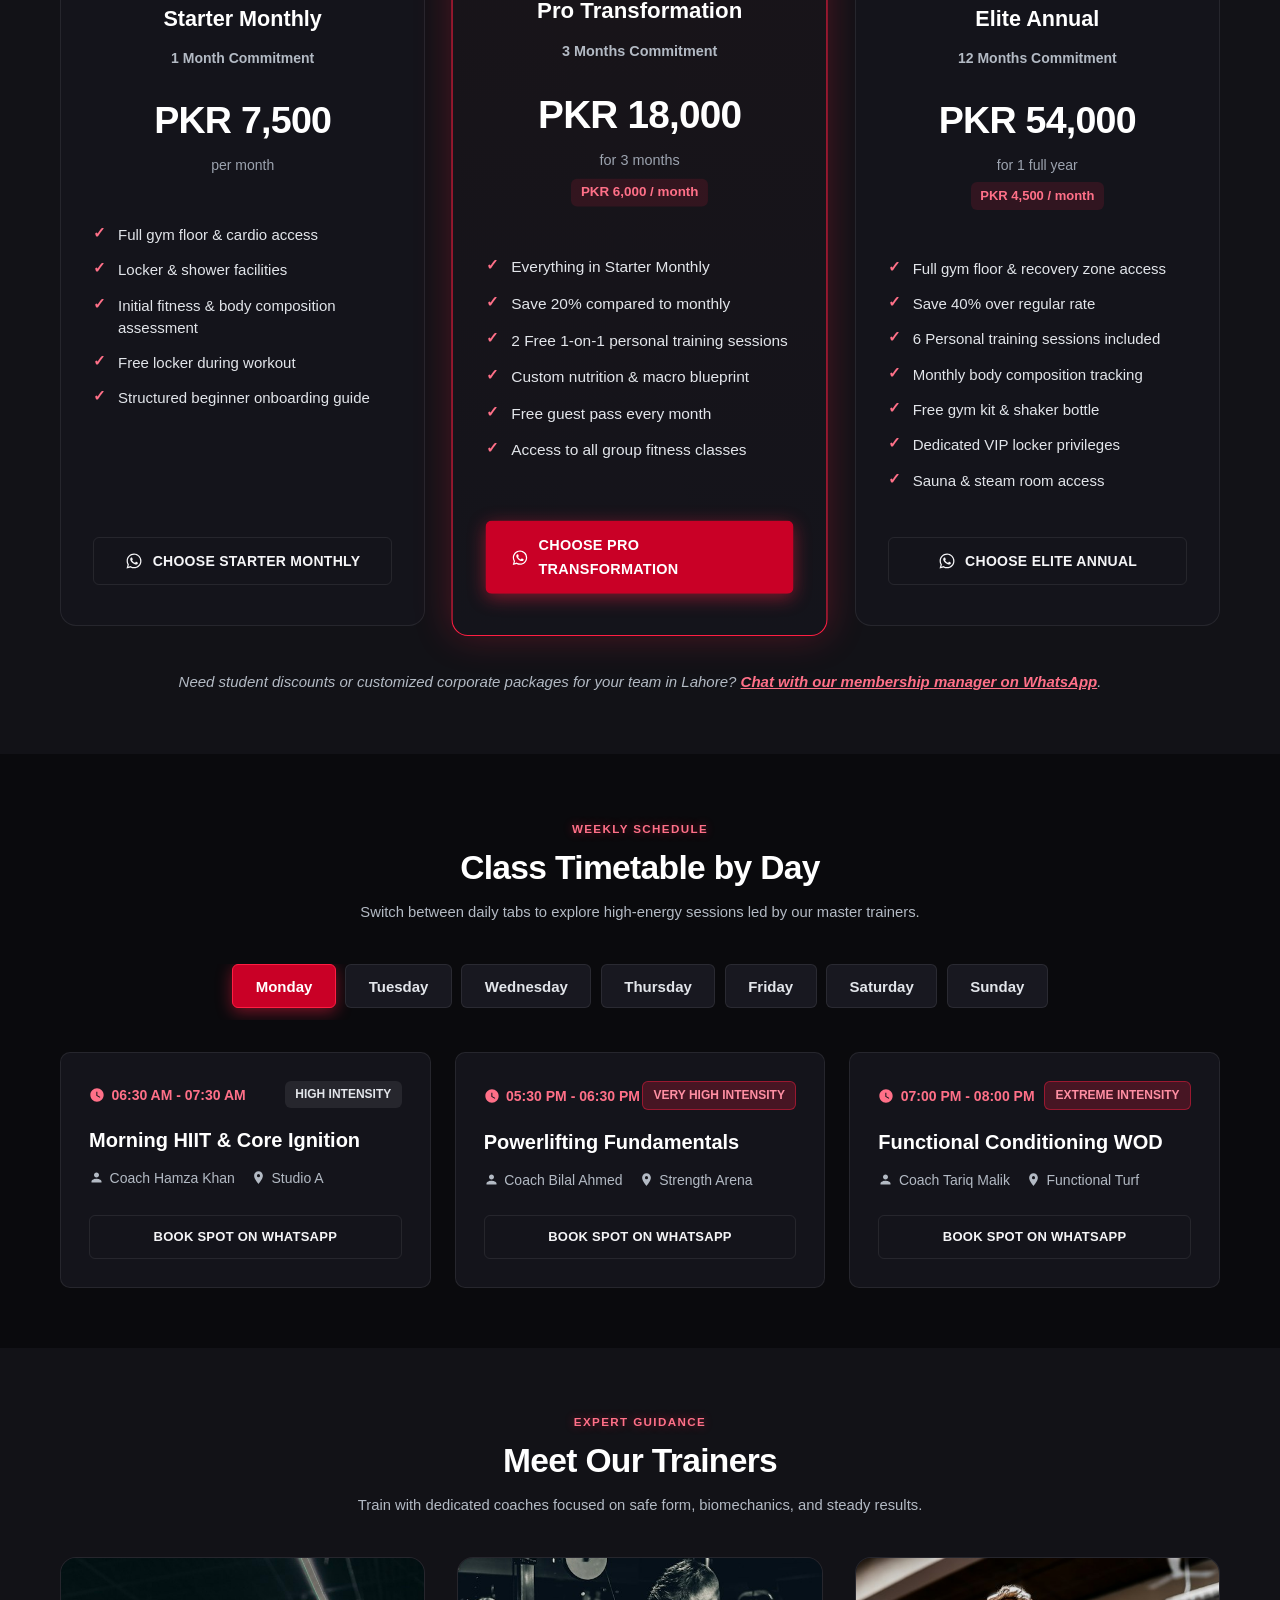
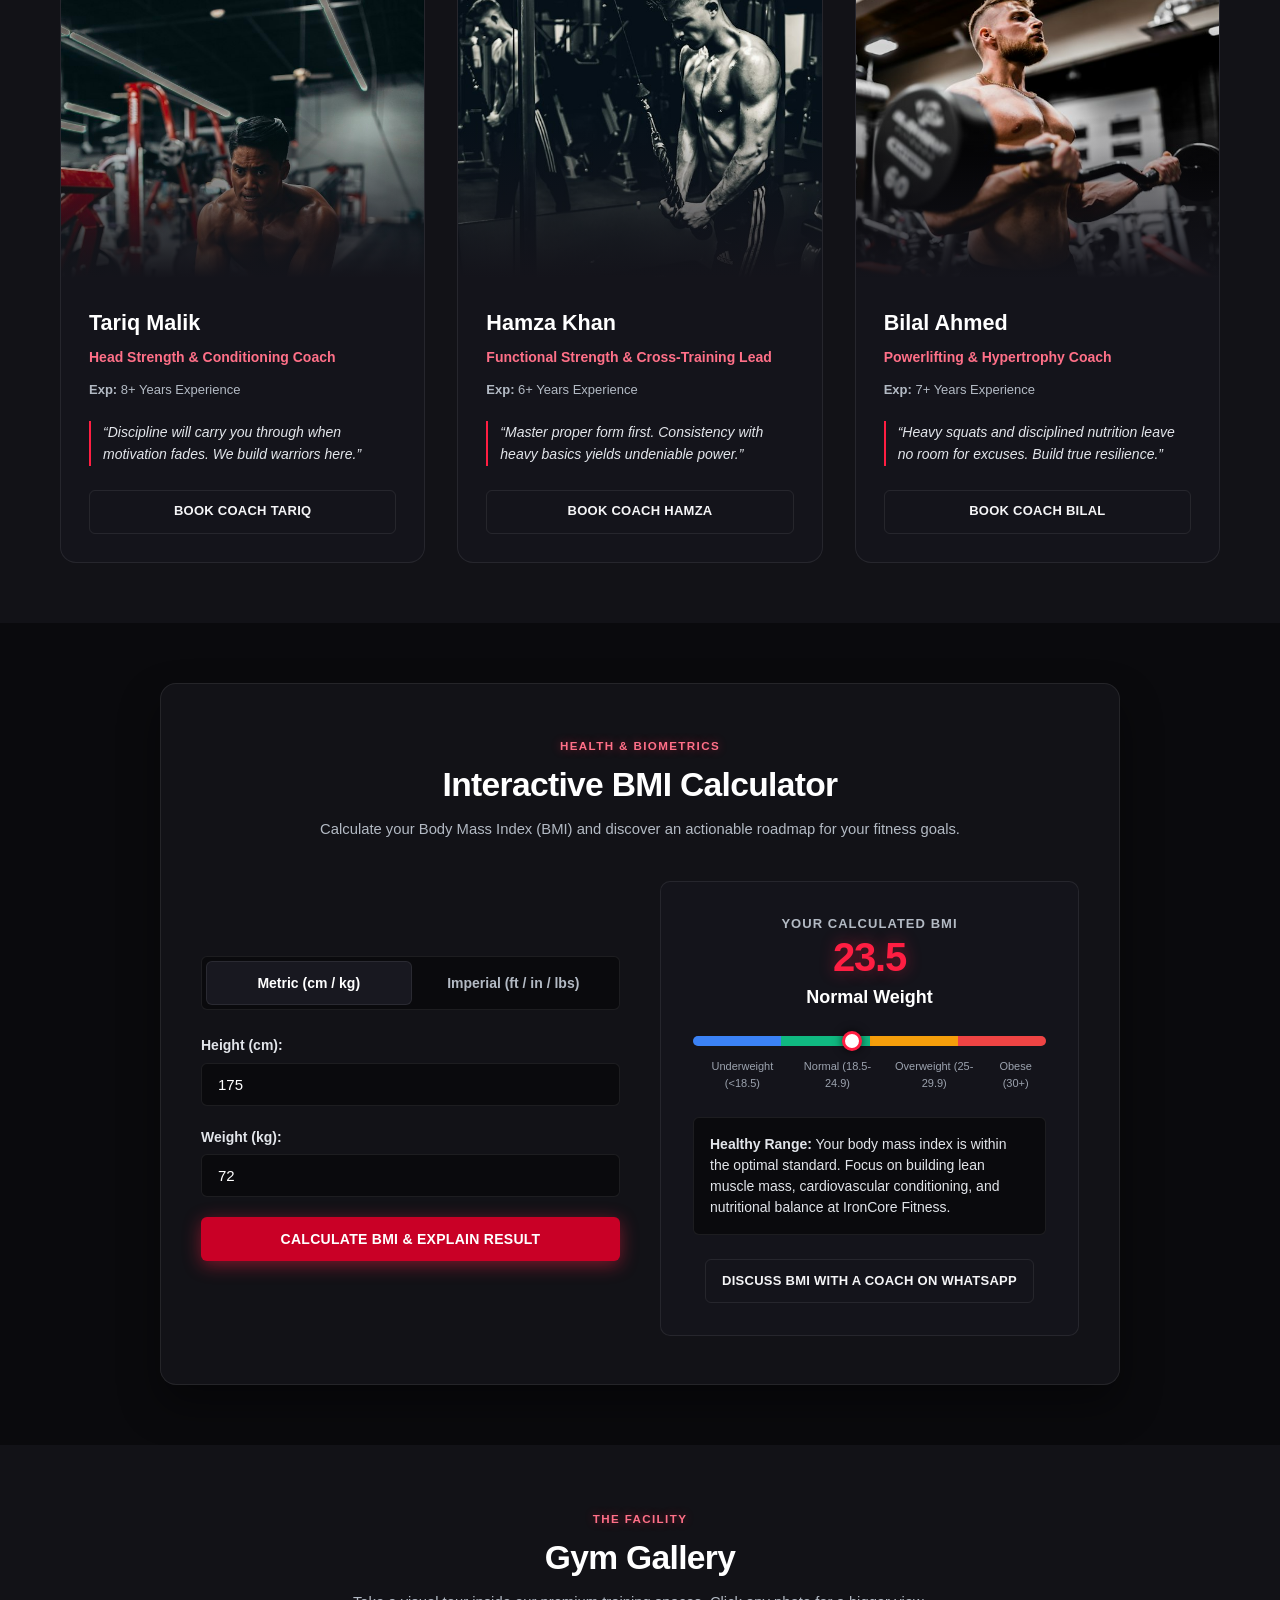
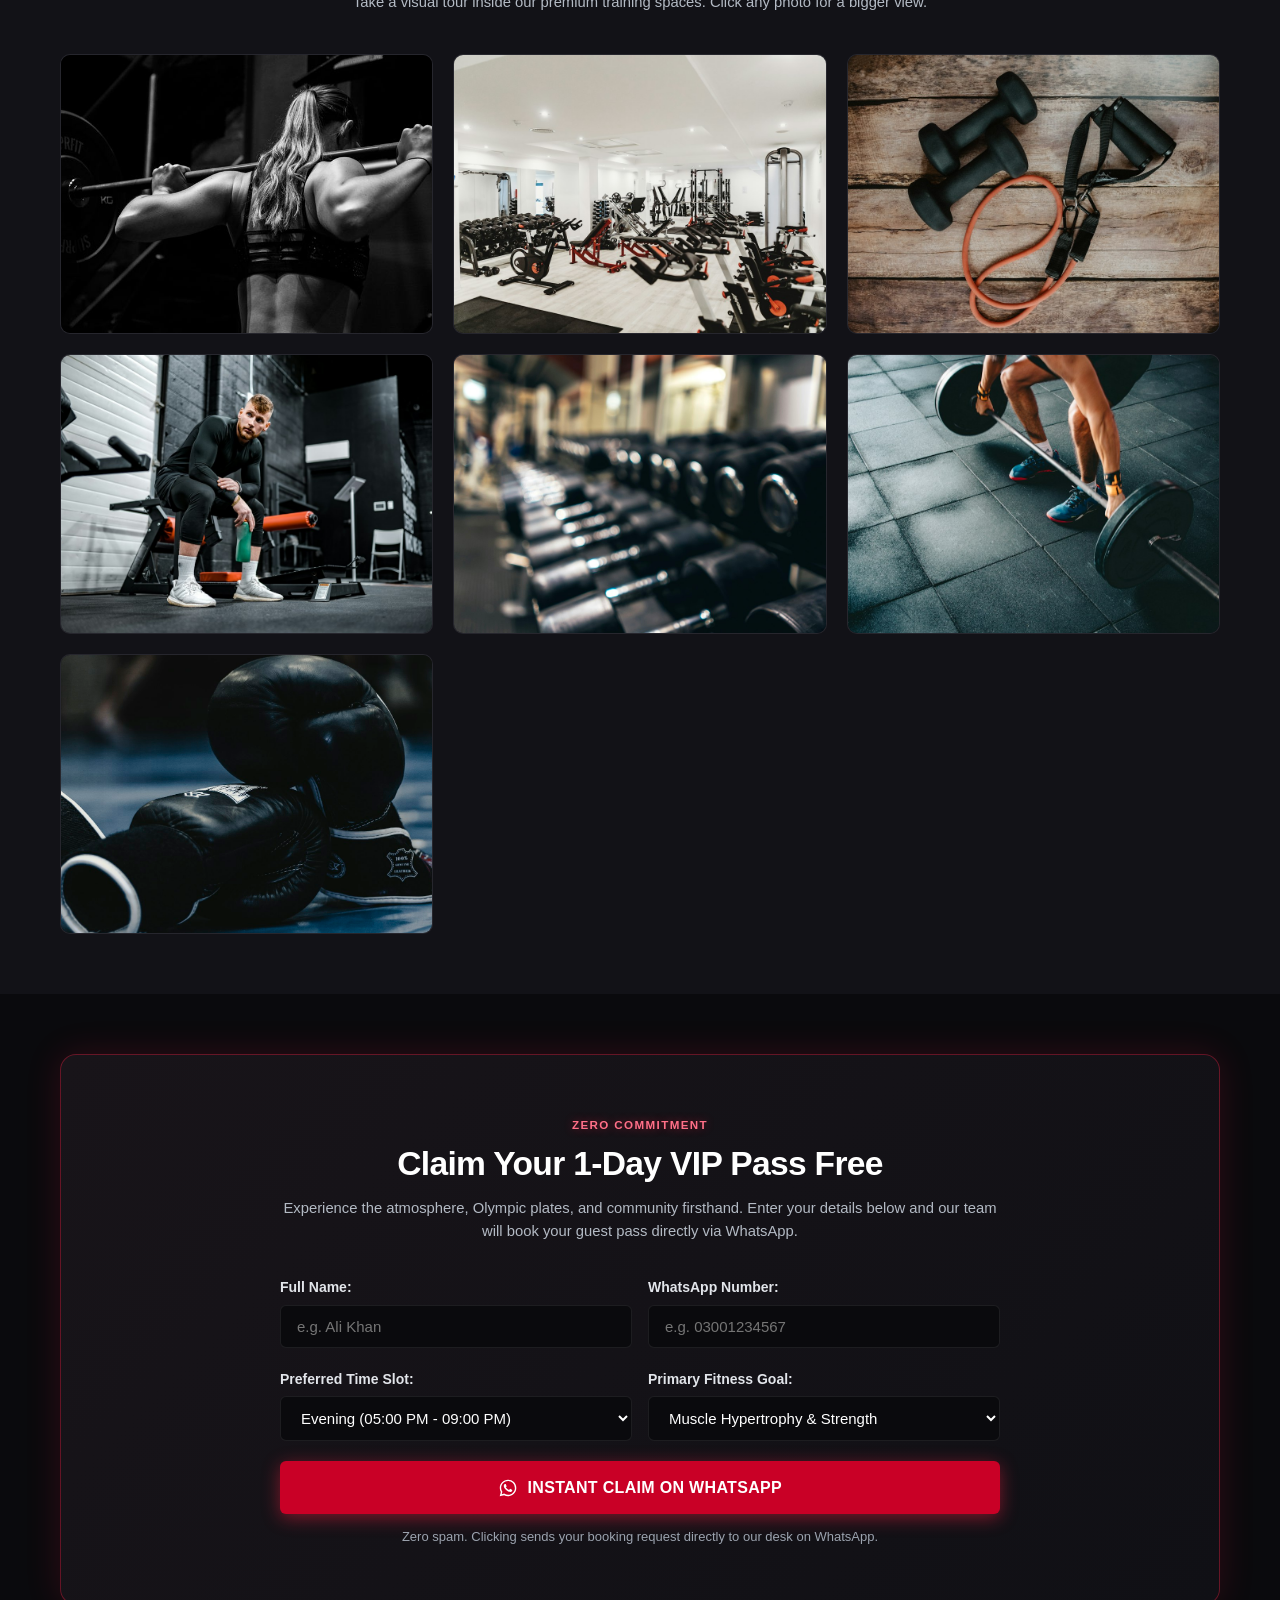
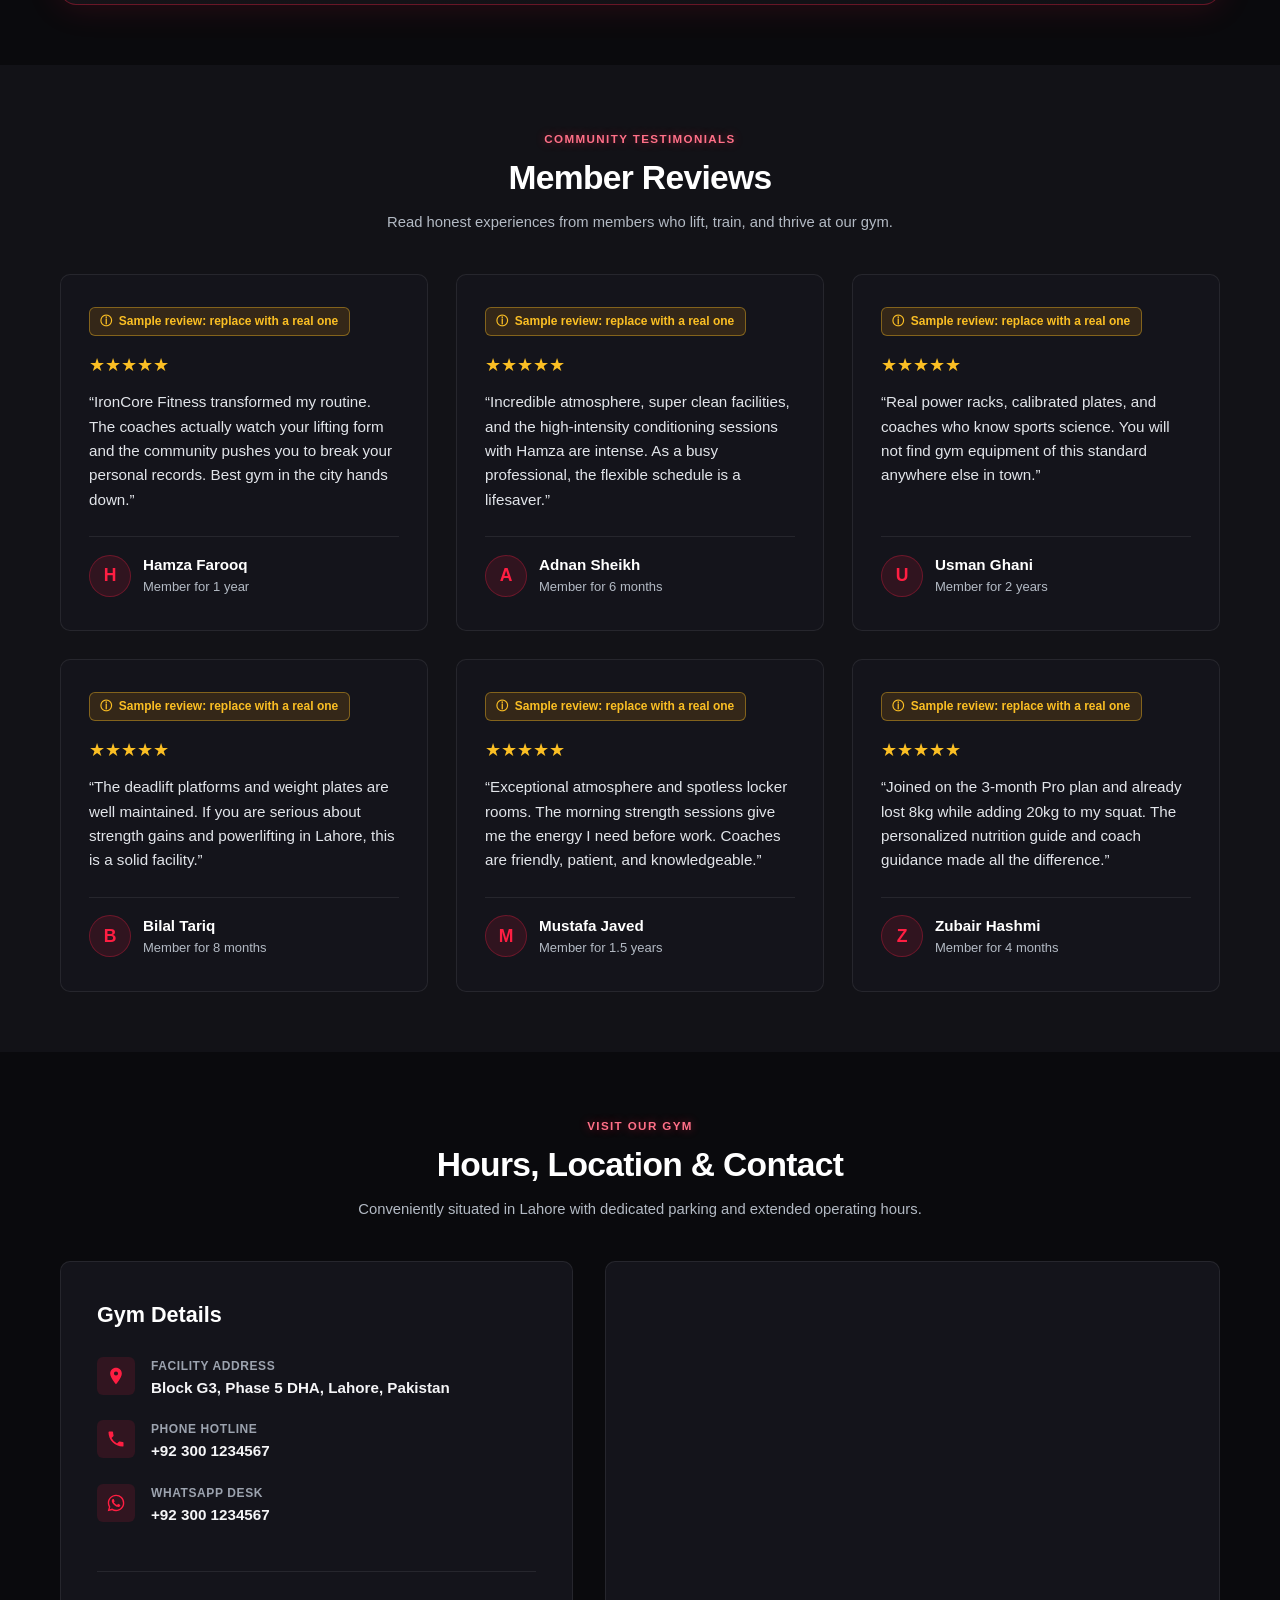
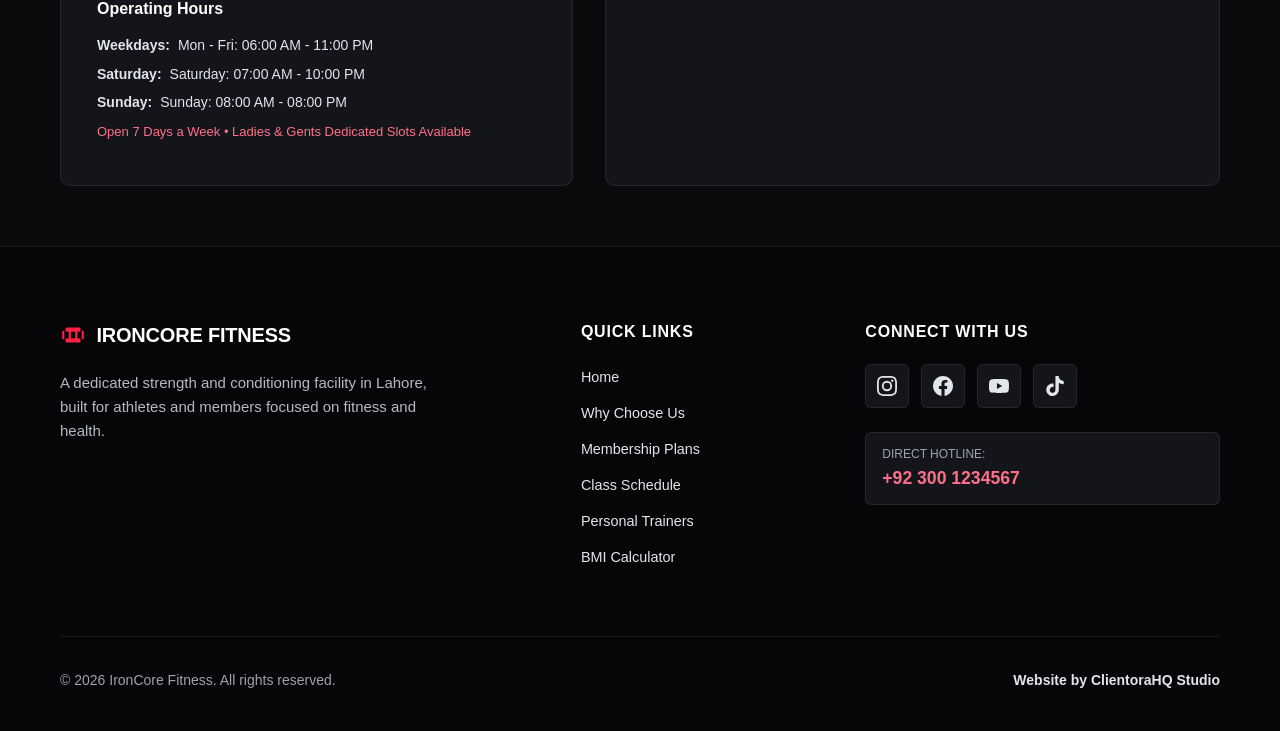
==== commit a623946f: "fix(gyms-fitness): remove unverified claims, blank default email, hide empty email row" ====
--- a/ahsan-ali/gyms-fitness/index.html
+++ b/ahsan-ali/gyms-fitness/index.html
@@ -6,8 +6,8 @@
   <meta http-equiv="X-UA-Compatible" content="ie=edge">
   
   <!-- SEO & Social Meta -->
-  <title id="page-title">IronCore Fitness - Premier Gym & Athletic Training</title>
-  <meta name="description" id="meta-description" content="Experience high-performance strength, conditioning, and elite coaching at IronCore Fitness. Join today with a free 1-day pass.">
+  <title id="page-title">IronCore Fitness - Strength &amp; Athletic Training</title>
+  <meta name="description" id="meta-description" content="Strength training, conditioning, and guided coaching at IronCore Fitness. Join today with a free 1-day pass.">
   <meta name="theme-color" content="#0a0a0d">
 
   <!-- Favicon SVG & Hero Preload -->
@@ -94,7 +94,7 @@
             Unleash Your Ultimate Strength &amp; Endurance in Lahore
           </p>
           <p class="hero-desc dynamic-desc">
-            Welcome to IronCore Fitness, the premier strength, bodybuilding, and high-performance functional training club in Lahore. Equipped with Olympic-grade machinery, certified coaching, and a driven community.
+            Welcome to IronCore Fitness, a strength, bodybuilding, and functional training club in Lahore equipped with Olympic barbells, cardio machines, and dedicated coaching.
           </p>
 
           <div class="hero-cta-group">
@@ -176,8 +176,8 @@
       <div class="container">
         <div class="section-header">
           <span class="section-subtitle">EXPERT GUIDANCE</span>
-          <h2 class="section-title">Meet Our Elite Trainers</h2>
-          <p class="section-desc">Learn from certified fitness professionals dedicated to safety, biomechanics, and visible results.</p>
+          <h2 class="section-title">Meet Our Trainers</h2>
+          <p class="section-desc">Train with dedicated coaches focused on safe form, biomechanics, and steady results.</p>
         </div>
 
         <div class="trainers-grid" id="trainers-grid">
@@ -422,13 +422,13 @@
               </div>
             </div>
 
-            <div class="contact-item">
+            <div class="contact-item" id="contact-email-item" hidden style="display: none;">
               <div class="contact-icon" aria-hidden="true">
                 <svg viewBox="0 0 24 24" width="22" height="22" fill="currentColor"><path d="M20 4H4c-1.1 0-1.99.9-1.99 2L2 18c0 1.1.9 2 2 2h16c1.1 0 2-.9 2-2V6c0-1.1-.9-2-2-2zm0 4l-8 5-8-5V6l8 5 8-5v2z"/></svg>
               </div>
               <div class="contact-text">
                 <span class="contact-label">Email Support</span>
-                <span class="contact-value"><a href="mailto:info@ironcorefitness.pk" id="dynamic-email">info@ironcorefitness.pk</a></span>
+                <span class="contact-value"><a href="" id="dynamic-email"></a></span>
               </div>
             </div>
 
@@ -464,7 +464,7 @@
             <span class="brand-text dynamic-name">IronCore Fitness</span>
           </div>
           <p class="footer-bio">
-            The premier high-performance strength and conditioning facility in <span class="dynamic-city">Lahore</span>. Built for athletes and individuals dedicated to physical excellence.
+            A dedicated strength and conditioning facility in <span class="dynamic-city">Lahore</span>, built for athletes and members focused on fitness and health.
           </p>
         </div>
 
